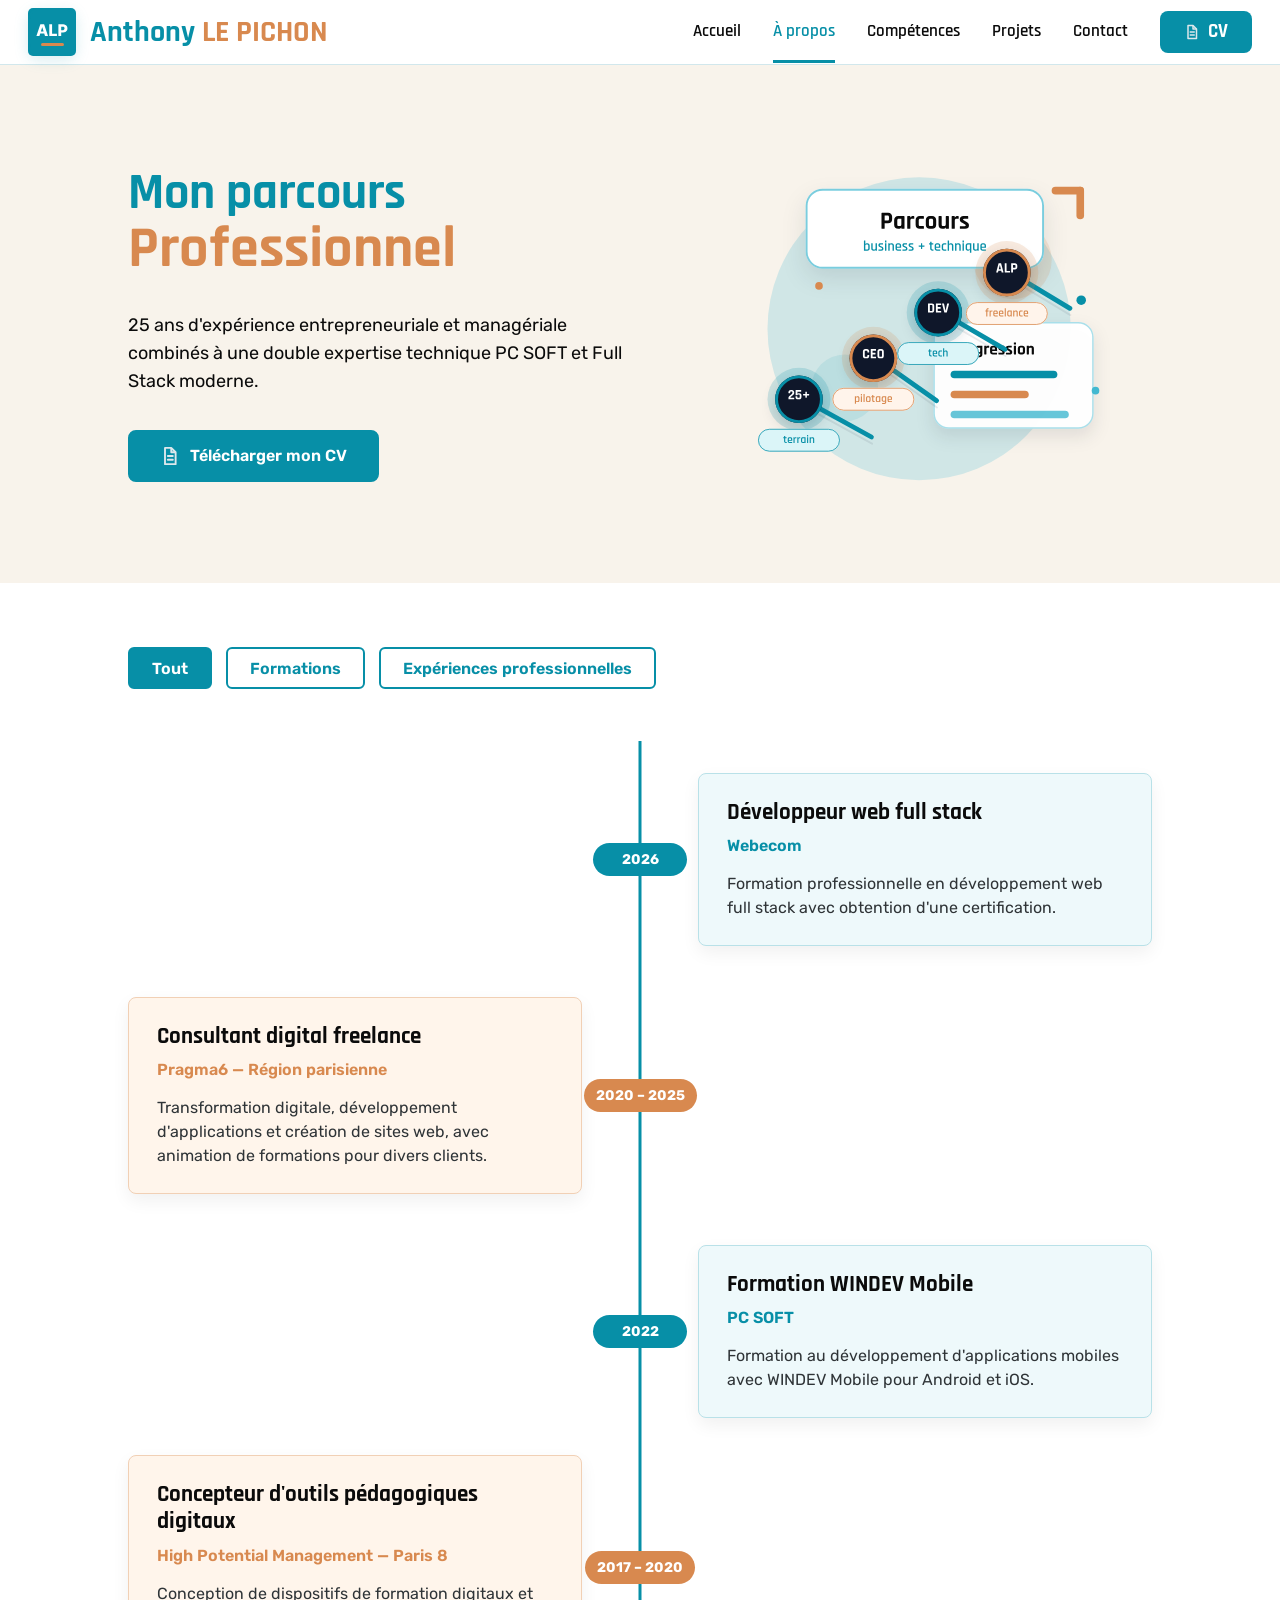
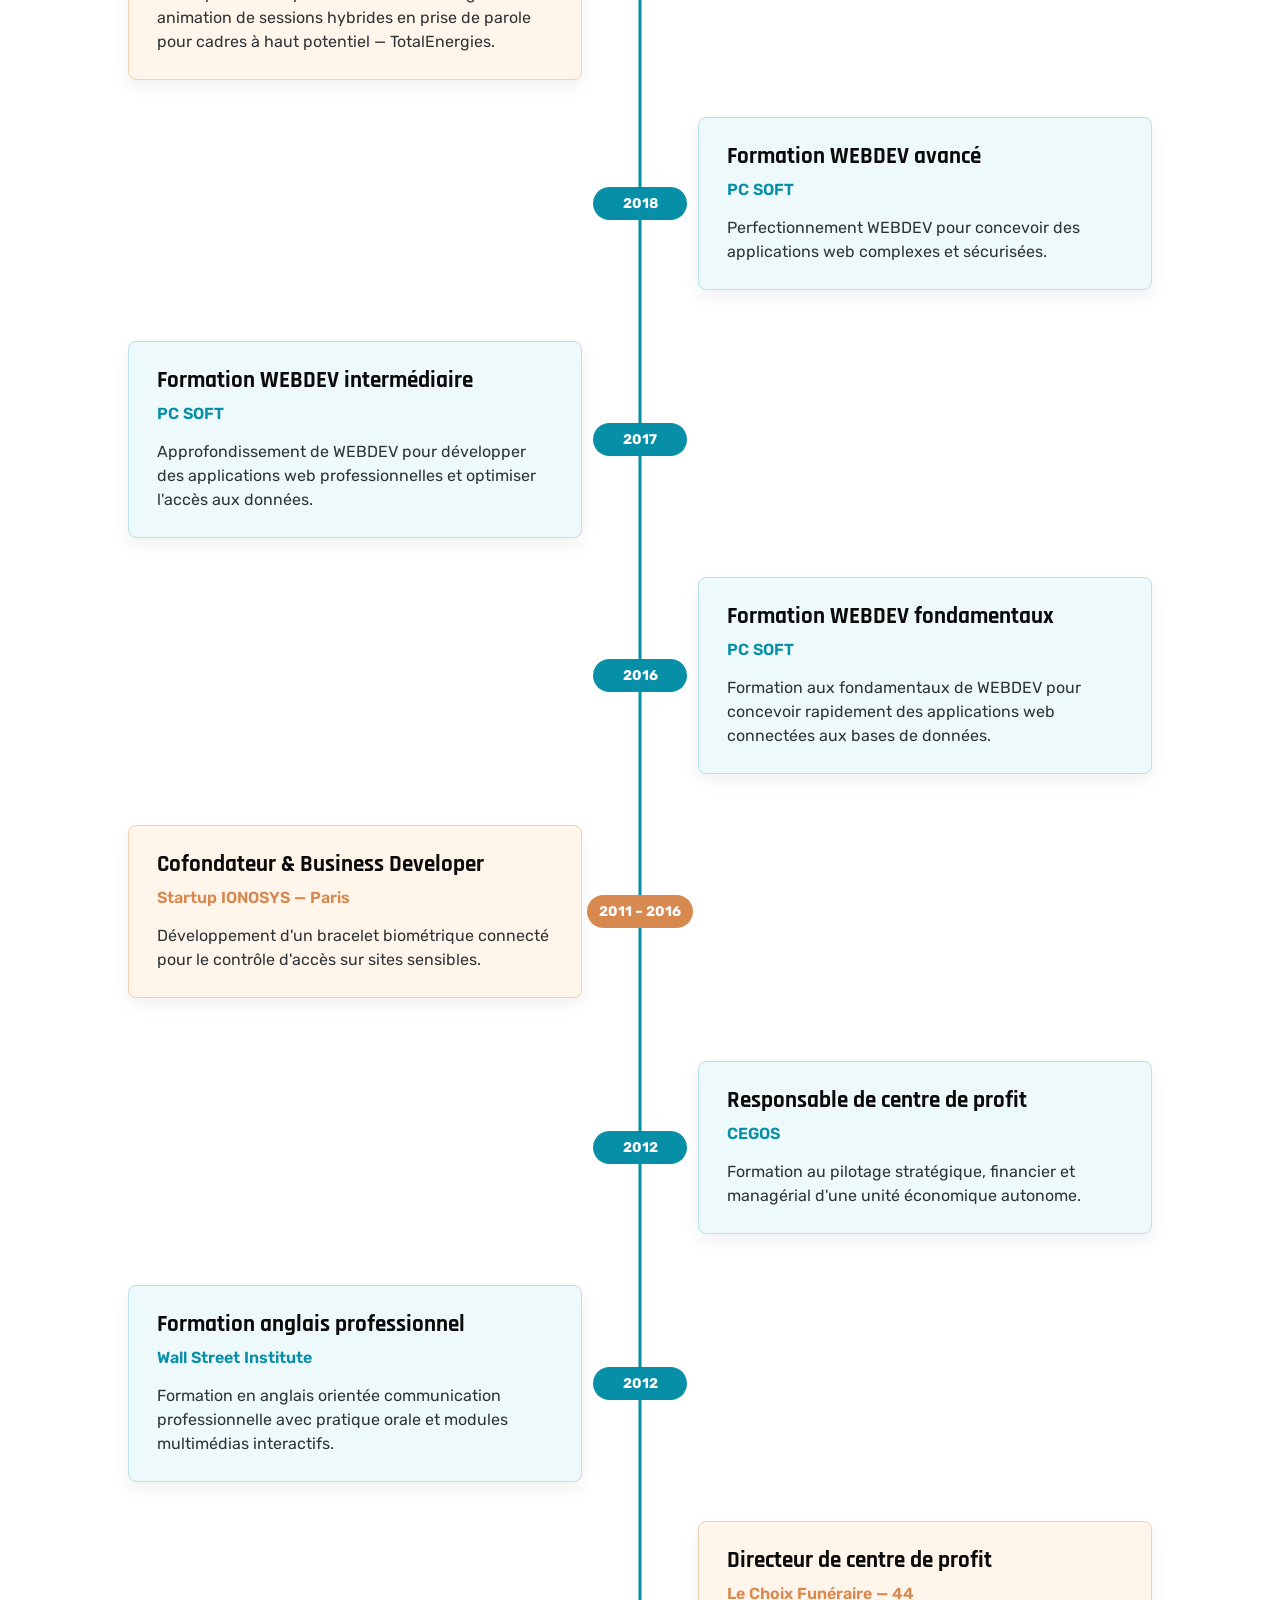
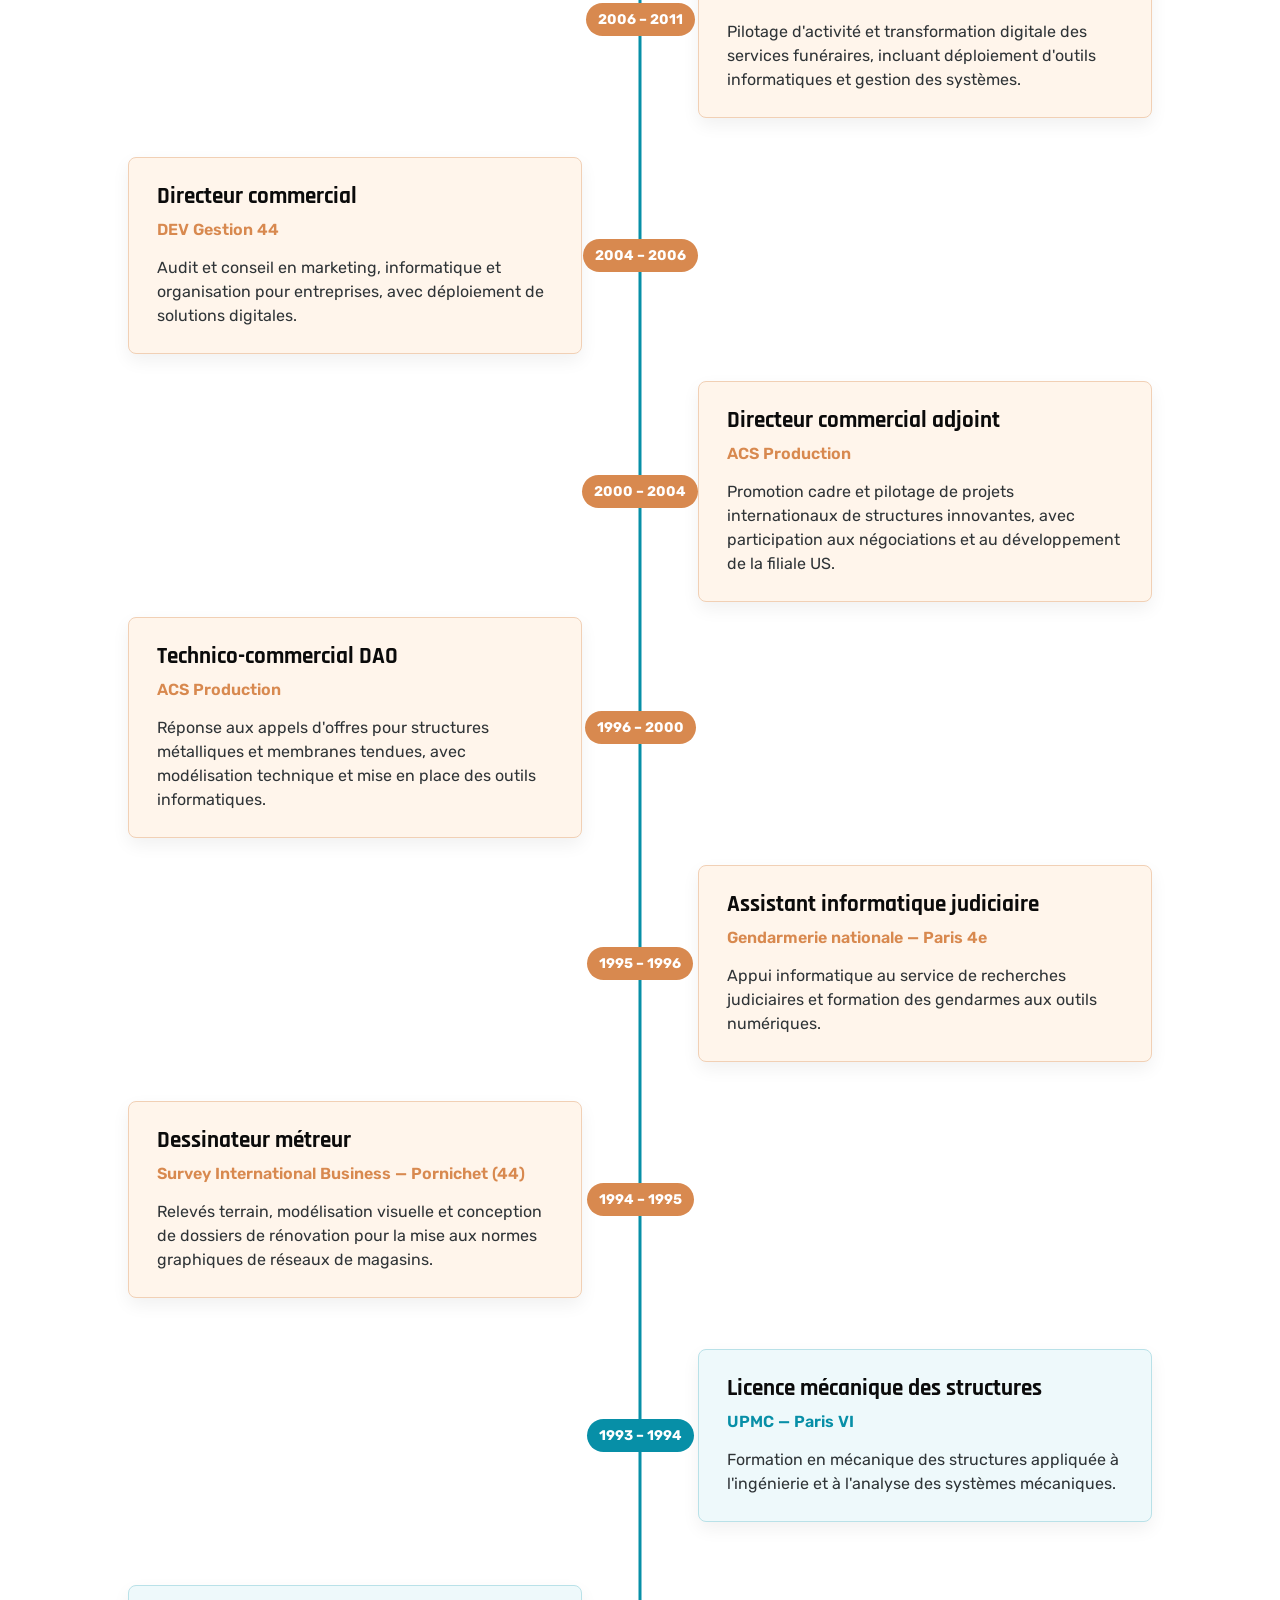
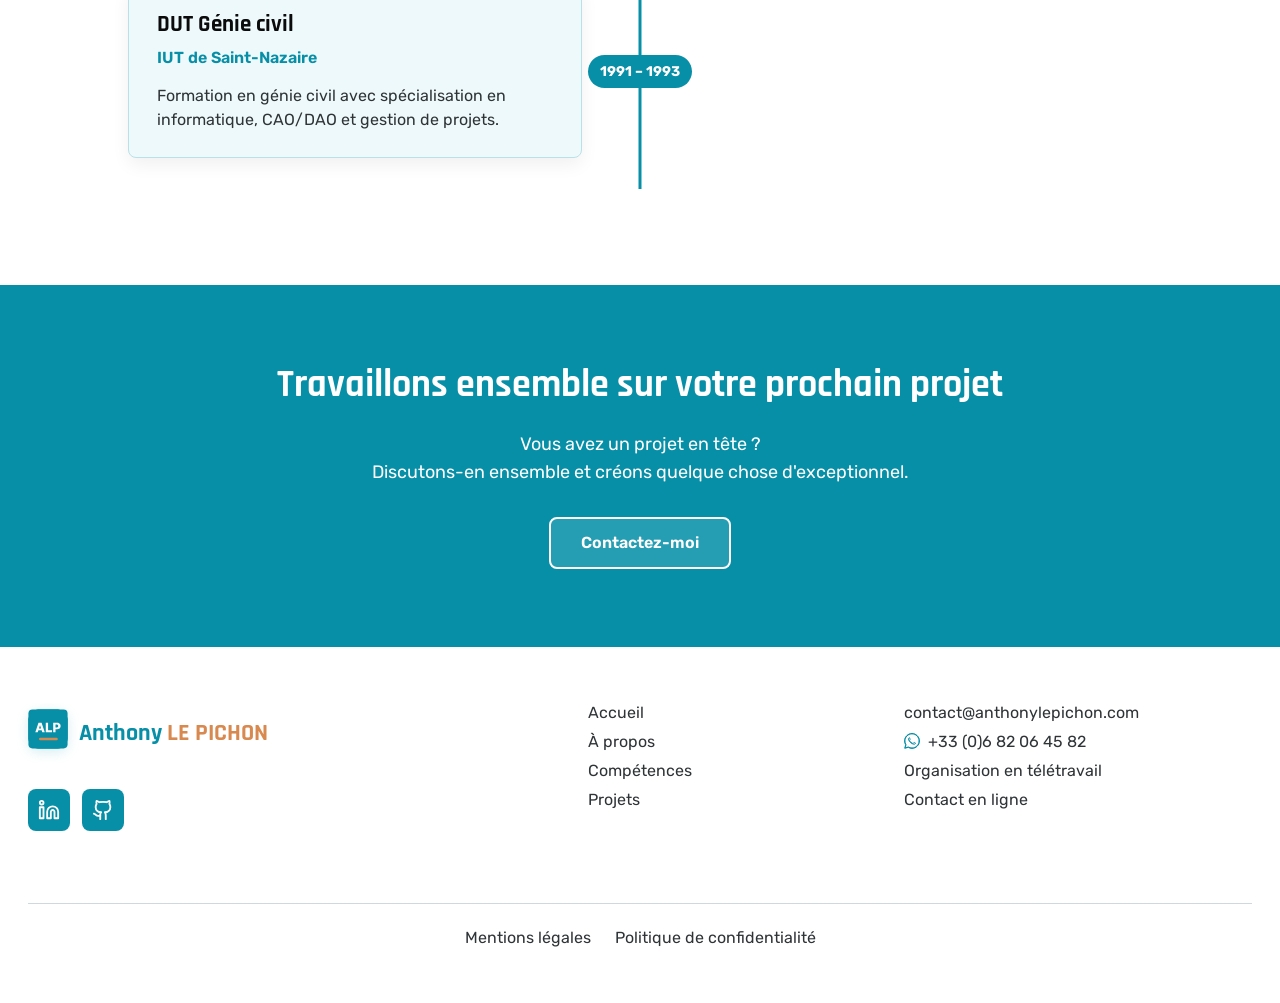
==== pages/a-propos.html @ 4d0a665c "Optimiser les performances et l’accessibilité du portfolio" ====
<!DOCTYPE html>
<html lang="fr">
<head>
    <meta charset="UTF-8">
    <meta name="viewport" content="width=device-width, initial-scale=1.0">
    <link rel="icon" href="../assets/images/favicon/favicon.ico" sizes="any">
    <link rel="icon" type="image/png" sizes="32x32" href="../assets/images/favicon/favicon-32x32.png">
    <link rel="icon" type="image/png" sizes="16x16" href="../assets/images/favicon/favicon-16x16.png">
    <link rel="apple-touch-icon" sizes="180x180" href="../assets/images/favicon/apple-touch-icon.png">
    <link rel="canonical" href="https://anthonylepichon.com/pages/a-propos.html">
    <link rel="stylesheet" href="../css/style.css">
    <meta name="description" content="Découvrez le parcours professionnel d'Anthony Le Pichon, développeur web full stack, entrepreneur et spécialiste des technologies PC SOFT.">
    <!-- Ces métadonnées créent un aperçu clair lorsque le lien est partagé. -->
    <meta property="og:type" content="website">
    <meta property="og:locale" content="fr_FR">
    <meta property="og:site_name" content="Anthony Le Pichon">
    <meta property="og:title" content="À propos | Anthony Le Pichon">
    <meta property="og:description" content="Découvrez le parcours professionnel d'Anthony Le Pichon, développeur web full stack et spécialiste des technologies PC SOFT.">
    <meta property="og:url" content="https://anthonylepichon.com/pages/a-propos.html">
    <meta property="og:image" content="https://anthonylepichon.com/assets/images/profile/portrait-anthony-le-pichon.png">
    <title>À propos | Anthony Le Pichon, développeur web full stack</title>
</head>

<body>
    <!-- Ce lien apparaît au clavier et permet d'éviter toute la navigation principale. -->
    <a class="skip-link" href="#main-content">Aller au contenu principal</a>

    <header class="site-header">
        <div class="site-header__inner">
            <a
                class="site-header__brand"
                href="../index.html"
                aria-label="Accueil du portfolio d'Anthony Le Pichon"
            >
                <img
                    class="site-header__logo"
                    src="../assets/images/logos/logo.svg"
                    alt=""
                >
                <span>Anthony <span class="site-header__surname">LE PICHON</span></span>
            </a>

            <!-- Ce bouton est visible uniquement sur tablette et mobile. -->
            <button
                class="site-header__menu-button"
                type="button"
                aria-label="Ouvrir le menu"
                aria-controls="site-navigation"
                aria-expanded="false"
            >
                <span class="site-header__menu-line"></span>
                <span class="site-header__menu-line"></span>
                <span class="site-header__menu-line"></span>
            </button>

            <nav id="site-navigation" class="site-navigation" aria-label="Navigation principale">
                <ul class="site-navigation__list">
                    <li><a class="site-navigation__link" href="../index.html">Accueil</a></li>
                    <li><a class="site-navigation__link" href="a-propos.html" aria-current="page">À propos</a></li>
                    <li><a class="site-navigation__link" href="competences.html">Compétences</a></li>
                    <li><a class="site-navigation__link" href="projets.html">Projets</a></li>
                    <li><a class="site-navigation__link" href="contact.html">Contact</a></li>
                    <li>
                        <a
                            class="site-navigation__cv"
                            href="../assets/documents/CV/CV-anthony-le-pichon.pdf"
                            target="_blank"
                            rel="noopener noreferrer"
                            aria-label="Consulter le CV d'Anthony Le Pichon au format PDF, nouvel onglet"
                        >
                            <img src="../assets/images/icons/document.svg" alt="">
                            <span>CV</span>
                        </a>
                    </li>
                </ul>
            </nav>
        </div>
    </header>
    <!-- Fin du header. -->

    <!-- Début du contenu principal : parcours professionnel, frise chronologique et contact. -->
    <main id="main-content" tabindex="-1">
        <!-- Section Hero : présente le parcours et propose le téléchargement du CV. -->
        <section class="about-hero" aria-labelledby="about-title">
            <div class="about-container about-hero__inner">
                <div class="about-hero__content">
                    <h1 id="about-title" class="about-hero__title">
                        <span>Mon parcours</span>
                        <span class="about-hero__title-accent">Professionnel</span>
                    </h1>
                    <p class="about-hero__description">
                        25 ans d'expérience entrepreneuriale et managériale combinés à une double
                        expertise technique PC SOFT et Full Stack moderne.
                    </p>
                    <a
                        class="button button--primary about-hero__cv"
                        href="../assets/documents/CV/CV-anthony-le-pichon.pdf"
                        download="cv-anthony-le-pichon.pdf"
                    >
                        <img src="../assets/images/icons/document.svg" alt="">
                        <span>Télécharger mon CV</span>
                    </a>
                </div>

                <!-- L'illustration complète le titre, mais n'ajoute aucune information au texte. -->
                <div class="about-hero__illustration" aria-hidden="true">
                    <img
                        class="about-hero__image"
                        src="../assets/images/illustrations/parcours.svg"
                        alt=""
                    >
                </div>
            </div>
        </section>
        <!-- Fin de la section Hero. -->

        <!-- Section Parcours : affiche la frise et les filtres par type d'expérience. -->
        <section class="about-timeline" aria-labelledby="timeline-title">
            <div class="about-container">
                <h2 id="timeline-title" class="visually-hidden">Parcours professionnel et formations</h2>

                <!-- Les filtres et les cartes de la frise sont créés depuis data/experiences.json. -->
                <div
                    id="timeline-filters"
                    class="timeline-filters"
                    role="group"
                    aria-label="Filtrer le parcours"
                ></div>

                <p id="timeline-status" class="visually-hidden" role="status" aria-live="polite">
                    Chargement du parcours…
                </p>

                <!-- JavaScript crée les entrées en conservant l'ordre chronologique défini dans le JSON. -->
                <ol id="timeline-list" class="timeline-list"></ol>

                <noscript>
                    <p class="timeline-status">
                        JavaScript doit être activé pour afficher le parcours professionnel et les formations.
                    </p>
                </noscript>
            </div>
        </section>
        <!-- Fin de la section Parcours. -->

        <!-- Section Contact : invite le visiteur à échanger sur un projet. -->
        <section class="home-contact" aria-labelledby="about-contact-title">
            <div class="home-container home-contact__inner">
                <h2 id="about-contact-title">Travaillons ensemble sur votre prochain projet</h2>
                <p>
                    Vous avez un projet en tête ?<br>
                    Discutons-en ensemble et créons quelque chose d'exceptionnel.
                </p>
                <a class="button button--light" href="contact.html">Contactez-moi</a>
            </div>
        </section>
        <!-- Fin de la section Contact. -->
    </main>
    <!-- Fin du contenu principal. -->

    <!-- Début du footer : liens utiles, réseaux professionnels et coordonnées. -->
    <footer class="site-footer">
        <div class="home-container site-footer__inner">
            <div class="site-footer__identity">
                <a
                    class="site-footer__brand"
                    href="../index.html"
                    aria-label="Accueil du portfolio d'Anthony Le Pichon"
                >
                    <img class="site-footer__logo" src="../assets/images/logos/logo.svg" alt="">
                    <span>Anthony <span class="site-footer__surname">LE PICHON</span></span>
                </a>

                <ul class="site-footer__socials" aria-label="Réseaux professionnels">
                    <li>
                        <a
                            href="https://www.linkedin.com/in/anthonylepichon/"
                            target="_blank"
                            rel="noopener noreferrer"
                            aria-label="Profil LinkedIn d'Anthony Le Pichon, nouvel onglet"
                        >
                            <img src="../assets/images/icons/linkedin.svg" alt="">
                        </a>
                    </li>
                    <li>
                        <a
                            href="https://github.com/anthonylepichon"
                            target="_blank"
                            rel="noopener noreferrer"
                            aria-label="Profil GitHub d'Anthony Le Pichon, nouvel onglet"
                        >
                            <img src="../assets/images/icons/github.svg" alt="">
                        </a>
                    </li>
                </ul>
            </div>

            <nav class="site-footer__navigation" aria-label="Navigation secondaire">
                <ul>
                    <li><a href="../index.html">Accueil</a></li>
                    <li><a href="a-propos.html" aria-current="page">À propos</a></li>
                    <li><a href="competences.html">Compétences</a></li>
                    <li><a href="projets.html">Projets</a></li>
                </ul>
            </nav>

            <nav class="site-footer__legal" aria-label="Informations légales">
                <ul>
                    <li><a href="mentions-legales.html">Mentions légales</a></li>
                    <li><a href="politique-confidentialite.html">Politique de confidentialité</a></li>
                </ul>
            </nav>

            <address class="site-footer__contact">
                <a href="mailto:contact@anthonylepichon.com">contact@anthonylepichon.com</a>
                <a
                    class="site-footer__contact-link"
                    href="https://wa.me/33682064582"
                    aria-label="+33 (0)6 82 06 45 82 : contacter Anthony Le Pichon sur WhatsApp"
                >
                    <img src="../assets/images/icons/whatsapp.svg" alt="">
                    <span>+33 (0)6 82 06 45 82</span>
                </a>
                <p>Organisation en télétravail</p>
                <a href="contact.html">Contact en ligne</a>
            </address>
        </div>
    </footer>
    <!-- Fin du footer. -->

    <!-- Le script est placé à la fin pour que le HTML soit chargé avant son exécution. -->
    <script src="../js/header.js"></script>
    <script src="../js/timeline.js"></script>
</body>
</html>
---- css/style.css ----
@font-face{font-family:"Inter";font-style:normal;font-weight:400;font-display:swap;src:url("../assets/fonts/inter/inter-latin.woff2") format("woff2")}@font-face{font-family:"Inter";font-style:normal;font-weight:500;font-display:swap;src:url("../assets/fonts/inter/inter-latin.woff2") format("woff2")}@font-face{font-family:"Inter";font-style:normal;font-weight:600;font-display:swap;src:url("../assets/fonts/inter/inter-latin.woff2") format("woff2")}@font-face{font-family:"Inter";font-style:normal;font-weight:700;font-display:swap;src:url("../assets/fonts/inter/inter-latin.woff2") format("woff2")}@font-face{font-family:"Rajdhani";font-style:normal;font-weight:400;font-display:swap;src:url("../assets/fonts/rajdhani/rajdhani-regular-400.woff2") format("woff2")}@font-face{font-family:"Rajdhani";font-style:normal;font-weight:500;font-display:swap;src:url("../assets/fonts/rajdhani/rajdhani-medium-500.woff2") format("woff2")}@font-face{font-family:"Rajdhani";font-style:normal;font-weight:600;font-display:swap;src:url("../assets/fonts/rajdhani/rajdhani-semibold-600.woff2") format("woff2")}@font-face{font-family:"Rajdhani";font-style:normal;font-weight:700;font-display:swap;src:url("../assets/fonts/rajdhani/rajdhani-bold-700.woff2") format("woff2")}@font-face{font-family:"Rubik";font-style:normal;font-weight:400;font-display:swap;src:url("../assets/fonts/rubik/rubik-latin.woff2") format("woff2")}@font-face{font-family:"Rubik";font-style:normal;font-weight:500;font-display:swap;src:url("../assets/fonts/rubik/rubik-latin.woff2") format("woff2")}@font-face{font-family:"Rubik";font-style:normal;font-weight:600;font-display:swap;src:url("../assets/fonts/rubik/rubik-latin.woff2") format("woff2")}@font-face{font-family:"Rubik";font-style:normal;font-weight:700;font-display:swap;src:url("../assets/fonts/rubik/rubik-latin.woff2") format("woff2")}*,*::before,*::after{box-sizing:border-box}html{scroll-behavior:smooth}@media(prefers-reduced-motion: reduce){html{scroll-behavior:auto}}body{margin:0;color:#2f3437;font-family:"Rubik",Arial,sans-serif}.visually-hidden{position:absolute;width:1px;height:1px;padding:0;margin:-1px;overflow:hidden;clip:rect(0, 0, 0, 0);white-space:nowrap;border:0}.skip-link{position:absolute;top:8px;left:24px;z-index:100;padding:12px 16px;color:#fff;font-weight:600;text-decoration:none;background-color:#0b0b0b;border-radius:4px;transform:translateY(-150%)}.skip-link:focus{transform:translateY(0);outline:3px solid #0b0b0b;outline-offset:3px}.site-header{position:sticky;top:0;z-index:20;background-color:#fff;border-bottom:1px solid #d1e7ec}.site-header__inner{display:flex;align-items:center;width:calc(100% - 48px);max-width:1224px;min-height:64px;margin:0 auto}.site-header__brand{display:flex;align-items:center;height:64px;color:#078fa7;font-family:"Rajdhani",Arial,sans-serif;font-size:30px;font-weight:700;line-height:45px;letter-spacing:0;text-decoration:none;white-space:nowrap}.site-header__logo{display:block;width:76px;height:74px;margin-left:-14px;transform:translateY(5px)}.site-header__surname{color:#d8894f}.site-header__menu-button{display:none;width:40px;height:40px;padding:10px;margin-left:auto;background-color:rgba(0,0,0,0);border:0;cursor:pointer}.site-header__menu-line{display:block;width:20px;height:3px;margin:3px 0;background-color:#078fa7;border-radius:2px;transition:transform .2s ease,opacity .2s ease}.site-header__menu-button.is-open .site-header__menu-line:first-of-type{transform:translateY(6px) rotate(45deg)}.site-header__menu-button.is-open .site-header__menu-line:nth-of-type(2){opacity:0}.site-header__menu-button.is-open .site-header__menu-line:last-of-type{transform:translateY(-6px) rotate(-45deg)}.site-navigation{margin-left:auto}.site-navigation__list{display:flex;align-items:center;gap:32px;padding:0;margin:0;list-style:none}.site-navigation__link{display:block;padding:19px 0 17px;color:#0b0b0b;font-family:"Rajdhani",Arial,sans-serif;font-size:17px;font-weight:600;line-height:1.4;text-decoration:none;border-bottom:3px solid rgba(0,0,0,0)}.site-navigation__link:hover,.site-navigation__link:focus-visible,.site-navigation__link[aria-current=page]{color:#078fa7;border-bottom-color:#078fa7}.site-navigation__cv{display:inline-flex;align-items:center;justify-content:center;gap:8px;min-width:92px;min-height:42px;padding:8px 18px;color:#fff;font-family:"Rajdhani",Arial,sans-serif;font-size:19px;font-weight:700;line-height:1.2;text-decoration:none;background-color:#078fa7;border-radius:8px}.site-navigation__cv img{display:block;width:16px;height:16px}.site-navigation__cv:hover,.site-navigation__cv:focus-visible{background-color:#0b0b0b}.site-header__brand:focus-visible,.site-header__menu-button:focus-visible,.site-navigation__link:focus-visible,.site-navigation__cv:focus-visible{outline:3px solid #078fa7;outline-offset:3px}@media screen and (max-width: 1023px){.site-header__inner{width:100%;min-height:72px;padding:0 40px}.site-header__brand{font-size:20px;line-height:30px}.site-header__logo{width:54px;height:53px;margin-left:-10px;transform:translateY(4px)}.site-header__menu-button{display:block}.site-navigation{position:absolute;top:100%;right:0;left:0;display:none;margin-left:0;background-color:#fff;border-top:1px solid #d1e7ec;border-bottom:1px solid #d1e7ec;box-shadow:0 8px 18px rgba(11,11,11,.08)}.site-navigation.is-open{display:block}.site-navigation__list{display:block;padding:12px 40px 20px}.site-navigation__link{padding:12px 0;font-size:18px;border-bottom:0}.site-navigation__link:hover,.site-navigation__link:focus-visible,.site-navigation__link[aria-current=page]{border-bottom-color:rgba(0,0,0,0)}.site-navigation__cv{width:100%;margin-top:12px}}@media screen and (max-width: 480px){.site-header__inner{min-height:64px;padding:0 24px}.site-header__brand{font-size:18px;line-height:27px}.site-navigation__list{padding-right:24px;padding-left:24px}}@media(prefers-reduced-motion: reduce){.site-header__menu-line{transition:none}}.home-container{width:calc(100% - 48px);max-width:1224px;margin:0 auto}.text-accent{color:#a95016}.section-title{margin:0 0 32px;color:#078fa7;font-family:"Rajdhani",Arial,sans-serif;font-size:40px;font-weight:700;line-height:1.12}.section-title span{display:block}.section-title--inline span{display:inline}.home-section{padding:80px 0}.button{display:inline-flex;align-items:center;justify-content:center;min-height:52px;padding:12px 30px;color:#078fa7;font-weight:600;text-align:center;text-decoration:none;border:2px solid #078fa7;border-radius:8px}.button--primary{color:#fff;background-color:#078fa7}.button--secondary{background-color:#fff}.button--light{color:#fff;background-color:rgba(255,255,255,.12);border-color:#fff}.button:hover,.button:focus-visible{color:#fff;background-color:#0b0b0b;border-color:#0b0b0b}.button:focus-visible{outline:3px solid #0b0b0b;outline-offset:3px}.home-hero{padding:82px 0;background-color:#f8f3eb}.home-hero__inner{display:grid;grid-template-columns:minmax(0, 1fr) 480px;gap:96px;align-items:center;max-width:1024px}.home-hero__title{margin:0 0 42px;color:#078fa7;font-family:"Rajdhani",Arial,sans-serif;font-size:58px;font-weight:700;line-height:1}.home-hero__title span{display:block}.home-hero__description{max-width:590px;margin:0 0 42px;color:#0b0b0b;font-size:19px;line-height:1.55}.home-hero__actions{display:flex;flex-wrap:wrap;gap:16px}.home-hero__portrait{display:flex;justify-content:center}.home-hero__portrait-image{display:block;width:430px;max-width:100%;aspect-ratio:398/441}.home-vision__inner{display:grid;grid-template-columns:430px minmax(0, 1fr);gap:92px;align-items:center;max-width:1024px}.home-vision__illustration{display:flex;justify-content:center}.home-vision__image{display:block;width:420px;max-width:100%}.benefit-list,.choice-list{padding:0;margin:0;list-style:none}.benefit-list{display:grid;gap:28px}.benefit-list__item{display:grid;grid-template-columns:22px minmax(0, 1fr);gap:14px;align-items:start}.benefit-list__check{display:block;width:20px;height:20px;padding:3px;margin-top:4px;border:2px solid #078fa7;border-radius:50%}.benefit-list h3,.choice-list h3,.project-card h3{margin:0;color:#0b0b0b;font-family:"Rajdhani",Arial,sans-serif;font-weight:700}.benefit-list h3{font-size:23px}.benefit-list p,.choice-list p{margin:6px 0 0;line-height:1.5}.home-projects{background-color:#f8f3eb}.project-grid{display:grid;grid-template-columns:repeat(3, minmax(0, 1fr));gap:32px}.project-grid__status{grid-column:1/-1;margin:0;text-align:center}.project-card{overflow:hidden;background-color:#fff;border:1px solid #cbe5ea;border-radius:8px;box-shadow:0 8px 20px rgba(11,11,11,.05)}.project-card__image{display:block;width:100%;height:220px;padding:18px;object-fit:contain;background-color:#eef9fb;border-bottom:1px solid #cbe5ea}.project-card__content{padding:24px}.project-card h3{min-height:58px;font-size:24px;line-height:1.2}.project-card__category{display:inline-block;padding:5px 12px;margin:18px 0;color:#078fa7;font-size:13px;font-weight:700;text-transform:uppercase;border:1px solid #078fa7;border-radius:20px}.project-card__description{margin:0;line-height:1.5}.home-projects__action{margin-top:48px;text-align:center}.home-choice__inner{display:grid;grid-template-columns:minmax(0, 1fr) 360px;gap:80px;align-items:center;max-width:1024px}.home-choice__introduction{max-width:700px;margin:0 0 36px;font-size:18px;line-height:1.55}.choice-list{display:grid;gap:26px}.choice-list__item{display:grid;grid-template-columns:50px minmax(0, 1fr);gap:18px;align-items:start}.choice-list__icon{display:block;width:48px;height:48px;padding:12px;background-color:#078fa7;border-radius:10px}.choice-list h3{font-size:23px}.home-choice__illustration{display:flex;justify-content:center}.home-choice__image{display:block;width:330px;max-width:100%}.home-contact{padding:78px 0;color:#fff;text-align:center;background-color:#078fa7}.home-contact__inner{max-width:850px}.home-contact h2{margin:0 0 22px;font-family:"Rajdhani",Arial,sans-serif;font-size:38px;line-height:1.2}.home-contact p{margin:0 0 30px;font-size:18px;line-height:1.55}.site-footer{padding:56px 0;background-color:#fff}.site-footer__inner{display:grid;grid-template-columns:1.4fr .7fr 1fr;gap:72px;align-items:start}.site-footer__brand{display:inline-flex;align-items:center;color:#078fa7;font-family:"Rajdhani",Arial,sans-serif;font-size:24px;font-weight:700;line-height:32px;letter-spacing:0;text-decoration:none}.site-footer__logo{display:block;width:62px;margin-left:-11px}.site-footer__surname{color:#d8894f}.site-footer__socials,.site-footer__navigation ul,.site-footer__legal ul{padding:0;margin:0;list-style:none}.site-footer__socials{display:flex;gap:12px;margin-top:22px}.site-footer__socials a{display:flex;align-items:center;justify-content:center;width:42px;height:42px;background-color:#078fa7;border-radius:8px}.site-footer__socials img{display:block;width:22px;height:22px}.site-footer__navigation li+li{margin-top:10px}.site-footer__legal{grid-column:1/-1}.site-footer__legal ul{display:flex;flex-wrap:wrap;justify-content:center;gap:10px 24px;padding-top:24px;border-top:1px solid #cfd8dc}.site-footer__navigation a,.site-footer__contact a,.site-footer__legal a{color:#2f3437;text-decoration:none}.site-footer__navigation a:hover,.site-footer__navigation a:focus-visible,.site-footer__contact a:hover,.site-footer__contact a:focus-visible,.site-footer__legal a:hover,.site-footer__legal a:focus-visible{color:#078fa7;text-decoration:underline}.site-footer__contact{display:grid;grid-column:3;grid-row:1;gap:10px;font-style:normal}.site-footer__contact-link{display:flex;align-items:center;gap:8px}.site-footer__contact-link img{display:block;width:16px;height:16px;flex-shrink:0}.site-footer__contact p{margin:0}.site-footer a:focus-visible{outline:3px solid #078fa7;outline-offset:3px}@media screen and (max-width: 1023px){.home-container{width:calc(100% - 80px)}.home-section{padding:68px 0}.home-hero{padding:72px 0}.home-hero__inner{grid-template-columns:minmax(0, 1fr) 288px;gap:48px}.home-hero__title{margin-bottom:24px;font-size:42px}.home-hero__description{margin-bottom:24px;font-size:16px}.home-hero__portrait-image{width:288px}.section-title{font-size:30px}.home-vision__inner{grid-template-columns:250px minmax(0, 1fr);gap:54px}.home-vision__image{width:250px}.benefit-list h3,.choice-list h3{font-size:20px}.project-grid{grid-template-columns:repeat(2, minmax(0, 1fr));gap:28px}.home-choice__inner{grid-template-columns:minmax(0, 1fr) 260px;gap:50px}.choice-list__item{display:block}.choice-list__icon{display:none}.site-footer__inner{grid-template-columns:1.2fr .7fr 1.2fr;gap:40px}.site-footer__brand{font-size:20px;line-height:27px}}@media screen and (max-width: 600px){.home-container{width:calc(100% - 48px)}.home-section{padding:58px 0}.home-hero{padding:46px 0 40px}.home-hero__inner,.home-vision__inner,.home-choice__inner{grid-template-columns:1fr}.home-hero__inner{gap:46px}.home-hero__title{margin-bottom:24px;font-size:36px}.home-hero__description{font-size:16px}.home-hero__actions{flex-wrap:nowrap}.button{min-height:48px;padding:10px 22px}.home-hero__portrait-image{width:260px}.section-title{margin-bottom:28px;font-size:31px}.home-vision__inner{gap:44px}.home-vision__image{width:250px}.benefit-list{gap:26px}.benefit-list h3,.choice-list h3{font-size:20px}.project-grid{grid-template-columns:1fr;gap:28px}.project-card__image{height:210px}.project-card h3{min-height:0;font-size:22px}.home-choice__inner{gap:48px}.home-choice__introduction{font-size:16px}.home-choice__image{width:270px}.home-contact{padding:58px 0}.home-contact h2{font-size:29px}.home-contact p{font-size:16px}.site-footer{padding:42px 0}.site-footer__inner{grid-template-columns:minmax(0, 1fr) minmax(0, 1.4fr);gap:36px 24px}.site-footer__identity{grid-column:1/-1}.site-footer__contact{grid-column:2;grid-row:2}.site-footer__legal ul{display:grid;gap:10px;justify-items:center}.site-footer__brand{font-size:18px;line-height:24px}.site-footer__contact a{overflow-wrap:anywhere}}.about-container{width:calc(100% - 48px);max-width:1024px;margin:0 auto}.about-hero{padding:78px 0;background-color:#f8f3eb}.about-hero__inner{display:grid;grid-template-columns:minmax(0, 1fr) 420px;gap:92px;align-items:center}.about-hero__title{margin:0 0 32px;color:#078fa7;font-family:"Rajdhani",Arial,sans-serif;font-size:50px;font-weight:700;line-height:1.05}.about-hero__title span{display:block}.about-hero__title-accent{color:#d8894f;font-size:58px}.about-hero__description{max-width:530px;margin:0 0 34px;color:#0b0b0b;font-size:18px;line-height:1.55}.about-hero__cv{gap:10px}.about-hero__cv img{display:block;width:20px;height:20px}.about-hero__illustration{display:flex;justify-content:center}.about-hero__image{display:block;width:410px;max-width:100%}.about-timeline{padding:64px 0 96px}.timeline-filters{display:flex;flex-wrap:wrap;gap:14px;margin-bottom:52px}.timeline-filters__button{min-height:42px;padding:9px 22px;color:#078fa7;font:inherit;font-weight:600;cursor:pointer;background-color:#fff;border:2px solid #078fa7;border-radius:6px}.timeline-filters__button:hover,.timeline-filters__button.is-active{color:#fff;background-color:#078fa7}.timeline-filters__button:focus-visible{outline:3px solid #0b0b0b;outline-offset:3px}.timeline-status{margin:0 0 28px;color:#0b0b0b;text-align:center}.timeline-list{position:relative;padding:0;margin:0;list-style:none}.timeline-list::before{position:absolute;top:0;bottom:0;left:50%;width:3px;content:"";background-color:#078fa7;transform:translateX(-50%)}.timeline-entry{position:relative;display:grid;grid-template-columns:minmax(0, 1fr) 116px minmax(0, 1fr);align-items:center;min-height:236px}.timeline-entry[hidden]{display:none}.timeline-entry::before{position:absolute;z-index:2;top:50%;left:50%;width:16px;height:16px;content:"";background-color:#fff;border:4px solid #078fa7;border-radius:50%;transform:translate(-50%, -50%)}.timeline-entry__date{z-index:3;grid-column:2;justify-self:center;min-width:94px;padding:8px 12px;color:#fff;font-size:14px;font-weight:700;text-align:center;border-radius:20px}.timeline-entry--training .timeline-entry__date{background-color:#078fa7}.timeline-entry--experience .timeline-entry__date{background-color:#d8894f}.timeline-card{padding:25px 28px;border:1px solid;border-radius:8px;box-shadow:0 7px 18px rgba(11,11,11,.06)}.timeline-entry--left .timeline-card{grid-column:1;grid-row:1}.timeline-entry--right .timeline-card{grid-column:3;grid-row:1}.timeline-entry--training .timeline-card{background-color:#eef9fb;border-color:#b9e1e8}.timeline-entry--experience .timeline-card{background-color:#fff5eb;border-color:#f1d0b5}.timeline-card h3{margin:0 0 8px;color:#0b0b0b;font-family:"Rajdhani",Arial,sans-serif;font-size:23px;line-height:1.2}.timeline-card p{margin:0;line-height:1.5}.timeline-card__organization{margin-bottom:14px !important;color:#078fa7;font-weight:600}.timeline-entry--experience .timeline-card__organization{color:#d8894f}@media screen and (max-width: 1023px){.about-container{width:calc(100% - 80px)}.about-hero{padding:66px 0}.about-hero__inner{grid-template-columns:minmax(0, 1fr) 280px;gap:48px}.about-hero__title{margin-bottom:24px;font-size:40px}.about-hero__title-accent{font-size:46px}.about-hero__description{margin-bottom:26px;font-size:16px}.about-hero__image{width:280px}.about-timeline{padding:58px 0 80px}.timeline-filters{display:none}.timeline-entry{grid-template-columns:minmax(0, 1fr) 84px minmax(0, 1fr);min-height:250px}.timeline-entry__date{min-width:80px;padding:7px 8px;font-size:12px}.timeline-card{padding:20px}.timeline-card h3{font-size:20px}.timeline-card p{font-size:14px}}@media screen and (max-width: 600px){.about-container{width:calc(100% - 48px)}.about-hero{padding:44px 0 38px}.about-hero__inner{grid-template-columns:1fr;gap:40px}.about-hero__title{font-size:36px}.about-hero__title-accent{font-size:41px}.about-hero__description{font-size:16px}.about-hero__cv{width:100%}.about-hero__image{width:255px}.about-timeline{padding:50px 0 66px}.timeline-list{padding-left:24px}.timeline-list::before{left:6px;transform:none}.timeline-entry{display:block;min-height:0;margin-bottom:28px}.timeline-entry::before{top:18px;left:-18px;transform:translate(-50%, -50%)}.timeline-entry__date{position:relative;display:inline-block;min-width:94px;margin:0 0 -12px 16px;font-size:13px}.timeline-card{padding:28px 18px 20px}.timeline-card h3{font-size:20px}.timeline-card p{font-size:14px}}.skills-container{width:calc(100% - 48px);max-width:1224px;margin:0 auto}.skills-hero{padding:78px 0;background-color:#f8f3eb}.skills-hero__inner{display:grid;grid-template-columns:minmax(0, 1fr) 420px;gap:92px;align-items:center;max-width:1024px}.skills-hero__title{margin:0 0 32px;color:#078fa7;font-family:"Rajdhani",Arial,sans-serif;font-size:50px;font-weight:700;line-height:1.05}.skills-hero__title span{display:block}.skills-hero__title-accent{color:#a95016;font-size:58px}.skills-hero__description{max-width:560px;margin:0;color:#0b0b0b;font-size:18px;line-height:1.55}.skills-hero__illustration{display:flex;justify-content:center}.skills-hero__image{display:block;width:400px;max-width:100%}.skills-status{width:calc(100% - 48px);max-width:900px;padding:56px 0;margin:0 auto;text-align:center}.skills-status:empty{display:none}.skills-category{padding:54px 0 58px;background-color:#fff}.skills-category:nth-child(even){background-color:#f8f3eb}.skills-category__title{margin:0 0 42px;color:#078fa7;font-family:"Rajdhani",Arial,sans-serif;font-size:34px;font-weight:700;line-height:1.2;text-align:center}.skills-category__title-accent{color:#a95016}.skills-grid{display:grid;grid-template-columns:repeat(4, minmax(0, 1fr));gap:26px 28px;padding:0;margin:0;list-style:none}.skill-card{position:relative;display:grid;grid-template-columns:58px minmax(0, 1fr) 54px;gap:14px;align-items:center;min-height:88px;padding:12px 14px;background-color:#fff;border:1px solid #d5e7eb;border-radius:8px;box-shadow:0 7px 16px rgba(11,11,11,.07)}.skill-card__highlight{position:absolute;top:-10px;left:-10px;display:flex;align-items:center;justify-content:center;width:24px;height:24px;color:#0b0b0b;font-size:17px;line-height:1;background-color:#f6c900;border:1px solid #d6aa00;border-radius:50%}.skill-card__icon-background{display:flex;align-items:center;justify-content:center;width:58px;height:58px;background-color:#eef5f7;border-radius:8px}.skill-card__icon{display:block;width:40px;height:40px;object-fit:contain}.skill-card__name{margin:0;color:#0b0b0b;font-family:"Rajdhani",Arial,sans-serif;font-size:17px;font-weight:700;line-height:1.2;text-transform:uppercase}.skill-card__level{position:relative;display:flex;align-items:center;justify-content:center;width:52px;height:52px;color:#075f70;font-size:12px;font-weight:700;background:conic-gradient(#16b995 0deg, #e8f4f7 0deg);border-radius:50%}.skill-card__level::before{position:absolute;width:42px;height:42px;content:"";background-color:#fff;border-radius:50%}.skill-card__level-value{position:relative;z-index:1}.skill-card__level--0{background:conic-gradient(#e8f4f7 0deg 360deg)}.skill-card__level--50{background:conic-gradient(#16b995 0deg 180deg, #e8f4f7 180deg 360deg)}.skill-card__level--55{background:conic-gradient(#16b995 0deg 198deg, #e8f4f7 198deg 360deg)}.skill-card__level--65{background:conic-gradient(#16b995 0deg 234deg, #e8f4f7 234deg 360deg)}.skill-card__level--70{background:conic-gradient(#9b51e0 0deg 252deg, #e8f4f7 252deg 360deg)}.skill-card__level--75{background:conic-gradient(#9b51e0 0deg 270deg, #e8f4f7 270deg 360deg)}.skill-card__level--80{background:conic-gradient(#9b51e0 0deg 288deg, #e8f4f7 288deg 360deg)}.skill-card__level--unknown{color:#2f3437;background:conic-gradient(#e8f4f7 0deg 360deg)}@media screen and (max-width: 1023px){.skills-container{width:calc(100% - 80px)}.skills-hero{padding:66px 0}.skills-hero__inner{grid-template-columns:minmax(0, 1fr) 280px;gap:48px}.skills-hero__title{margin-bottom:24px;font-size:40px}.skills-hero__title-accent{font-size:46px}.skills-hero__description{font-size:16px}.skills-hero__image{width:280px}.skills-category{padding:46px 0 50px}.skills-category__title{margin-bottom:34px;font-size:29px}.skills-grid{grid-template-columns:repeat(2, minmax(0, 1fr));gap:24px}}@media screen and (max-width: 600px){.skills-container{width:calc(100% - 48px)}.skills-hero{padding:44px 0 38px}.skills-hero__inner{grid-template-columns:1fr;gap:36px}.skills-hero__title{font-size:36px}.skills-hero__title-accent{font-size:41px}.skills-hero__description{font-size:16px}.skills-hero__image{width:245px}.skills-category{padding:38px 0 42px}.skills-category__title{margin-bottom:30px;font-size:24px}.skills-grid{grid-template-columns:1fr;gap:20px}.skill-card{grid-template-columns:54px minmax(0, 1fr) 50px;min-height:80px;padding:11px 12px}.skill-card__icon-background{width:54px;height:54px}.skill-card__icon{width:38px;height:38px}.skill-card__level{width:48px;height:48px;font-size:11px}.skill-card__level::before{width:38px;height:38px}}.contact-container{width:calc(100% - 48px);max-width:1224px;margin:0 auto}.contact-hero{padding:78px 0;background-color:#f8f3eb}.contact-hero__inner{display:grid;grid-template-columns:minmax(0, 1fr) 400px;gap:92px;align-items:center;max-width:1024px}.contact-hero__title{margin:0 0 32px;color:#078fa7;font-family:"Rajdhani",Arial,sans-serif;font-size:50px;font-weight:700;line-height:1.05}.contact-hero__title span{display:block}.contact-hero__title-accent{color:#d8894f;font-size:58px}.contact-hero__description{max-width:590px;margin:0;color:#0b0b0b;font-size:18px;line-height:1.55}.contact-hero__illustration{display:flex;justify-content:center}.contact-hero__image{display:block;width:370px;max-width:100%}.contact-content{padding:86px 0 96px}.contact-content__layout{display:grid;grid-template-columns:minmax(0, 2.15fr) minmax(280px, 1fr);gap:54px;align-items:start}.contact-form,.contact-card{background-color:#fff;border:1px solid #cbe5ea;border-radius:8px;box-shadow:0 8px 18px rgba(11,11,11,.06)}.contact-form{padding:34px 32px 38px}.contact-form__title{margin:0 0 8px;color:#078fa7;font-family:"Rajdhani",Arial,sans-serif;font-size:38px;font-weight:700;line-height:1.15}.contact-form__title span{color:#d8894f}.contact-form__required{margin:0 0 26px;color:#2f3437;font-size:13px}.contact-form__fields{display:grid;grid-template-columns:repeat(2, minmax(0, 1fr));gap:22px 24px}.contact-field{display:flex;flex-direction:column;gap:8px}.contact-field--full{grid-column:1/-1}.contact-field label{color:#0b0b0b;font-weight:600}.contact-field__optional{display:block;margin-top:5px;color:#2f3437;font-size:13px;font-weight:400}.contact-field input,.contact-field select,.contact-field textarea{width:100%;color:#0b0b0b;font:inherit;background-color:#fff;border:1px solid #cbe5ea;border-radius:7px}.contact-field input,.contact-field select{min-height:52px;padding:11px 14px}.contact-field select{cursor:pointer}.contact-field textarea{min-height:178px;padding:15px 14px;resize:vertical}.contact-field input::placeholder,.contact-field textarea::placeholder{color:#777f83;opacity:1}.contact-field input:focus-visible,.contact-field select:focus-visible,.contact-field textarea:focus-visible{outline:3px solid #078fa7;outline-offset:2px;border-color:#078fa7}.contact-form__privacy{margin:-6px 0 0;color:#2f3437;font-size:13px;line-height:1.45}.contact-form__privacy a{color:#078fa7}.contact-form__privacy a:focus-visible{outline:3px solid #078fa7;outline-offset:3px}.contact-form__submit{min-height:54px;padding:12px 24px;color:#fff;font:inherit;font-weight:700;cursor:pointer;background-color:#078fa7;border:2px solid #078fa7;border-radius:7px;box-shadow:0 6px 12px rgba(7,143,167,.18)}.contact-form__submit:hover,.contact-form__submit:focus-visible{color:#fff;background-color:#0b0b0b;border-color:#0b0b0b}.contact-form__submit:focus-visible{outline:3px solid #0b0b0b;outline-offset:3px}.contact-sidebar{display:grid;gap:24px}.contact-card{padding:30px 28px}.contact-card h2{margin:0 0 25px;color:#0b0b0b;font-family:"Rajdhani",Arial,sans-serif;font-size:25px;font-weight:700;line-height:1.15}.contact-information,.contact-benefits{padding:0;margin:0;list-style:none}.contact-information{display:grid;gap:20px}.contact-information li{display:grid;grid-template-columns:48px minmax(0, 1fr);gap:14px;align-items:center}.contact-information li>span:last-child{display:grid;gap:4px}.contact-information__icon{display:flex;align-items:center;justify-content:center;width:48px;height:48px;background-color:#078fa7;border-radius:8px}.contact-information__icon img{display:block;width:22px;height:22px}.contact-information strong{font-size:14px}.contact-information a{color:#2f3437;overflow-wrap:anywhere;text-decoration:none}.contact-information a:hover,.contact-information a:focus-visible{color:#078fa7;text-decoration:underline}.contact-card__link{display:flex;align-items:center;justify-content:center;min-height:48px;margin-top:26px;color:#078fa7;font-weight:700;text-decoration:none;border:2px solid #078fa7;border-radius:7px}.contact-card__link--primary{gap:8px;color:#fff;background-color:#078fa7}.contact-card__whatsapp-icon{display:block;width:18px;height:18px;filter:brightness(0) invert(1)}.contact-card__link:hover,.contact-card__link:focus-visible{color:#fff;background-color:#0b0b0b;border-color:#0b0b0b}.contact-card__link:focus-visible,.contact-information a:focus-visible{outline:3px solid #0b0b0b;outline-offset:3px}.contact-benefits{display:grid;gap:13px}.contact-benefits li{display:grid;grid-template-columns:18px minmax(0, 1fr);gap:8px;line-height:1.35}.contact-benefits li span{color:#078fa7;font-weight:700}.contact-location{padding:80px 0 96px;background-color:#f8f3eb}.contact-location__inner{text-align:center}.contact-location h2{margin:0 0 14px;color:#078fa7;font-family:"Rajdhani",Arial,sans-serif;font-size:38px;font-weight:700;line-height:1.1}.contact-location h2 span{color:#d8894f}.contact-location__profession{margin:0 0 48px;color:#0b0b0b;font-family:"Rajdhani",Arial,sans-serif;font-size:24px;font-weight:700}.contact-map{display:block;width:100%;height:480px;object-fit:cover;border:1px solid #cbe5ea;border-radius:8px;box-shadow:0 8px 20px rgba(11,11,11,.05)}@media screen and (max-width: 1023px){.contact-container{width:calc(100% - 80px)}.contact-hero{padding:62px 0}.contact-hero__inner{grid-template-columns:minmax(0, 1fr) 260px;gap:44px}.contact-hero__title{margin-bottom:24px;font-size:40px}.contact-hero__title-accent{font-size:46px}.contact-hero__description{font-size:16px}.contact-hero__image{width:260px}.contact-content{padding:50px 0 60px}.contact-content__layout{grid-template-columns:1fr;gap:32px}.contact-form{padding:28px 24px 34px}.contact-form__title{font-size:32px;text-align:center}.contact-form__submit{justify-self:center;min-width:190px}.contact-sidebar{grid-template-columns:repeat(2, minmax(0, 1fr));align-items:start}.contact-card{padding:24px 22px}.contact-information li{display:block}.contact-information__icon,.contact-card__link{display:none}.contact-card__link--primary{display:flex}.contact-location{padding:58px 0 68px}.contact-location h2{font-size:32px}.contact-location__profession{margin-bottom:34px;font-size:20px}.contact-map{height:265px}}@media screen and (max-width: 600px){.contact-container{width:calc(100% - 48px)}.contact-hero{padding:44px 0 40px}.contact-hero__inner{grid-template-columns:1fr;gap:34px}.contact-hero__title{margin-bottom:24px;font-size:35px}.contact-hero__title-accent{font-size:41px}.contact-hero__description{font-size:15px}.contact-hero__image{width:245px}.contact-content{padding:48px 0 58px}.contact-form{padding:24px 18px 28px}.contact-form__title{font-size:27px}.contact-form__fields{grid-template-columns:1fr;gap:20px}.contact-field--full{grid-column:auto}.contact-field input,.contact-field select{min-height:50px}.contact-field textarea{min-height:150px}.contact-form__submit{width:100%}.contact-sidebar{grid-template-columns:1fr;gap:28px}.contact-card{padding:24px 20px}.contact-card h2{font-size:23px}.contact-location{padding:50px 0 58px}.contact-location h2{font-size:28px}.contact-location__profession{margin-bottom:30px;font-size:17px}.contact-map{height:225px}}.projects-container{width:calc(100% - 48px);max-width:1224px;margin:0 auto}.projects-hero{padding:78px 0;background-color:#f8f3eb}.projects-hero__inner{display:grid;grid-template-columns:minmax(0, 1fr) 400px;gap:92px;align-items:center;max-width:1024px}.projects-hero__title{margin:0 0 32px;color:#078fa7;font-family:"Rajdhani",Arial,sans-serif;font-size:50px;font-weight:700;line-height:1.05}.projects-hero__title span{display:block}.projects-hero__title-accent{color:#d8894f;font-size:58px}.projects-hero__description{max-width:570px;margin:0;color:#0b0b0b;font-size:18px;line-height:1.55}.projects-hero__github{display:inline-flex;align-items:center;justify-content:center;gap:9px;min-height:46px;padding:10px 22px;margin-top:28px;color:#fff;font-size:16px;font-weight:600;text-decoration:none;background-color:#078fa7;border:2px solid #078fa7;border-radius:8px}.projects-hero__github-icon{display:block;width:20px;height:20px}.projects-hero__github:hover,.projects-hero__github:focus-visible{background-color:#0b0b0b;border-color:#0b0b0b}.projects-hero__github:focus-visible{outline:3px solid #078fa7;outline-offset:3px}.projects-hero__illustration{display:flex;justify-content:center}.projects-hero__image{display:block;width:370px;max-width:100%}.projects-listing{padding:58px 0 96px}.projects-filters{display:flex;flex-wrap:wrap;gap:12px;margin-bottom:50px}.projects-filters:empty{display:none}.projects-filters__button{min-height:44px;padding:9px 22px;color:#078fa7;font:inherit;font-weight:600;cursor:pointer;background-color:#fff;border:2px solid #078fa7;border-radius:8px}.projects-filters__button:hover,.projects-filters__button:focus-visible,.projects-filters__button.is-active{color:#fff;background-color:#078fa7}.projects-filters__button:focus-visible{outline:3px solid #0b0b0b;outline-offset:3px}.projects-status,.projects-noscript{margin:0 0 30px;text-align:center}.projects-grid{display:grid;grid-template-columns:repeat(3, minmax(0, 1fr));gap:34px 32px}.projects-card{overflow:hidden;background-color:#fff;border:1px solid #cbe5ea;border-radius:8px;box-shadow:0 8px 20px rgba(11,11,11,.06)}.projects-card[hidden]{display:none}.projects-card__visual{position:relative}.projects-card__image{display:block;width:100%;height:220px;padding:18px;object-fit:contain;background-color:#eef9fb;border-bottom:1px solid #cbe5ea}.projects-card__featured{position:absolute;top:14px;left:14px;z-index:1;margin:0}.projects-card__featured img{display:block;width:32px;height:32px}.projects-card__content{padding:24px}.projects-card__category{display:inline-block;padding:5px 12px;margin:0 0 16px;color:#075f70;font-size:12px;font-weight:700;border:1px solid #a9dce5;border-radius:20px}.projects-card h3{min-height:52px;margin:0 0 14px;color:#0b0b0b;font-family:"Rajdhani",Arial,sans-serif;font-size:23px;font-weight:700;line-height:1.15}.projects-card__description{margin:0;line-height:1.5}.projects-contact{padding:72px 0;color:#fff;text-align:center;background-color:#078fa7}.projects-contact__inner{max-width:900px}.projects-contact h2{margin:0 0 24px;font-family:"Rajdhani",Arial,sans-serif;font-size:38px;font-weight:700}.projects-contact p{margin:0 0 28px;font-size:17px;line-height:1.55}.projects-contact__link{display:inline-flex;align-items:center;justify-content:center;min-height:50px;padding:11px 28px;color:#fff;font-weight:600;text-decoration:none;background-color:rgba(255,255,255,.12);border:2px solid #fff;border-radius:8px}.projects-contact__link:hover,.projects-contact__link:focus-visible{color:#fff;background-color:#0b0b0b;border-color:#0b0b0b}.projects-contact__link:focus-visible{outline:3px solid #0b0b0b;outline-offset:3px}@media screen and (max-width: 1023px){.projects-container{width:calc(100% - 80px)}.projects-hero{padding:62px 0}.projects-hero__inner{grid-template-columns:minmax(0, 1fr) 260px;gap:44px}.projects-hero__title{margin-bottom:24px;font-size:40px}.projects-hero__title-accent{font-size:46px}.projects-hero__description{font-size:16px}.projects-hero__image{width:260px}.projects-listing{padding:50px 0 64px}.projects-filters{display:none}.projects-card[hidden]{display:block}.projects-grid{grid-template-columns:repeat(2, minmax(0, 1fr));gap:32px 24px}.projects-card__image{height:180px}.projects-card__content{padding:20px 18px 24px}.projects-card h3{min-height:48px;font-size:21px}.projects-contact{padding:56px 0}.projects-contact h2{font-size:31px}}@media screen and (max-width: 600px){.projects-container{width:calc(100% - 48px)}.projects-hero{padding:44px 0 40px}.projects-hero__inner{grid-template-columns:1fr;gap:34px}.projects-hero__title{margin-bottom:24px;font-size:35px}.projects-hero__title-accent{font-size:41px}.projects-hero__description{font-size:15px}.projects-hero__image{width:245px}.projects-listing{padding:48px 0 56px}.projects-grid{grid-template-columns:1fr;gap:28px}.projects-card__image{height:190px}.projects-card h3{min-height:0;font-size:21px}.projects-contact{padding:48px 0}.projects-contact h2{font-size:28px}.projects-contact p{font-size:15px}}.legal-page{padding:72px 0;background-color:#f7fbfc}.legal-container{width:min(100% - 48px,920px);margin:0 auto}.legal-page h1{margin:0 0 16px;color:#078fa7;font-family:"Rajdhani",Arial,sans-serif;font-size:44px;line-height:1.1}.legal-page__introduction{max-width:720px;margin:0 0 36px;font-size:18px;line-height:1.6}.legal-page__section{padding:28px;margin-top:20px;background-color:#fff;border:1px solid #c8e4e9;border-radius:10px}.legal-page h2{margin:0 0 16px;color:#2f3437;font-size:24px}.legal-page p,.legal-page li{line-height:1.65}.legal-page p:last-child,.legal-page ul:last-child{margin-bottom:0}.legal-page a{color:#057d92}.legal-page a:hover,.legal-page a:focus-visible{color:#045d6c}.legal-page a:focus-visible{outline:3px solid #078fa7;outline-offset:3px}@media screen and (max-width: 600px){.legal-page{padding:48px 0}.legal-page h1{font-size:36px}.legal-page__introduction{font-size:16px}.legal-page__section{padding:22px}}
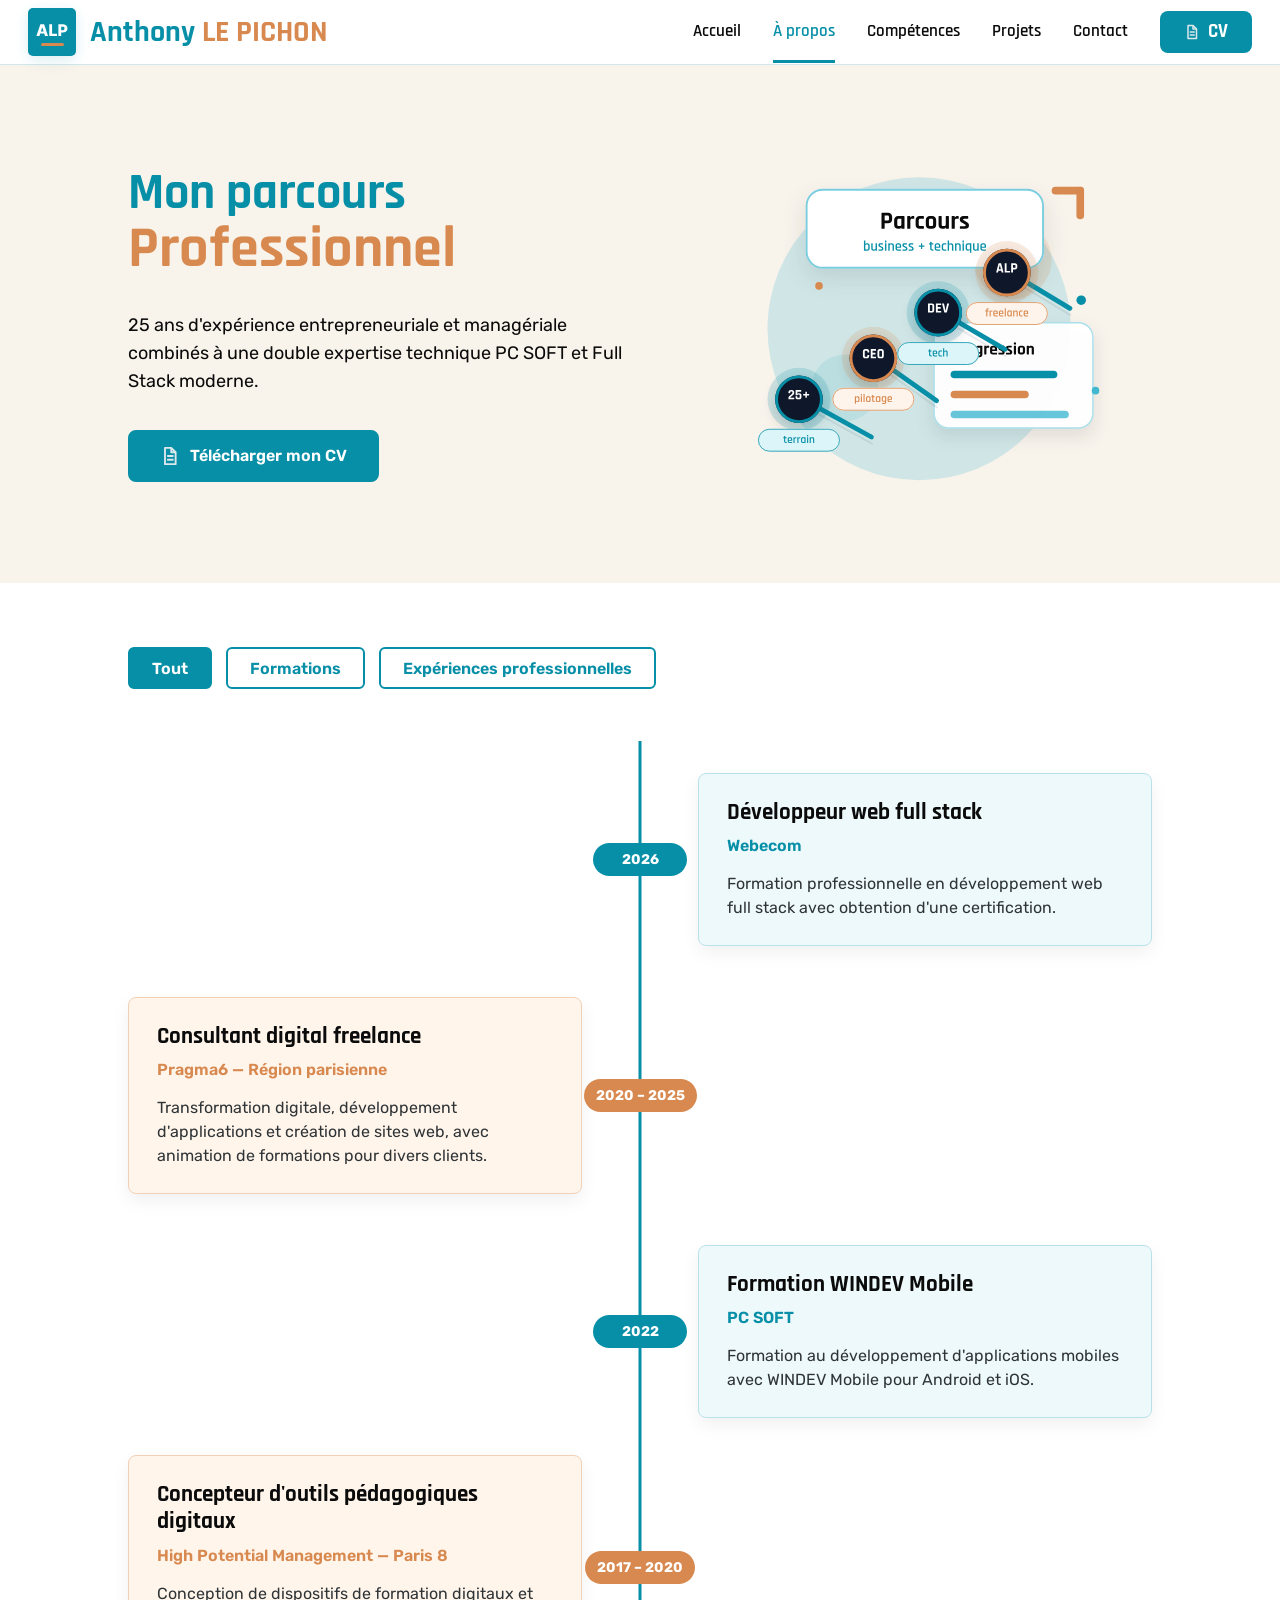
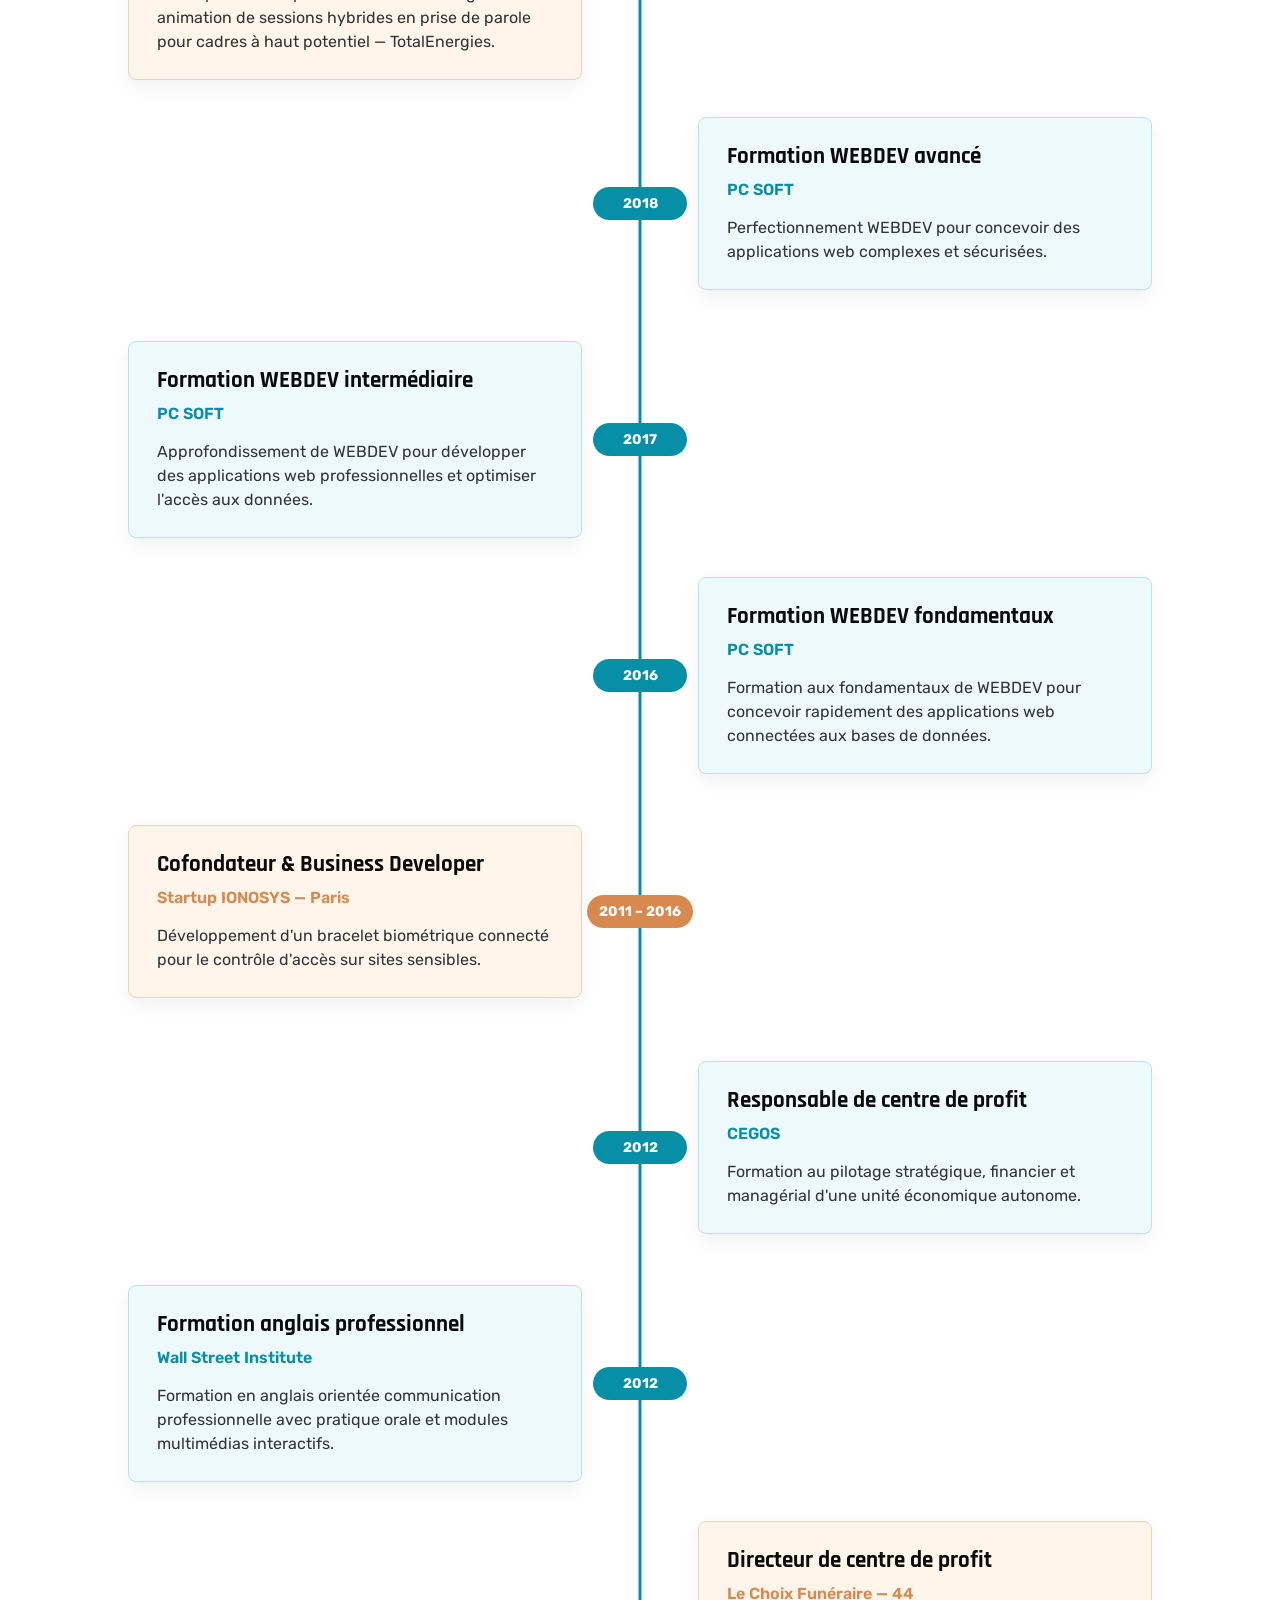
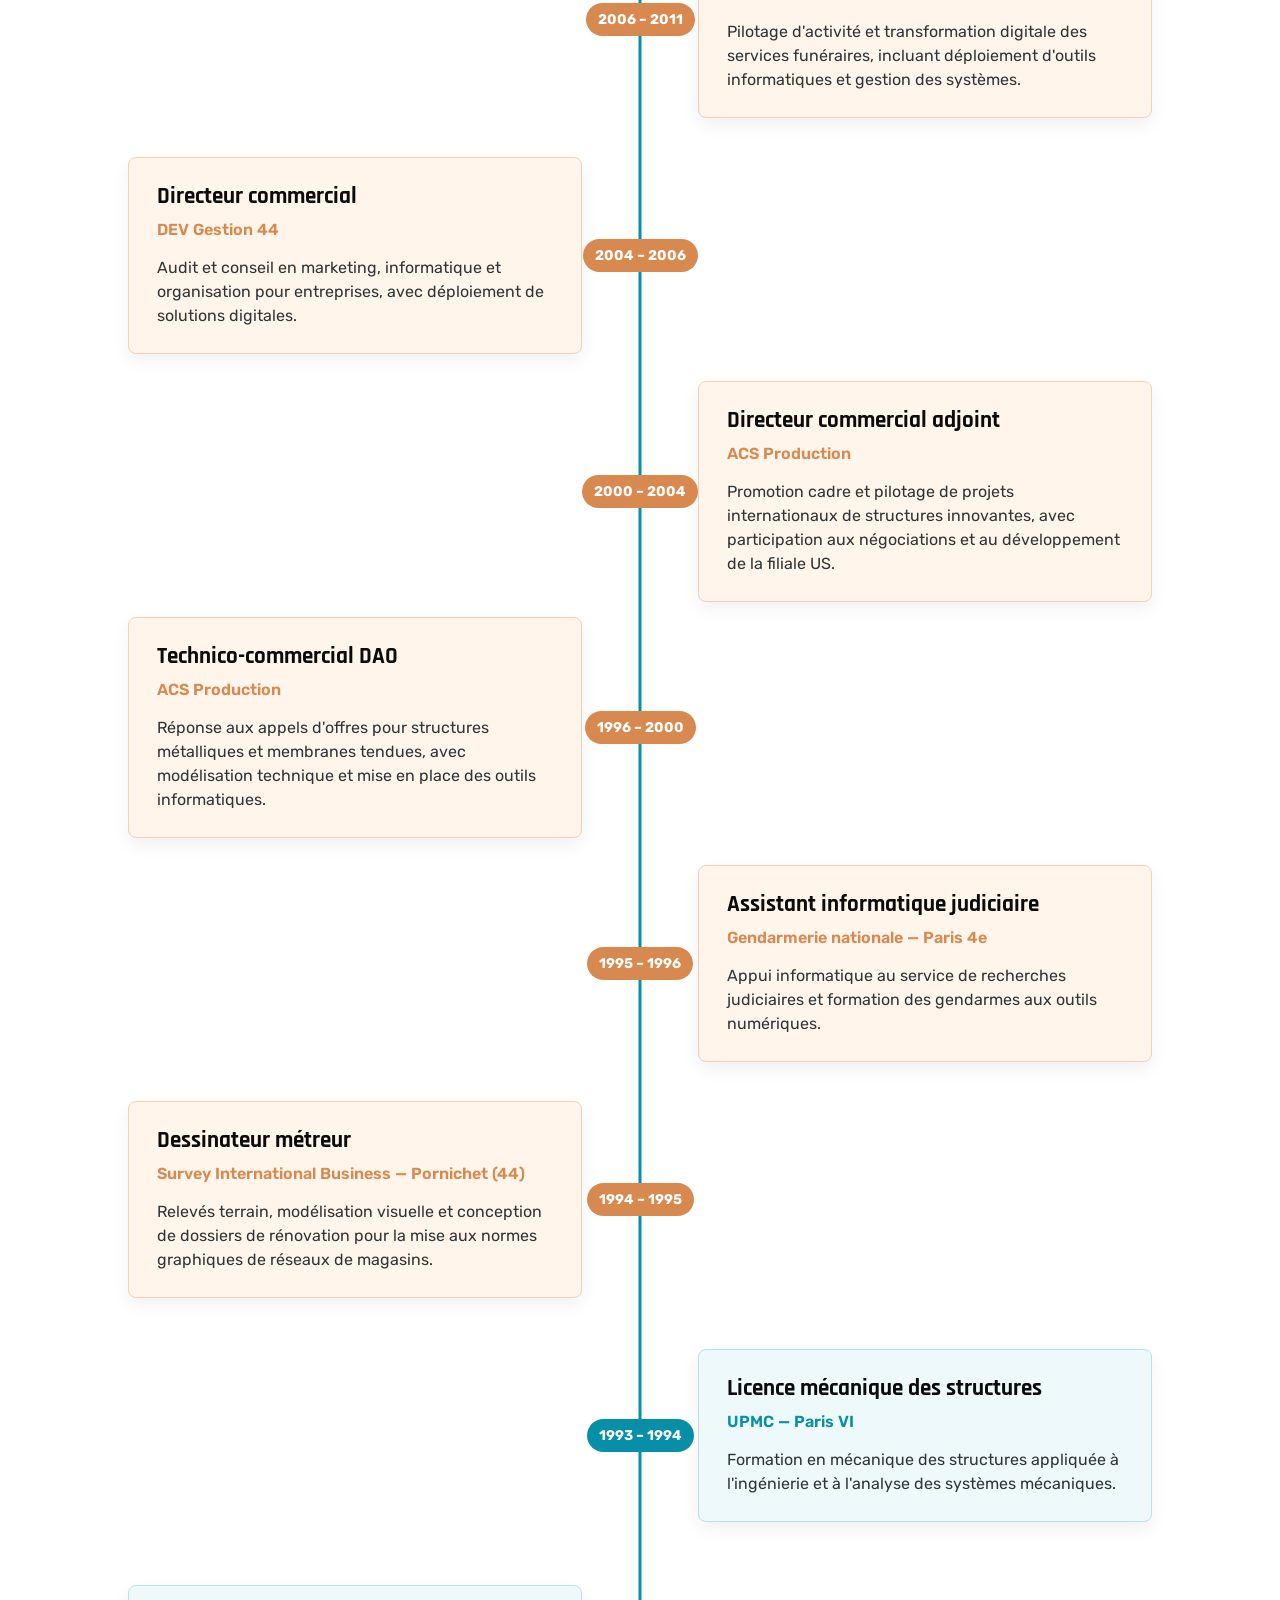
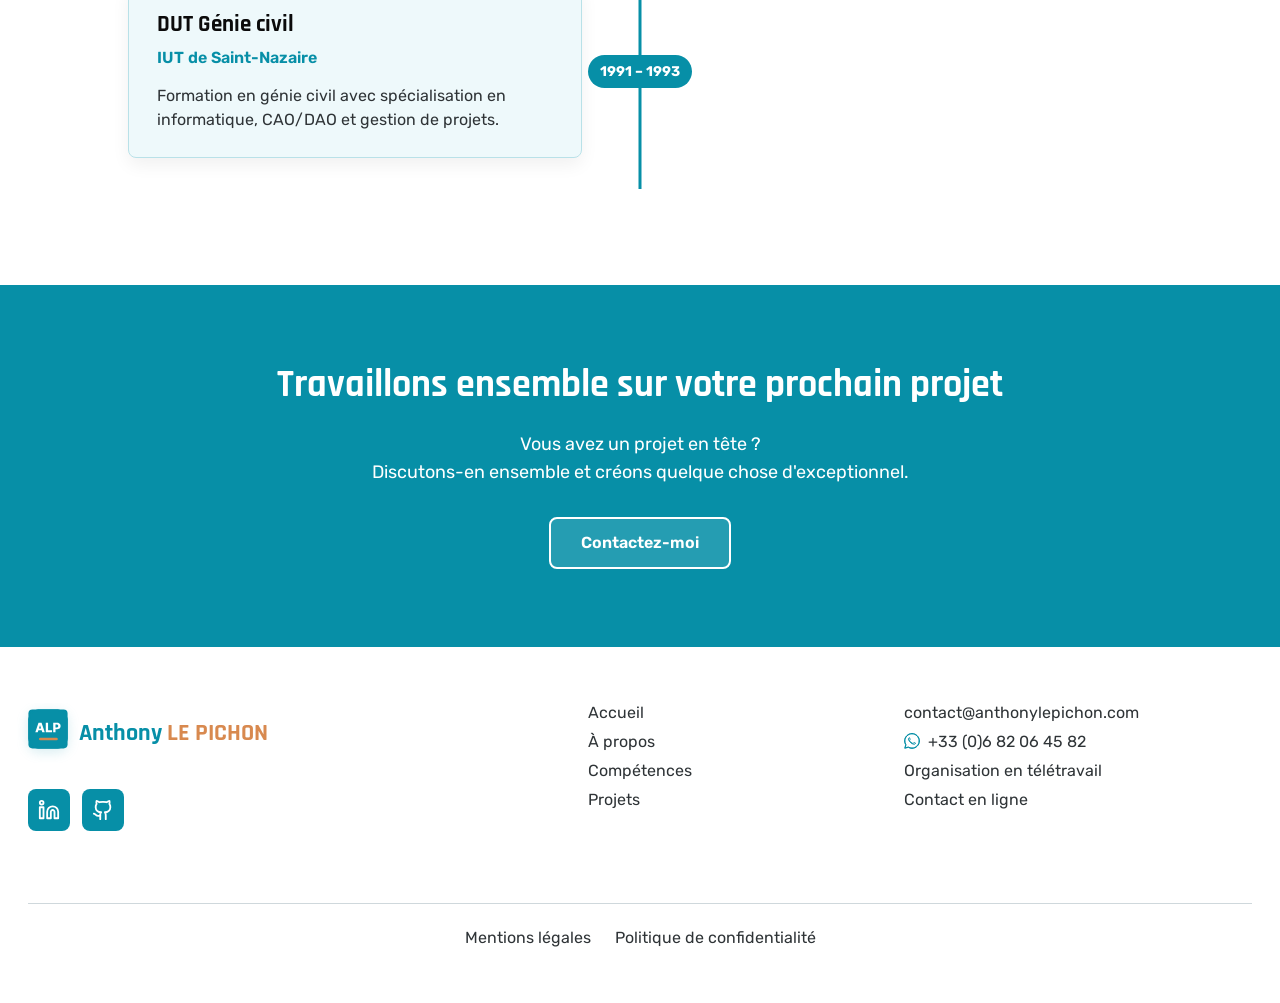
==== commit a77a40b6: "Ajouter des animations d’interface accessibles" ====
--- a/pages/a-propos.html
+++ b/pages/a-propos.html
@@ -231,5 +231,6 @@
     <!-- Le script est placé à la fin pour que le HTML soit chargé avant son exécution. -->
     <script src="../js/header.js"></script>
     <script src="../js/timeline.js"></script>
+    <script src="../js/animations.js"></script>
 </body>
 </html>
--- a/css/style.css
+++ b/css/style.css
@@ -1 +1 @@
-@font-face{font-family:"Inter";font-style:normal;font-weight:400;font-display:swap;src:url("../assets/fonts/inter/inter-latin.woff2") format("woff2")}@font-face{font-family:"Inter";font-style:normal;font-weight:500;font-display:swap;src:url("../assets/fonts/inter/inter-latin.woff2") format("woff2")}@font-face{font-family:"Inter";font-style:normal;font-weight:600;font-display:swap;src:url("../assets/fonts/inter/inter-latin.woff2") format("woff2")}@font-face{font-family:"Inter";font-style:normal;font-weight:700;font-display:swap;src:url("../assets/fonts/inter/inter-latin.woff2") format("woff2")}@font-face{font-family:"Rajdhani";font-style:normal;font-weight:400;font-display:swap;src:url("../assets/fonts/rajdhani/rajdhani-regular-400.woff2") format("woff2")}@font-face{font-family:"Rajdhani";font-style:normal;font-weight:500;font-display:swap;src:url("../assets/fonts/rajdhani/rajdhani-medium-500.woff2") format("woff2")}@font-face{font-family:"Rajdhani";font-style:normal;font-weight:600;font-display:swap;src:url("../assets/fonts/rajdhani/rajdhani-semibold-600.woff2") format("woff2")}@font-face{font-family:"Rajdhani";font-style:normal;font-weight:700;font-display:swap;src:url("../assets/fonts/rajdhani/rajdhani-bold-700.woff2") format("woff2")}@font-face{font-family:"Rubik";font-style:normal;font-weight:400;font-display:swap;src:url("../assets/fonts/rubik/rubik-latin.woff2") format("woff2")}@font-face{font-family:"Rubik";font-style:normal;font-weight:500;font-display:swap;src:url("../assets/fonts/rubik/rubik-latin.woff2") format("woff2")}@font-face{font-family:"Rubik";font-style:normal;font-weight:600;font-display:swap;src:url("../assets/fonts/rubik/rubik-latin.woff2") format("woff2")}@font-face{font-family:"Rubik";font-style:normal;font-weight:700;font-display:swap;src:url("../assets/fonts/rubik/rubik-latin.woff2") format("woff2")}*,*::before,*::after{box-sizing:border-box}html{scroll-behavior:smooth}@media(prefers-reduced-motion: reduce){html{scroll-behavior:auto}}body{margin:0;color:#2f3437;font-family:"Rubik",Arial,sans-serif}.visually-hidden{position:absolute;width:1px;height:1px;padding:0;margin:-1px;overflow:hidden;clip:rect(0, 0, 0, 0);white-space:nowrap;border:0}.skip-link{position:absolute;top:8px;left:24px;z-index:100;padding:12px 16px;color:#fff;font-weight:600;text-decoration:none;background-color:#0b0b0b;border-radius:4px;transform:translateY(-150%)}.skip-link:focus{transform:translateY(0);outline:3px solid #0b0b0b;outline-offset:3px}.site-header{position:sticky;top:0;z-index:20;background-color:#fff;border-bottom:1px solid #d1e7ec}.site-header__inner{display:flex;align-items:center;width:calc(100% - 48px);max-width:1224px;min-height:64px;margin:0 auto}.site-header__brand{display:flex;align-items:center;height:64px;color:#078fa7;font-family:"Rajdhani",Arial,sans-serif;font-size:30px;font-weight:700;line-height:45px;letter-spacing:0;text-decoration:none;white-space:nowrap}.site-header__logo{display:block;width:76px;height:74px;margin-left:-14px;transform:translateY(5px)}.site-header__surname{color:#d8894f}.site-header__menu-button{display:none;width:40px;height:40px;padding:10px;margin-left:auto;background-color:rgba(0,0,0,0);border:0;cursor:pointer}.site-header__menu-line{display:block;width:20px;height:3px;margin:3px 0;background-color:#078fa7;border-radius:2px;transition:transform .2s ease,opacity .2s ease}.site-header__menu-button.is-open .site-header__menu-line:first-of-type{transform:translateY(6px) rotate(45deg)}.site-header__menu-button.is-open .site-header__menu-line:nth-of-type(2){opacity:0}.site-header__menu-button.is-open .site-header__menu-line:last-of-type{transform:translateY(-6px) rotate(-45deg)}.site-navigation{margin-left:auto}.site-navigation__list{display:flex;align-items:center;gap:32px;padding:0;margin:0;list-style:none}.site-navigation__link{display:block;padding:19px 0 17px;color:#0b0b0b;font-family:"Rajdhani",Arial,sans-serif;font-size:17px;font-weight:600;line-height:1.4;text-decoration:none;border-bottom:3px solid rgba(0,0,0,0)}.site-navigation__link:hover,.site-navigation__link:focus-visible,.site-navigation__link[aria-current=page]{color:#078fa7;border-bottom-color:#078fa7}.site-navigation__cv{display:inline-flex;align-items:center;justify-content:center;gap:8px;min-width:92px;min-height:42px;padding:8px 18px;color:#fff;font-family:"Rajdhani",Arial,sans-serif;font-size:19px;font-weight:700;line-height:1.2;text-decoration:none;background-color:#078fa7;border-radius:8px}.site-navigation__cv img{display:block;width:16px;height:16px}.site-navigation__cv:hover,.site-navigation__cv:focus-visible{background-color:#0b0b0b}.site-header__brand:focus-visible,.site-header__menu-button:focus-visible,.site-navigation__link:focus-visible,.site-navigation__cv:focus-visible{outline:3px solid #078fa7;outline-offset:3px}@media screen and (max-width: 1023px){.site-header__inner{width:100%;min-height:72px;padding:0 40px}.site-header__brand{font-size:20px;line-height:30px}.site-header__logo{width:54px;height:53px;margin-left:-10px;transform:translateY(4px)}.site-header__menu-button{display:block}.site-navigation{position:absolute;top:100%;right:0;left:0;display:none;margin-left:0;background-color:#fff;border-top:1px solid #d1e7ec;border-bottom:1px solid #d1e7ec;box-shadow:0 8px 18px rgba(11,11,11,.08)}.site-navigation.is-open{display:block}.site-navigation__list{display:block;padding:12px 40px 20px}.site-navigation__link{padding:12px 0;font-size:18px;border-bottom:0}.site-navigation__link:hover,.site-navigation__link:focus-visible,.site-navigation__link[aria-current=page]{border-bottom-color:rgba(0,0,0,0)}.site-navigation__cv{width:100%;margin-top:12px}}@media screen and (max-width: 480px){.site-header__inner{min-height:64px;padding:0 24px}.site-header__brand{font-size:18px;line-height:27px}.site-navigation__list{padding-right:24px;padding-left:24px}}@media(prefers-reduced-motion: reduce){.site-header__menu-line{transition:none}}.home-container{width:calc(100% - 48px);max-width:1224px;margin:0 auto}.text-accent{color:#a95016}.section-title{margin:0 0 32px;color:#078fa7;font-family:"Rajdhani",Arial,sans-serif;font-size:40px;font-weight:700;line-height:1.12}.section-title span{display:block}.section-title--inline span{display:inline}.home-section{padding:80px 0}.button{display:inline-flex;align-items:center;justify-content:center;min-height:52px;padding:12px 30px;color:#078fa7;font-weight:600;text-align:center;text-decoration:none;border:2px solid #078fa7;border-radius:8px}.button--primary{color:#fff;background-color:#078fa7}.button--secondary{background-color:#fff}.button--light{color:#fff;background-color:rgba(255,255,255,.12);border-color:#fff}.button:hover,.button:focus-visible{color:#fff;background-color:#0b0b0b;border-color:#0b0b0b}.button:focus-visible{outline:3px solid #0b0b0b;outline-offset:3px}.home-hero{padding:82px 0;background-color:#f8f3eb}.home-hero__inner{display:grid;grid-template-columns:minmax(0, 1fr) 480px;gap:96px;align-items:center;max-width:1024px}.home-hero__title{margin:0 0 42px;color:#078fa7;font-family:"Rajdhani",Arial,sans-serif;font-size:58px;font-weight:700;line-height:1}.home-hero__title span{display:block}.home-hero__description{max-width:590px;margin:0 0 42px;color:#0b0b0b;font-size:19px;line-height:1.55}.home-hero__actions{display:flex;flex-wrap:wrap;gap:16px}.home-hero__portrait{display:flex;justify-content:center}.home-hero__portrait-image{display:block;width:430px;max-width:100%;aspect-ratio:398/441}.home-vision__inner{display:grid;grid-template-columns:430px minmax(0, 1fr);gap:92px;align-items:center;max-width:1024px}.home-vision__illustration{display:flex;justify-content:center}.home-vision__image{display:block;width:420px;max-width:100%}.benefit-list,.choice-list{padding:0;margin:0;list-style:none}.benefit-list{display:grid;gap:28px}.benefit-list__item{display:grid;grid-template-columns:22px minmax(0, 1fr);gap:14px;align-items:start}.benefit-list__check{display:block;width:20px;height:20px;padding:3px;margin-top:4px;border:2px solid #078fa7;border-radius:50%}.benefit-list h3,.choice-list h3,.project-card h3{margin:0;color:#0b0b0b;font-family:"Rajdhani",Arial,sans-serif;font-weight:700}.benefit-list h3{font-size:23px}.benefit-list p,.choice-list p{margin:6px 0 0;line-height:1.5}.home-projects{background-color:#f8f3eb}.project-grid{display:grid;grid-template-columns:repeat(3, minmax(0, 1fr));gap:32px}.project-grid__status{grid-column:1/-1;margin:0;text-align:center}.project-card{overflow:hidden;background-color:#fff;border:1px solid #cbe5ea;border-radius:8px;box-shadow:0 8px 20px rgba(11,11,11,.05)}.project-card__image{display:block;width:100%;height:220px;padding:18px;object-fit:contain;background-color:#eef9fb;border-bottom:1px solid #cbe5ea}.project-card__content{padding:24px}.project-card h3{min-height:58px;font-size:24px;line-height:1.2}.project-card__category{display:inline-block;padding:5px 12px;margin:18px 0;color:#078fa7;font-size:13px;font-weight:700;text-transform:uppercase;border:1px solid #078fa7;border-radius:20px}.project-card__description{margin:0;line-height:1.5}.home-projects__action{margin-top:48px;text-align:center}.home-choice__inner{display:grid;grid-template-columns:minmax(0, 1fr) 360px;gap:80px;align-items:center;max-width:1024px}.home-choice__introduction{max-width:700px;margin:0 0 36px;font-size:18px;line-height:1.55}.choice-list{display:grid;gap:26px}.choice-list__item{display:grid;grid-template-columns:50px minmax(0, 1fr);gap:18px;align-items:start}.choice-list__icon{display:block;width:48px;height:48px;padding:12px;background-color:#078fa7;border-radius:10px}.choice-list h3{font-size:23px}.home-choice__illustration{display:flex;justify-content:center}.home-choice__image{display:block;width:330px;max-width:100%}.home-contact{padding:78px 0;color:#fff;text-align:center;background-color:#078fa7}.home-contact__inner{max-width:850px}.home-contact h2{margin:0 0 22px;font-family:"Rajdhani",Arial,sans-serif;font-size:38px;line-height:1.2}.home-contact p{margin:0 0 30px;font-size:18px;line-height:1.55}.site-footer{padding:56px 0;background-color:#fff}.site-footer__inner{display:grid;grid-template-columns:1.4fr .7fr 1fr;gap:72px;align-items:start}.site-footer__brand{display:inline-flex;align-items:center;color:#078fa7;font-family:"Rajdhani",Arial,sans-serif;font-size:24px;font-weight:700;line-height:32px;letter-spacing:0;text-decoration:none}.site-footer__logo{display:block;width:62px;margin-left:-11px}.site-footer__surname{color:#d8894f}.site-footer__socials,.site-footer__navigation ul,.site-footer__legal ul{padding:0;margin:0;list-style:none}.site-footer__socials{display:flex;gap:12px;margin-top:22px}.site-footer__socials a{display:flex;align-items:center;justify-content:center;width:42px;height:42px;background-color:#078fa7;border-radius:8px}.site-footer__socials img{display:block;width:22px;height:22px}.site-footer__navigation li+li{margin-top:10px}.site-footer__legal{grid-column:1/-1}.site-footer__legal ul{display:flex;flex-wrap:wrap;justify-content:center;gap:10px 24px;padding-top:24px;border-top:1px solid #cfd8dc}.site-footer__navigation a,.site-footer__contact a,.site-footer__legal a{color:#2f3437;text-decoration:none}.site-footer__navigation a:hover,.site-footer__navigation a:focus-visible,.site-footer__contact a:hover,.site-footer__contact a:focus-visible,.site-footer__legal a:hover,.site-footer__legal a:focus-visible{color:#078fa7;text-decoration:underline}.site-footer__contact{display:grid;grid-column:3;grid-row:1;gap:10px;font-style:normal}.site-footer__contact-link{display:flex;align-items:center;gap:8px}.site-footer__contact-link img{display:block;width:16px;height:16px;flex-shrink:0}.site-footer__contact p{margin:0}.site-footer a:focus-visible{outline:3px solid #078fa7;outline-offset:3px}@media screen and (max-width: 1023px){.home-container{width:calc(100% - 80px)}.home-section{padding:68px 0}.home-hero{padding:72px 0}.home-hero__inner{grid-template-columns:minmax(0, 1fr) 288px;gap:48px}.home-hero__title{margin-bottom:24px;font-size:42px}.home-hero__description{margin-bottom:24px;font-size:16px}.home-hero__portrait-image{width:288px}.section-title{font-size:30px}.home-vision__inner{grid-template-columns:250px minmax(0, 1fr);gap:54px}.home-vision__image{width:250px}.benefit-list h3,.choice-list h3{font-size:20px}.project-grid{grid-template-columns:repeat(2, minmax(0, 1fr));gap:28px}.home-choice__inner{grid-template-columns:minmax(0, 1fr) 260px;gap:50px}.choice-list__item{display:block}.choice-list__icon{display:none}.site-footer__inner{grid-template-columns:1.2fr .7fr 1.2fr;gap:40px}.site-footer__brand{font-size:20px;line-height:27px}}@media screen and (max-width: 600px){.home-container{width:calc(100% - 48px)}.home-section{padding:58px 0}.home-hero{padding:46px 0 40px}.home-hero__inner,.home-vision__inner,.home-choice__inner{grid-template-columns:1fr}.home-hero__inner{gap:46px}.home-hero__title{margin-bottom:24px;font-size:36px}.home-hero__description{font-size:16px}.home-hero__actions{flex-wrap:nowrap}.button{min-height:48px;padding:10px 22px}.home-hero__portrait-image{width:260px}.section-title{margin-bottom:28px;font-size:31px}.home-vision__inner{gap:44px}.home-vision__image{width:250px}.benefit-list{gap:26px}.benefit-list h3,.choice-list h3{font-size:20px}.project-grid{grid-template-columns:1fr;gap:28px}.project-card__image{height:210px}.project-card h3{min-height:0;font-size:22px}.home-choice__inner{gap:48px}.home-choice__introduction{font-size:16px}.home-choice__image{width:270px}.home-contact{padding:58px 0}.home-contact h2{font-size:29px}.home-contact p{font-size:16px}.site-footer{padding:42px 0}.site-footer__inner{grid-template-columns:minmax(0, 1fr) minmax(0, 1.4fr);gap:36px 24px}.site-footer__identity{grid-column:1/-1}.site-footer__contact{grid-column:2;grid-row:2}.site-footer__legal ul{display:grid;gap:10px;justify-items:center}.site-footer__brand{font-size:18px;line-height:24px}.site-footer__contact a{overflow-wrap:anywhere}}.about-container{width:calc(100% - 48px);max-width:1024px;margin:0 auto}.about-hero{padding:78px 0;background-color:#f8f3eb}.about-hero__inner{display:grid;grid-template-columns:minmax(0, 1fr) 420px;gap:92px;align-items:center}.about-hero__title{margin:0 0 32px;color:#078fa7;font-family:"Rajdhani",Arial,sans-serif;font-size:50px;font-weight:700;line-height:1.05}.about-hero__title span{display:block}.about-hero__title-accent{color:#d8894f;font-size:58px}.about-hero__description{max-width:530px;margin:0 0 34px;color:#0b0b0b;font-size:18px;line-height:1.55}.about-hero__cv{gap:10px}.about-hero__cv img{display:block;width:20px;height:20px}.about-hero__illustration{display:flex;justify-content:center}.about-hero__image{display:block;width:410px;max-width:100%}.about-timeline{padding:64px 0 96px}.timeline-filters{display:flex;flex-wrap:wrap;gap:14px;margin-bottom:52px}.timeline-filters__button{min-height:42px;padding:9px 22px;color:#078fa7;font:inherit;font-weight:600;cursor:pointer;background-color:#fff;border:2px solid #078fa7;border-radius:6px}.timeline-filters__button:hover,.timeline-filters__button.is-active{color:#fff;background-color:#078fa7}.timeline-filters__button:focus-visible{outline:3px solid #0b0b0b;outline-offset:3px}.timeline-status{margin:0 0 28px;color:#0b0b0b;text-align:center}.timeline-list{position:relative;padding:0;margin:0;list-style:none}.timeline-list::before{position:absolute;top:0;bottom:0;left:50%;width:3px;content:"";background-color:#078fa7;transform:translateX(-50%)}.timeline-entry{position:relative;display:grid;grid-template-columns:minmax(0, 1fr) 116px minmax(0, 1fr);align-items:center;min-height:236px}.timeline-entry[hidden]{display:none}.timeline-entry::before{position:absolute;z-index:2;top:50%;left:50%;width:16px;height:16px;content:"";background-color:#fff;border:4px solid #078fa7;border-radius:50%;transform:translate(-50%, -50%)}.timeline-entry__date{z-index:3;grid-column:2;justify-self:center;min-width:94px;padding:8px 12px;color:#fff;font-size:14px;font-weight:700;text-align:center;border-radius:20px}.timeline-entry--training .timeline-entry__date{background-color:#078fa7}.timeline-entry--experience .timeline-entry__date{background-color:#d8894f}.timeline-card{padding:25px 28px;border:1px solid;border-radius:8px;box-shadow:0 7px 18px rgba(11,11,11,.06)}.timeline-entry--left .timeline-card{grid-column:1;grid-row:1}.timeline-entry--right .timeline-card{grid-column:3;grid-row:1}.timeline-entry--training .timeline-card{background-color:#eef9fb;border-color:#b9e1e8}.timeline-entry--experience .timeline-card{background-color:#fff5eb;border-color:#f1d0b5}.timeline-card h3{margin:0 0 8px;color:#0b0b0b;font-family:"Rajdhani",Arial,sans-serif;font-size:23px;line-height:1.2}.timeline-card p{margin:0;line-height:1.5}.timeline-card__organization{margin-bottom:14px !important;color:#078fa7;font-weight:600}.timeline-entry--experience .timeline-card__organization{color:#d8894f}@media screen and (max-width: 1023px){.about-container{width:calc(100% - 80px)}.about-hero{padding:66px 0}.about-hero__inner{grid-template-columns:minmax(0, 1fr) 280px;gap:48px}.about-hero__title{margin-bottom:24px;font-size:40px}.about-hero__title-accent{font-size:46px}.about-hero__description{margin-bottom:26px;font-size:16px}.about-hero__image{width:280px}.about-timeline{padding:58px 0 80px}.timeline-filters{display:none}.timeline-entry{grid-template-columns:minmax(0, 1fr) 84px minmax(0, 1fr);min-height:250px}.timeline-entry__date{min-width:80px;padding:7px 8px;font-size:12px}.timeline-card{padding:20px}.timeline-card h3{font-size:20px}.timeline-card p{font-size:14px}}@media screen and (max-width: 600px){.about-container{width:calc(100% - 48px)}.about-hero{padding:44px 0 38px}.about-hero__inner{grid-template-columns:1fr;gap:40px}.about-hero__title{font-size:36px}.about-hero__title-accent{font-size:41px}.about-hero__description{font-size:16px}.about-hero__cv{width:100%}.about-hero__image{width:255px}.about-timeline{padding:50px 0 66px}.timeline-list{padding-left:24px}.timeline-list::before{left:6px;transform:none}.timeline-entry{display:block;min-height:0;margin-bottom:28px}.timeline-entry::before{top:18px;left:-18px;transform:translate(-50%, -50%)}.timeline-entry__date{position:relative;display:inline-block;min-width:94px;margin:0 0 -12px 16px;font-size:13px}.timeline-card{padding:28px 18px 20px}.timeline-card h3{font-size:20px}.timeline-card p{font-size:14px}}.skills-container{width:calc(100% - 48px);max-width:1224px;margin:0 auto}.skills-hero{padding:78px 0;background-color:#f8f3eb}.skills-hero__inner{display:grid;grid-template-columns:minmax(0, 1fr) 420px;gap:92px;align-items:center;max-width:1024px}.skills-hero__title{margin:0 0 32px;color:#078fa7;font-family:"Rajdhani",Arial,sans-serif;font-size:50px;font-weight:700;line-height:1.05}.skills-hero__title span{display:block}.skills-hero__title-accent{color:#a95016;font-size:58px}.skills-hero__description{max-width:560px;margin:0;color:#0b0b0b;font-size:18px;line-height:1.55}.skills-hero__illustration{display:flex;justify-content:center}.skills-hero__image{display:block;width:400px;max-width:100%}.skills-status{width:calc(100% - 48px);max-width:900px;padding:56px 0;margin:0 auto;text-align:center}.skills-status:empty{display:none}.skills-category{padding:54px 0 58px;background-color:#fff}.skills-category:nth-child(even){background-color:#f8f3eb}.skills-category__title{margin:0 0 42px;color:#078fa7;font-family:"Rajdhani",Arial,sans-serif;font-size:34px;font-weight:700;line-height:1.2;text-align:center}.skills-category__title-accent{color:#a95016}.skills-grid{display:grid;grid-template-columns:repeat(4, minmax(0, 1fr));gap:26px 28px;padding:0;margin:0;list-style:none}.skill-card{position:relative;display:grid;grid-template-columns:58px minmax(0, 1fr) 54px;gap:14px;align-items:center;min-height:88px;padding:12px 14px;background-color:#fff;border:1px solid #d5e7eb;border-radius:8px;box-shadow:0 7px 16px rgba(11,11,11,.07)}.skill-card__highlight{position:absolute;top:-10px;left:-10px;display:flex;align-items:center;justify-content:center;width:24px;height:24px;color:#0b0b0b;font-size:17px;line-height:1;background-color:#f6c900;border:1px solid #d6aa00;border-radius:50%}.skill-card__icon-background{display:flex;align-items:center;justify-content:center;width:58px;height:58px;background-color:#eef5f7;border-radius:8px}.skill-card__icon{display:block;width:40px;height:40px;object-fit:contain}.skill-card__name{margin:0;color:#0b0b0b;font-family:"Rajdhani",Arial,sans-serif;font-size:17px;font-weight:700;line-height:1.2;text-transform:uppercase}.skill-card__level{position:relative;display:flex;align-items:center;justify-content:center;width:52px;height:52px;color:#075f70;font-size:12px;font-weight:700;background:conic-gradient(#16b995 0deg, #e8f4f7 0deg);border-radius:50%}.skill-card__level::before{position:absolute;width:42px;height:42px;content:"";background-color:#fff;border-radius:50%}.skill-card__level-value{position:relative;z-index:1}.skill-card__level--0{background:conic-gradient(#e8f4f7 0deg 360deg)}.skill-card__level--50{background:conic-gradient(#16b995 0deg 180deg, #e8f4f7 180deg 360deg)}.skill-card__level--55{background:conic-gradient(#16b995 0deg 198deg, #e8f4f7 198deg 360deg)}.skill-card__level--65{background:conic-gradient(#16b995 0deg 234deg, #e8f4f7 234deg 360deg)}.skill-card__level--70{background:conic-gradient(#9b51e0 0deg 252deg, #e8f4f7 252deg 360deg)}.skill-card__level--75{background:conic-gradient(#9b51e0 0deg 270deg, #e8f4f7 270deg 360deg)}.skill-card__level--80{background:conic-gradient(#9b51e0 0deg 288deg, #e8f4f7 288deg 360deg)}.skill-card__level--unknown{color:#2f3437;background:conic-gradient(#e8f4f7 0deg 360deg)}@media screen and (max-width: 1023px){.skills-container{width:calc(100% - 80px)}.skills-hero{padding:66px 0}.skills-hero__inner{grid-template-columns:minmax(0, 1fr) 280px;gap:48px}.skills-hero__title{margin-bottom:24px;font-size:40px}.skills-hero__title-accent{font-size:46px}.skills-hero__description{font-size:16px}.skills-hero__image{width:280px}.skills-category{padding:46px 0 50px}.skills-category__title{margin-bottom:34px;font-size:29px}.skills-grid{grid-template-columns:repeat(2, minmax(0, 1fr));gap:24px}}@media screen and (max-width: 600px){.skills-container{width:calc(100% - 48px)}.skills-hero{padding:44px 0 38px}.skills-hero__inner{grid-template-columns:1fr;gap:36px}.skills-hero__title{font-size:36px}.skills-hero__title-accent{font-size:41px}.skills-hero__description{font-size:16px}.skills-hero__image{width:245px}.skills-category{padding:38px 0 42px}.skills-category__title{margin-bottom:30px;font-size:24px}.skills-grid{grid-template-columns:1fr;gap:20px}.skill-card{grid-template-columns:54px minmax(0, 1fr) 50px;min-height:80px;padding:11px 12px}.skill-card__icon-background{width:54px;height:54px}.skill-card__icon{width:38px;height:38px}.skill-card__level{width:48px;height:48px;font-size:11px}.skill-card__level::before{width:38px;height:38px}}.contact-container{width:calc(100% - 48px);max-width:1224px;margin:0 auto}.contact-hero{padding:78px 0;background-color:#f8f3eb}.contact-hero__inner{display:grid;grid-template-columns:minmax(0, 1fr) 400px;gap:92px;align-items:center;max-width:1024px}.contact-hero__title{margin:0 0 32px;color:#078fa7;font-family:"Rajdhani",Arial,sans-serif;font-size:50px;font-weight:700;line-height:1.05}.contact-hero__title span{display:block}.contact-hero__title-accent{color:#d8894f;font-size:58px}.contact-hero__description{max-width:590px;margin:0;color:#0b0b0b;font-size:18px;line-height:1.55}.contact-hero__illustration{display:flex;justify-content:center}.contact-hero__image{display:block;width:370px;max-width:100%}.contact-content{padding:86px 0 96px}.contact-content__layout{display:grid;grid-template-columns:minmax(0, 2.15fr) minmax(280px, 1fr);gap:54px;align-items:start}.contact-form,.contact-card{background-color:#fff;border:1px solid #cbe5ea;border-radius:8px;box-shadow:0 8px 18px rgba(11,11,11,.06)}.contact-form{padding:34px 32px 38px}.contact-form__title{margin:0 0 8px;color:#078fa7;font-family:"Rajdhani",Arial,sans-serif;font-size:38px;font-weight:700;line-height:1.15}.contact-form__title span{color:#d8894f}.contact-form__required{margin:0 0 26px;color:#2f3437;font-size:13px}.contact-form__fields{display:grid;grid-template-columns:repeat(2, minmax(0, 1fr));gap:22px 24px}.contact-field{display:flex;flex-direction:column;gap:8px}.contact-field--full{grid-column:1/-1}.contact-field label{color:#0b0b0b;font-weight:600}.contact-field__optional{display:block;margin-top:5px;color:#2f3437;font-size:13px;font-weight:400}.contact-field input,.contact-field select,.contact-field textarea{width:100%;color:#0b0b0b;font:inherit;background-color:#fff;border:1px solid #cbe5ea;border-radius:7px}.contact-field input,.contact-field select{min-height:52px;padding:11px 14px}.contact-field select{cursor:pointer}.contact-field textarea{min-height:178px;padding:15px 14px;resize:vertical}.contact-field input::placeholder,.contact-field textarea::placeholder{color:#777f83;opacity:1}.contact-field input:focus-visible,.contact-field select:focus-visible,.contact-field textarea:focus-visible{outline:3px solid #078fa7;outline-offset:2px;border-color:#078fa7}.contact-form__privacy{margin:-6px 0 0;color:#2f3437;font-size:13px;line-height:1.45}.contact-form__privacy a{color:#078fa7}.contact-form__privacy a:focus-visible{outline:3px solid #078fa7;outline-offset:3px}.contact-form__submit{min-height:54px;padding:12px 24px;color:#fff;font:inherit;font-weight:700;cursor:pointer;background-color:#078fa7;border:2px solid #078fa7;border-radius:7px;box-shadow:0 6px 12px rgba(7,143,167,.18)}.contact-form__submit:hover,.contact-form__submit:focus-visible{color:#fff;background-color:#0b0b0b;border-color:#0b0b0b}.contact-form__submit:focus-visible{outline:3px solid #0b0b0b;outline-offset:3px}.contact-sidebar{display:grid;gap:24px}.contact-card{padding:30px 28px}.contact-card h2{margin:0 0 25px;color:#0b0b0b;font-family:"Rajdhani",Arial,sans-serif;font-size:25px;font-weight:700;line-height:1.15}.contact-information,.contact-benefits{padding:0;margin:0;list-style:none}.contact-information{display:grid;gap:20px}.contact-information li{display:grid;grid-template-columns:48px minmax(0, 1fr);gap:14px;align-items:center}.contact-information li>span:last-child{display:grid;gap:4px}.contact-information__icon{display:flex;align-items:center;justify-content:center;width:48px;height:48px;background-color:#078fa7;border-radius:8px}.contact-information__icon img{display:block;width:22px;height:22px}.contact-information strong{font-size:14px}.contact-information a{color:#2f3437;overflow-wrap:anywhere;text-decoration:none}.contact-information a:hover,.contact-information a:focus-visible{color:#078fa7;text-decoration:underline}.contact-card__link{display:flex;align-items:center;justify-content:center;min-height:48px;margin-top:26px;color:#078fa7;font-weight:700;text-decoration:none;border:2px solid #078fa7;border-radius:7px}.contact-card__link--primary{gap:8px;color:#fff;background-color:#078fa7}.contact-card__whatsapp-icon{display:block;width:18px;height:18px;filter:brightness(0) invert(1)}.contact-card__link:hover,.contact-card__link:focus-visible{color:#fff;background-color:#0b0b0b;border-color:#0b0b0b}.contact-card__link:focus-visible,.contact-information a:focus-visible{outline:3px solid #0b0b0b;outline-offset:3px}.contact-benefits{display:grid;gap:13px}.contact-benefits li{display:grid;grid-template-columns:18px minmax(0, 1fr);gap:8px;line-height:1.35}.contact-benefits li span{color:#078fa7;font-weight:700}.contact-location{padding:80px 0 96px;background-color:#f8f3eb}.contact-location__inner{text-align:center}.contact-location h2{margin:0 0 14px;color:#078fa7;font-family:"Rajdhani",Arial,sans-serif;font-size:38px;font-weight:700;line-height:1.1}.contact-location h2 span{color:#d8894f}.contact-location__profession{margin:0 0 48px;color:#0b0b0b;font-family:"Rajdhani",Arial,sans-serif;font-size:24px;font-weight:700}.contact-map{display:block;width:100%;height:480px;object-fit:cover;border:1px solid #cbe5ea;border-radius:8px;box-shadow:0 8px 20px rgba(11,11,11,.05)}@media screen and (max-width: 1023px){.contact-container{width:calc(100% - 80px)}.contact-hero{padding:62px 0}.contact-hero__inner{grid-template-columns:minmax(0, 1fr) 260px;gap:44px}.contact-hero__title{margin-bottom:24px;font-size:40px}.contact-hero__title-accent{font-size:46px}.contact-hero__description{font-size:16px}.contact-hero__image{width:260px}.contact-content{padding:50px 0 60px}.contact-content__layout{grid-template-columns:1fr;gap:32px}.contact-form{padding:28px 24px 34px}.contact-form__title{font-size:32px;text-align:center}.contact-form__submit{justify-self:center;min-width:190px}.contact-sidebar{grid-template-columns:repeat(2, minmax(0, 1fr));align-items:start}.contact-card{padding:24px 22px}.contact-information li{display:block}.contact-information__icon,.contact-card__link{display:none}.contact-card__link--primary{display:flex}.contact-location{padding:58px 0 68px}.contact-location h2{font-size:32px}.contact-location__profession{margin-bottom:34px;font-size:20px}.contact-map{height:265px}}@media screen and (max-width: 600px){.contact-container{width:calc(100% - 48px)}.contact-hero{padding:44px 0 40px}.contact-hero__inner{grid-template-columns:1fr;gap:34px}.contact-hero__title{margin-bottom:24px;font-size:35px}.contact-hero__title-accent{font-size:41px}.contact-hero__description{font-size:15px}.contact-hero__image{width:245px}.contact-content{padding:48px 0 58px}.contact-form{padding:24px 18px 28px}.contact-form__title{font-size:27px}.contact-form__fields{grid-template-columns:1fr;gap:20px}.contact-field--full{grid-column:auto}.contact-field input,.contact-field select{min-height:50px}.contact-field textarea{min-height:150px}.contact-form__submit{width:100%}.contact-sidebar{grid-template-columns:1fr;gap:28px}.contact-card{padding:24px 20px}.contact-card h2{font-size:23px}.contact-location{padding:50px 0 58px}.contact-location h2{font-size:28px}.contact-location__profession{margin-bottom:30px;font-size:17px}.contact-map{height:225px}}.projects-container{width:calc(100% - 48px);max-width:1224px;margin:0 auto}.projects-hero{padding:78px 0;background-color:#f8f3eb}.projects-hero__inner{display:grid;grid-template-columns:minmax(0, 1fr) 400px;gap:92px;align-items:center;max-width:1024px}.projects-hero__title{margin:0 0 32px;color:#078fa7;font-family:"Rajdhani",Arial,sans-serif;font-size:50px;font-weight:700;line-height:1.05}.projects-hero__title span{display:block}.projects-hero__title-accent{color:#d8894f;font-size:58px}.projects-hero__description{max-width:570px;margin:0;color:#0b0b0b;font-size:18px;line-height:1.55}.projects-hero__github{display:inline-flex;align-items:center;justify-content:center;gap:9px;min-height:46px;padding:10px 22px;margin-top:28px;color:#fff;font-size:16px;font-weight:600;text-decoration:none;background-color:#078fa7;border:2px solid #078fa7;border-radius:8px}.projects-hero__github-icon{display:block;width:20px;height:20px}.projects-hero__github:hover,.projects-hero__github:focus-visible{background-color:#0b0b0b;border-color:#0b0b0b}.projects-hero__github:focus-visible{outline:3px solid #078fa7;outline-offset:3px}.projects-hero__illustration{display:flex;justify-content:center}.projects-hero__image{display:block;width:370px;max-width:100%}.projects-listing{padding:58px 0 96px}.projects-filters{display:flex;flex-wrap:wrap;gap:12px;margin-bottom:50px}.projects-filters:empty{display:none}.projects-filters__button{min-height:44px;padding:9px 22px;color:#078fa7;font:inherit;font-weight:600;cursor:pointer;background-color:#fff;border:2px solid #078fa7;border-radius:8px}.projects-filters__button:hover,.projects-filters__button:focus-visible,.projects-filters__button.is-active{color:#fff;background-color:#078fa7}.projects-filters__button:focus-visible{outline:3px solid #0b0b0b;outline-offset:3px}.projects-status,.projects-noscript{margin:0 0 30px;text-align:center}.projects-grid{display:grid;grid-template-columns:repeat(3, minmax(0, 1fr));gap:34px 32px}.projects-card{overflow:hidden;background-color:#fff;border:1px solid #cbe5ea;border-radius:8px;box-shadow:0 8px 20px rgba(11,11,11,.06)}.projects-card[hidden]{display:none}.projects-card__visual{position:relative}.projects-card__image{display:block;width:100%;height:220px;padding:18px;object-fit:contain;background-color:#eef9fb;border-bottom:1px solid #cbe5ea}.projects-card__featured{position:absolute;top:14px;left:14px;z-index:1;margin:0}.projects-card__featured img{display:block;width:32px;height:32px}.projects-card__content{padding:24px}.projects-card__category{display:inline-block;padding:5px 12px;margin:0 0 16px;color:#075f70;font-size:12px;font-weight:700;border:1px solid #a9dce5;border-radius:20px}.projects-card h3{min-height:52px;margin:0 0 14px;color:#0b0b0b;font-family:"Rajdhani",Arial,sans-serif;font-size:23px;font-weight:700;line-height:1.15}.projects-card__description{margin:0;line-height:1.5}.projects-contact{padding:72px 0;color:#fff;text-align:center;background-color:#078fa7}.projects-contact__inner{max-width:900px}.projects-contact h2{margin:0 0 24px;font-family:"Rajdhani",Arial,sans-serif;font-size:38px;font-weight:700}.projects-contact p{margin:0 0 28px;font-size:17px;line-height:1.55}.projects-contact__link{display:inline-flex;align-items:center;justify-content:center;min-height:50px;padding:11px 28px;color:#fff;font-weight:600;text-decoration:none;background-color:rgba(255,255,255,.12);border:2px solid #fff;border-radius:8px}.projects-contact__link:hover,.projects-contact__link:focus-visible{color:#fff;background-color:#0b0b0b;border-color:#0b0b0b}.projects-contact__link:focus-visible{outline:3px solid #0b0b0b;outline-offset:3px}@media screen and (max-width: 1023px){.projects-container{width:calc(100% - 80px)}.projects-hero{padding:62px 0}.projects-hero__inner{grid-template-columns:minmax(0, 1fr) 260px;gap:44px}.projects-hero__title{margin-bottom:24px;font-size:40px}.projects-hero__title-accent{font-size:46px}.projects-hero__description{font-size:16px}.projects-hero__image{width:260px}.projects-listing{padding:50px 0 64px}.projects-filters{display:none}.projects-card[hidden]{display:block}.projects-grid{grid-template-columns:repeat(2, minmax(0, 1fr));gap:32px 24px}.projects-card__image{height:180px}.projects-card__content{padding:20px 18px 24px}.projects-card h3{min-height:48px;font-size:21px}.projects-contact{padding:56px 0}.projects-contact h2{font-size:31px}}@media screen and (max-width: 600px){.projects-container{width:calc(100% - 48px)}.projects-hero{padding:44px 0 40px}.projects-hero__inner{grid-template-columns:1fr;gap:34px}.projects-hero__title{margin-bottom:24px;font-size:35px}.projects-hero__title-accent{font-size:41px}.projects-hero__description{font-size:15px}.projects-hero__image{width:245px}.projects-listing{padding:48px 0 56px}.projects-grid{grid-template-columns:1fr;gap:28px}.projects-card__image{height:190px}.projects-card h3{min-height:0;font-size:21px}.projects-contact{padding:48px 0}.projects-contact h2{font-size:28px}.projects-contact p{font-size:15px}}.legal-page{padding:72px 0;background-color:#f7fbfc}.legal-container{width:min(100% - 48px,920px);margin:0 auto}.legal-page h1{margin:0 0 16px;color:#078fa7;font-family:"Rajdhani",Arial,sans-serif;font-size:44px;line-height:1.1}.legal-page__introduction{max-width:720px;margin:0 0 36px;font-size:18px;line-height:1.6}.legal-page__section{padding:28px;margin-top:20px;background-color:#fff;border:1px solid #c8e4e9;border-radius:10px}.legal-page h2{margin:0 0 16px;color:#2f3437;font-size:24px}.legal-page p,.legal-page li{line-height:1.65}.legal-page p:last-child,.legal-page ul:last-child{margin-bottom:0}.legal-page a{color:#057d92}.legal-page a:hover,.legal-page a:focus-visible{color:#045d6c}.legal-page a:focus-visible{outline:3px solid #078fa7;outline-offset:3px}@media screen and (max-width: 600px){.legal-page{padding:48px 0}.legal-page h1{font-size:36px}.legal-page__introduction{font-size:16px}.legal-page__section{padding:22px}}
+@font-face{font-family:"Inter";font-style:normal;font-weight:400;font-display:swap;src:url("../assets/fonts/inter/inter-latin.woff2") format("woff2")}@font-face{font-family:"Inter";font-style:normal;font-weight:500;font-display:swap;src:url("../assets/fonts/inter/inter-latin.woff2") format("woff2")}@font-face{font-family:"Inter";font-style:normal;font-weight:600;font-display:swap;src:url("../assets/fonts/inter/inter-latin.woff2") format("woff2")}@font-face{font-family:"Inter";font-style:normal;font-weight:700;font-display:swap;src:url("../assets/fonts/inter/inter-latin.woff2") format("woff2")}@font-face{font-family:"Rajdhani";font-style:normal;font-weight:400;font-display:swap;src:url("../assets/fonts/rajdhani/rajdhani-regular-400.woff2") format("woff2")}@font-face{font-family:"Rajdhani";font-style:normal;font-weight:500;font-display:swap;src:url("../assets/fonts/rajdhani/rajdhani-medium-500.woff2") format("woff2")}@font-face{font-family:"Rajdhani";font-style:normal;font-weight:600;font-display:swap;src:url("../assets/fonts/rajdhani/rajdhani-semibold-600.woff2") format("woff2")}@font-face{font-family:"Rajdhani";font-style:normal;font-weight:700;font-display:swap;src:url("../assets/fonts/rajdhani/rajdhani-bold-700.woff2") format("woff2")}@font-face{font-family:"Rubik";font-style:normal;font-weight:400;font-display:swap;src:url("../assets/fonts/rubik/rubik-latin.woff2") format("woff2")}@font-face{font-family:"Rubik";font-style:normal;font-weight:500;font-display:swap;src:url("../assets/fonts/rubik/rubik-latin.woff2") format("woff2")}@font-face{font-family:"Rubik";font-style:normal;font-weight:600;font-display:swap;src:url("../assets/fonts/rubik/rubik-latin.woff2") format("woff2")}@font-face{font-family:"Rubik";font-style:normal;font-weight:700;font-display:swap;src:url("../assets/fonts/rubik/rubik-latin.woff2") format("woff2")}*,*::before,*::after{box-sizing:border-box}html{scroll-behavior:smooth}@media(prefers-reduced-motion: reduce){html{scroll-behavior:auto}}body{margin:0;color:#2f3437;font-family:"Rubik",Arial,sans-serif}.visually-hidden{position:absolute;width:1px;height:1px;padding:0;margin:-1px;overflow:hidden;clip:rect(0, 0, 0, 0);white-space:nowrap;border:0}@media(prefers-reduced-motion: no-preference){.motion-reveal--visible{animation:section-reveal .55s ease-out both}.button,.project-card,.projects-card,.skill-card,.timeline-card,.contact-card{transition:transform .2s ease,box-shadow .2s ease}.button:hover,.project-card:hover,.projects-card:hover,.skill-card:hover,.timeline-card:hover,.contact-card:hover{transform:translateY(-4px);box-shadow:0 10px 22px rgba(11,11,11,.12)}}@keyframes section-reveal{from{opacity:0;transform:translateY(18px)}to{opacity:1;transform:translateY(0)}}.skip-link{position:absolute;top:8px;left:24px;z-index:100;padding:12px 16px;color:#fff;font-weight:600;text-decoration:none;background-color:#0b0b0b;border-radius:4px;transform:translateY(-150%)}.skip-link:focus{transform:translateY(0);outline:3px solid #0b0b0b;outline-offset:3px}.site-header{position:sticky;top:0;z-index:20;background-color:#fff;border-bottom:1px solid #d1e7ec}.site-header__inner{display:flex;align-items:center;width:calc(100% - 48px);max-width:1224px;min-height:64px;margin:0 auto}.site-header__brand{display:flex;align-items:center;height:64px;color:#078fa7;font-family:"Rajdhani",Arial,sans-serif;font-size:30px;font-weight:700;line-height:45px;letter-spacing:0;text-decoration:none;white-space:nowrap}.site-header__logo{display:block;width:76px;height:74px;margin-left:-14px;transform:translateY(5px)}.site-header__surname{color:#d8894f}.site-header__menu-button{display:none;width:40px;height:40px;padding:10px;margin-left:auto;background-color:rgba(0,0,0,0);border:0;cursor:pointer}.site-header__menu-line{display:block;width:20px;height:3px;margin:3px 0;background-color:#078fa7;border-radius:2px;transition:transform .2s ease,opacity .2s ease}.site-header__menu-button.is-open .site-header__menu-line:first-of-type{transform:translateY(6px) rotate(45deg)}.site-header__menu-button.is-open .site-header__menu-line:nth-of-type(2){opacity:0}.site-header__menu-button.is-open .site-header__menu-line:last-of-type{transform:translateY(-6px) rotate(-45deg)}.site-navigation{margin-left:auto}.site-navigation__list{display:flex;align-items:center;gap:32px;padding:0;margin:0;list-style:none}.site-navigation__link{display:block;padding:19px 0 17px;color:#0b0b0b;font-family:"Rajdhani",Arial,sans-serif;font-size:17px;font-weight:600;line-height:1.4;text-decoration:none;border-bottom:3px solid rgba(0,0,0,0)}.site-navigation__link:hover,.site-navigation__link:focus-visible,.site-navigation__link[aria-current=page]{color:#078fa7;border-bottom-color:#078fa7}.site-navigation__cv{display:inline-flex;align-items:center;justify-content:center;gap:8px;min-width:92px;min-height:42px;padding:8px 18px;color:#fff;font-family:"Rajdhani",Arial,sans-serif;font-size:19px;font-weight:700;line-height:1.2;text-decoration:none;background-color:#078fa7;border-radius:8px}.site-navigation__cv img{display:block;width:16px;height:16px}.site-navigation__cv:hover,.site-navigation__cv:focus-visible{background-color:#0b0b0b}.site-header__brand:focus-visible,.site-header__menu-button:focus-visible,.site-navigation__link:focus-visible,.site-navigation__cv:focus-visible{outline:3px solid #078fa7;outline-offset:3px}@media screen and (max-width: 1023px){.site-header__inner{width:100%;min-height:72px;padding:0 40px}.site-header__brand{font-size:20px;line-height:30px}.site-header__logo{width:54px;height:53px;margin-left:-10px;transform:translateY(4px)}.site-header__menu-button{display:block}.site-navigation{position:absolute;top:100%;right:0;left:0;display:none;margin-left:0;background-color:#fff;border-top:1px solid #d1e7ec;border-bottom:1px solid #d1e7ec;box-shadow:0 8px 18px rgba(11,11,11,.08)}.site-navigation.is-open{display:block}.site-navigation__list{display:block;padding:12px 40px 20px}.site-navigation__link{padding:12px 0;font-size:18px;border-bottom:0}.site-navigation__link:hover,.site-navigation__link:focus-visible,.site-navigation__link[aria-current=page]{border-bottom-color:rgba(0,0,0,0)}.site-navigation__cv{width:100%;margin-top:12px}}@media screen and (max-width: 480px){.site-header__inner{min-height:64px;padding:0 24px}.site-header__brand{font-size:18px;line-height:27px}.site-navigation__list{padding-right:24px;padding-left:24px}}@media(prefers-reduced-motion: reduce){.site-header__menu-line{transition:none}}.home-container{width:calc(100% - 48px);max-width:1224px;margin:0 auto}.text-accent{color:#a95016}.section-title{margin:0 0 32px;color:#078fa7;font-family:"Rajdhani",Arial,sans-serif;font-size:40px;font-weight:700;line-height:1.12}.section-title span{display:block}.section-title--inline span{display:inline}.home-section{padding:80px 0}.button{display:inline-flex;align-items:center;justify-content:center;min-height:52px;padding:12px 30px;color:#078fa7;font-weight:600;text-align:center;text-decoration:none;border:2px solid #078fa7;border-radius:8px}.button--primary{color:#fff;background-color:#078fa7}.button--secondary{background-color:#fff}.button--light{color:#fff;background-color:rgba(255,255,255,.12);border-color:#fff}.button:hover,.button:focus-visible{color:#fff;background-color:#0b0b0b;border-color:#0b0b0b}.button:focus-visible{outline:3px solid #0b0b0b;outline-offset:3px}.home-hero{padding:82px 0;background-color:#f8f3eb}.home-hero__inner{display:grid;grid-template-columns:minmax(0, 1fr) 480px;gap:96px;align-items:center;max-width:1024px}.home-hero__title{margin:0 0 42px;color:#078fa7;font-family:"Rajdhani",Arial,sans-serif;font-size:58px;font-weight:700;line-height:1}.home-hero__title span{display:block}.home-hero__description{max-width:590px;margin:0 0 42px;color:#0b0b0b;font-size:19px;line-height:1.55}.home-hero__actions{display:flex;flex-wrap:wrap;gap:16px}.home-hero__portrait{display:flex;justify-content:center}.home-hero__portrait-image{display:block;width:430px;max-width:100%;aspect-ratio:398/441}.home-vision__inner{display:grid;grid-template-columns:430px minmax(0, 1fr);gap:92px;align-items:center;max-width:1024px}.home-vision__illustration{display:flex;justify-content:center}.home-vision__image{display:block;width:420px;max-width:100%}.benefit-list,.choice-list{padding:0;margin:0;list-style:none}.benefit-list{display:grid;gap:28px}.benefit-list__item{display:grid;grid-template-columns:22px minmax(0, 1fr);gap:14px;align-items:start}.benefit-list__check{display:block;width:20px;height:20px;padding:3px;margin-top:4px;border:2px solid #078fa7;border-radius:50%}.benefit-list h3,.choice-list h3,.project-card h3{margin:0;color:#0b0b0b;font-family:"Rajdhani",Arial,sans-serif;font-weight:700}.benefit-list h3{font-size:23px}.benefit-list p,.choice-list p{margin:6px 0 0;line-height:1.5}.home-projects{background-color:#f8f3eb}.project-grid{display:grid;grid-template-columns:repeat(3, minmax(0, 1fr));gap:32px}.project-grid__status{grid-column:1/-1;margin:0;text-align:center}.project-card{overflow:hidden;background-color:#fff;border:1px solid #cbe5ea;border-radius:8px;box-shadow:0 8px 20px rgba(11,11,11,.05)}.project-card__image{display:block;width:100%;height:220px;padding:18px;object-fit:contain;background-color:#eef9fb;border-bottom:1px solid #cbe5ea}.project-card__content{padding:24px}.project-card h3{min-height:58px;font-size:24px;line-height:1.2}.project-card__category{display:inline-block;padding:5px 12px;margin:18px 0;color:#078fa7;font-size:13px;font-weight:700;text-transform:uppercase;border:1px solid #078fa7;border-radius:20px}.project-card__description{margin:0;line-height:1.5}.home-projects__action{margin-top:48px;text-align:center}.home-choice__inner{display:grid;grid-template-columns:minmax(0, 1fr) 360px;gap:80px;align-items:center;max-width:1024px}.home-choice__introduction{max-width:700px;margin:0 0 36px;font-size:18px;line-height:1.55}.choice-list{display:grid;gap:26px}.choice-list__item{display:grid;grid-template-columns:50px minmax(0, 1fr);gap:18px;align-items:start}.choice-list__icon{display:block;width:48px;height:48px;padding:12px;background-color:#078fa7;border-radius:10px}.choice-list h3{font-size:23px}.home-choice__illustration{display:flex;justify-content:center}.home-choice__image{display:block;width:330px;max-width:100%}.home-contact{padding:78px 0;color:#fff;text-align:center;background-color:#078fa7}.home-contact__inner{max-width:850px}.home-contact h2{margin:0 0 22px;font-family:"Rajdhani",Arial,sans-serif;font-size:38px;line-height:1.2}.home-contact p{margin:0 0 30px;font-size:18px;line-height:1.55}.site-footer{padding:56px 0;background-color:#fff}.site-footer__inner{display:grid;grid-template-columns:1.4fr .7fr 1fr;gap:72px;align-items:start}.site-footer__brand{display:inline-flex;align-items:center;color:#078fa7;font-family:"Rajdhani",Arial,sans-serif;font-size:24px;font-weight:700;line-height:32px;letter-spacing:0;text-decoration:none}.site-footer__logo{display:block;width:62px;margin-left:-11px}.site-footer__surname{color:#d8894f}.site-footer__socials,.site-footer__navigation ul,.site-footer__legal ul{padding:0;margin:0;list-style:none}.site-footer__socials{display:flex;gap:12px;margin-top:22px}.site-footer__socials a{display:flex;align-items:center;justify-content:center;width:42px;height:42px;background-color:#078fa7;border-radius:8px}.site-footer__socials img{display:block;width:22px;height:22px}.site-footer__navigation li+li{margin-top:10px}.site-footer__legal{grid-column:1/-1}.site-footer__legal ul{display:flex;flex-wrap:wrap;justify-content:center;gap:10px 24px;padding-top:24px;border-top:1px solid #cfd8dc}.site-footer__navigation a,.site-footer__contact a,.site-footer__legal a{color:#2f3437;text-decoration:none}.site-footer__navigation a:hover,.site-footer__navigation a:focus-visible,.site-footer__contact a:hover,.site-footer__contact a:focus-visible,.site-footer__legal a:hover,.site-footer__legal a:focus-visible{color:#078fa7;text-decoration:underline}.site-footer__contact{display:grid;grid-column:3;grid-row:1;gap:10px;font-style:normal}.site-footer__contact-link{display:flex;align-items:center;gap:8px}.site-footer__contact-link img{display:block;width:16px;height:16px;flex-shrink:0}.site-footer__contact p{margin:0}.site-footer a:focus-visible{outline:3px solid #078fa7;outline-offset:3px}@media screen and (max-width: 1023px){.home-container{width:calc(100% - 80px)}.home-section{padding:68px 0}.home-hero{padding:72px 0}.home-hero__inner{grid-template-columns:minmax(0, 1fr) 288px;gap:48px}.home-hero__title{margin-bottom:24px;font-size:42px}.home-hero__description{margin-bottom:24px;font-size:16px}.home-hero__portrait-image{width:288px}.section-title{font-size:30px}.home-vision__inner{grid-template-columns:250px minmax(0, 1fr);gap:54px}.home-vision__image{width:250px}.benefit-list h3,.choice-list h3{font-size:20px}.project-grid{grid-template-columns:repeat(2, minmax(0, 1fr));gap:28px}.home-choice__inner{grid-template-columns:minmax(0, 1fr) 260px;gap:50px}.choice-list__item{display:block}.choice-list__icon{display:none}.site-footer__inner{grid-template-columns:1.2fr .7fr 1.2fr;gap:40px}.site-footer__brand{font-size:20px;line-height:27px}}@media screen and (max-width: 600px){.home-container{width:calc(100% - 48px)}.home-section{padding:58px 0}.home-hero{padding:46px 0 40px}.home-hero__inner,.home-vision__inner,.home-choice__inner{grid-template-columns:1fr}.home-hero__inner{gap:46px}.home-hero__title{margin-bottom:24px;font-size:36px}.home-hero__description{font-size:16px}.home-hero__actions{flex-wrap:nowrap}.button{min-height:48px;padding:10px 22px}.home-hero__portrait-image{width:260px}.section-title{margin-bottom:28px;font-size:31px}.home-vision__inner{gap:44px}.home-vision__image{width:250px}.benefit-list{gap:26px}.benefit-list h3,.choice-list h3{font-size:20px}.project-grid{grid-template-columns:1fr;gap:28px}.project-card__image{height:210px}.project-card h3{min-height:0;font-size:22px}.home-choice__inner{gap:48px}.home-choice__introduction{font-size:16px}.home-choice__image{width:270px}.home-contact{padding:58px 0}.home-contact h2{font-size:29px}.home-contact p{font-size:16px}.site-footer{padding:42px 0}.site-footer__inner{grid-template-columns:minmax(0, 1fr) minmax(0, 1.4fr);gap:36px 24px}.site-footer__identity{grid-column:1/-1}.site-footer__contact{grid-column:2;grid-row:2}.site-footer__legal ul{display:grid;gap:10px;justify-items:center}.site-footer__brand{font-size:18px;line-height:24px}.site-footer__contact a{overflow-wrap:anywhere}}.about-container{width:calc(100% - 48px);max-width:1024px;margin:0 auto}.about-hero{padding:78px 0;background-color:#f8f3eb}.about-hero__inner{display:grid;grid-template-columns:minmax(0, 1fr) 420px;gap:92px;align-items:center}.about-hero__title{margin:0 0 32px;color:#078fa7;font-family:"Rajdhani",Arial,sans-serif;font-size:50px;font-weight:700;line-height:1.05}.about-hero__title span{display:block}.about-hero__title-accent{color:#d8894f;font-size:58px}.about-hero__description{max-width:530px;margin:0 0 34px;color:#0b0b0b;font-size:18px;line-height:1.55}.about-hero__cv{gap:10px}.about-hero__cv img{display:block;width:20px;height:20px}.about-hero__illustration{display:flex;justify-content:center}.about-hero__image{display:block;width:410px;max-width:100%}.about-timeline{padding:64px 0 96px}.timeline-filters{display:flex;flex-wrap:wrap;gap:14px;margin-bottom:52px}.timeline-filters__button{min-height:42px;padding:9px 22px;color:#078fa7;font:inherit;font-weight:600;cursor:pointer;background-color:#fff;border:2px solid #078fa7;border-radius:6px}.timeline-filters__button:hover,.timeline-filters__button.is-active{color:#fff;background-color:#078fa7}.timeline-filters__button:focus-visible{outline:3px solid #0b0b0b;outline-offset:3px}.timeline-status{margin:0 0 28px;color:#0b0b0b;text-align:center}.timeline-list{position:relative;padding:0;margin:0;list-style:none}.timeline-list::before{position:absolute;top:0;bottom:0;left:50%;width:3px;content:"";background-color:#078fa7;transform:translateX(-50%)}.timeline-entry{position:relative;display:grid;grid-template-columns:minmax(0, 1fr) 116px minmax(0, 1fr);align-items:center;min-height:236px}.timeline-entry[hidden]{display:none}.timeline-entry::before{position:absolute;z-index:2;top:50%;left:50%;width:16px;height:16px;content:"";background-color:#fff;border:4px solid #078fa7;border-radius:50%;transform:translate(-50%, -50%)}.timeline-entry__date{z-index:3;grid-column:2;justify-self:center;min-width:94px;padding:8px 12px;color:#fff;font-size:14px;font-weight:700;text-align:center;border-radius:20px}.timeline-entry--training .timeline-entry__date{background-color:#078fa7}.timeline-entry--experience .timeline-entry__date{background-color:#d8894f}.timeline-card{padding:25px 28px;border:1px solid;border-radius:8px;box-shadow:0 7px 18px rgba(11,11,11,.06)}.timeline-entry--left .timeline-card{grid-column:1;grid-row:1}.timeline-entry--right .timeline-card{grid-column:3;grid-row:1}.timeline-entry--training .timeline-card{background-color:#eef9fb;border-color:#b9e1e8}.timeline-entry--experience .timeline-card{background-color:#fff5eb;border-color:#f1d0b5}.timeline-card h3{margin:0 0 8px;color:#0b0b0b;font-family:"Rajdhani",Arial,sans-serif;font-size:23px;line-height:1.2}.timeline-card p{margin:0;line-height:1.5}.timeline-card__organization{margin-bottom:14px !important;color:#078fa7;font-weight:600}.timeline-entry--experience .timeline-card__organization{color:#d8894f}@media screen and (max-width: 1023px){.about-container{width:calc(100% - 80px)}.about-hero{padding:66px 0}.about-hero__inner{grid-template-columns:minmax(0, 1fr) 280px;gap:48px}.about-hero__title{margin-bottom:24px;font-size:40px}.about-hero__title-accent{font-size:46px}.about-hero__description{margin-bottom:26px;font-size:16px}.about-hero__image{width:280px}.about-timeline{padding:58px 0 80px}.timeline-filters{display:none}.timeline-entry{grid-template-columns:minmax(0, 1fr) 84px minmax(0, 1fr);min-height:250px}.timeline-entry__date{min-width:80px;padding:7px 8px;font-size:12px}.timeline-card{padding:20px}.timeline-card h3{font-size:20px}.timeline-card p{font-size:14px}}@media screen and (max-width: 600px){.about-container{width:calc(100% - 48px)}.about-hero{padding:44px 0 38px}.about-hero__inner{grid-template-columns:1fr;gap:40px}.about-hero__title{font-size:36px}.about-hero__title-accent{font-size:41px}.about-hero__description{font-size:16px}.about-hero__cv{width:100%}.about-hero__image{width:255px}.about-timeline{padding:50px 0 66px}.timeline-list{padding-left:24px}.timeline-list::before{left:6px;transform:none}.timeline-entry{display:block;min-height:0;margin-bottom:28px}.timeline-entry::before{top:18px;left:-18px;transform:translate(-50%, -50%)}.timeline-entry__date{position:relative;display:inline-block;min-width:94px;margin:0 0 -12px 16px;font-size:13px}.timeline-card{padding:28px 18px 20px}.timeline-card h3{font-size:20px}.timeline-card p{font-size:14px}}.skills-container{width:calc(100% - 48px);max-width:1224px;margin:0 auto}.skills-hero{padding:78px 0;background-color:#f8f3eb}.skills-hero__inner{display:grid;grid-template-columns:minmax(0, 1fr) 420px;gap:92px;align-items:center;max-width:1024px}.skills-hero__title{margin:0 0 32px;color:#078fa7;font-family:"Rajdhani",Arial,sans-serif;font-size:50px;font-weight:700;line-height:1.05}.skills-hero__title span{display:block}.skills-hero__title-accent{color:#a95016;font-size:58px}.skills-hero__description{max-width:560px;margin:0;color:#0b0b0b;font-size:18px;line-height:1.55}.skills-hero__illustration{display:flex;justify-content:center}.skills-hero__image{display:block;width:400px;max-width:100%}.skills-status{width:calc(100% - 48px);max-width:900px;padding:56px 0;margin:0 auto;text-align:center}.skills-status:empty{display:none}.skills-category{padding:54px 0 58px;background-color:#fff}.skills-category:nth-child(even){background-color:#f8f3eb}.skills-category__title{margin:0 0 42px;color:#078fa7;font-family:"Rajdhani",Arial,sans-serif;font-size:34px;font-weight:700;line-height:1.2;text-align:center}.skills-category__title-accent{color:#a95016}.skills-grid{display:grid;grid-template-columns:repeat(4, minmax(0, 1fr));gap:26px 28px;padding:0;margin:0;list-style:none}.skill-card{position:relative;display:grid;grid-template-columns:58px minmax(0, 1fr) 54px;gap:14px;align-items:center;min-height:88px;padding:12px 14px;background-color:#fff;border:1px solid #d5e7eb;border-radius:8px;box-shadow:0 7px 16px rgba(11,11,11,.07)}.skill-card__highlight{position:absolute;top:-10px;left:-10px;display:flex;align-items:center;justify-content:center;width:24px;height:24px;color:#0b0b0b;font-size:17px;line-height:1;background-color:#f6c900;border:1px solid #d6aa00;border-radius:50%}.skill-card__icon-background{display:flex;align-items:center;justify-content:center;width:58px;height:58px;background-color:#eef5f7;border-radius:8px}.skill-card__icon{display:block;width:40px;height:40px;object-fit:contain}.skill-card__name{margin:0;color:#0b0b0b;font-family:"Rajdhani",Arial,sans-serif;font-size:17px;font-weight:700;line-height:1.2;text-transform:uppercase}.skill-card__level{position:relative;display:flex;align-items:center;justify-content:center;width:52px;height:52px;color:#075f70;font-size:12px;font-weight:700;background:conic-gradient(#16b995 0deg, #e8f4f7 0deg);border-radius:50%}.skill-card__level::before{position:absolute;width:42px;height:42px;content:"";background-color:#fff;border-radius:50%}.skill-card__level-value{position:relative;z-index:1}.skill-card__level--0{background:conic-gradient(#e8f4f7 0deg 360deg)}.skill-card__level--50{background:conic-gradient(#16b995 0deg 180deg, #e8f4f7 180deg 360deg)}.skill-card__level--55{background:conic-gradient(#16b995 0deg 198deg, #e8f4f7 198deg 360deg)}.skill-card__level--65{background:conic-gradient(#16b995 0deg 234deg, #e8f4f7 234deg 360deg)}.skill-card__level--70{background:conic-gradient(#9b51e0 0deg 252deg, #e8f4f7 252deg 360deg)}.skill-card__level--75{background:conic-gradient(#9b51e0 0deg 270deg, #e8f4f7 270deg 360deg)}.skill-card__level--80{background:conic-gradient(#9b51e0 0deg 288deg, #e8f4f7 288deg 360deg)}.skill-card__level--unknown{color:#2f3437;background:conic-gradient(#e8f4f7 0deg 360deg)}@media screen and (max-width: 1023px){.skills-container{width:calc(100% - 80px)}.skills-hero{padding:66px 0}.skills-hero__inner{grid-template-columns:minmax(0, 1fr) 280px;gap:48px}.skills-hero__title{margin-bottom:24px;font-size:40px}.skills-hero__title-accent{font-size:46px}.skills-hero__description{font-size:16px}.skills-hero__image{width:280px}.skills-category{padding:46px 0 50px}.skills-category__title{margin-bottom:34px;font-size:29px}.skills-grid{grid-template-columns:repeat(2, minmax(0, 1fr));gap:24px}}@media screen and (max-width: 600px){.skills-container{width:calc(100% - 48px)}.skills-hero{padding:44px 0 38px}.skills-hero__inner{grid-template-columns:1fr;gap:36px}.skills-hero__title{font-size:36px}.skills-hero__title-accent{font-size:41px}.skills-hero__description{font-size:16px}.skills-hero__image{width:245px}.skills-category{padding:38px 0 42px}.skills-category__title{margin-bottom:30px;font-size:24px}.skills-grid{grid-template-columns:1fr;gap:20px}.skill-card{grid-template-columns:54px minmax(0, 1fr) 50px;min-height:80px;padding:11px 12px}.skill-card__icon-background{width:54px;height:54px}.skill-card__icon{width:38px;height:38px}.skill-card__level{width:48px;height:48px;font-size:11px}.skill-card__level::before{width:38px;height:38px}}.contact-container{width:calc(100% - 48px);max-width:1224px;margin:0 auto}.contact-hero{padding:78px 0;background-color:#f8f3eb}.contact-hero__inner{display:grid;grid-template-columns:minmax(0, 1fr) 400px;gap:92px;align-items:center;max-width:1024px}.contact-hero__title{margin:0 0 32px;color:#078fa7;font-family:"Rajdhani",Arial,sans-serif;font-size:50px;font-weight:700;line-height:1.05}.contact-hero__title span{display:block}.contact-hero__title-accent{color:#d8894f;font-size:58px}.contact-hero__description{max-width:590px;margin:0;color:#0b0b0b;font-size:18px;line-height:1.55}.contact-hero__illustration{display:flex;justify-content:center}.contact-hero__image{display:block;width:370px;max-width:100%}.contact-content{padding:86px 0 96px}.contact-content__layout{display:grid;grid-template-columns:minmax(0, 2.15fr) minmax(280px, 1fr);gap:54px;align-items:start}.contact-form,.contact-card{background-color:#fff;border:1px solid #cbe5ea;border-radius:8px;box-shadow:0 8px 18px rgba(11,11,11,.06)}.contact-form{padding:34px 32px 38px}.contact-form__title{margin:0 0 8px;color:#078fa7;font-family:"Rajdhani",Arial,sans-serif;font-size:38px;font-weight:700;line-height:1.15}.contact-form__title span{color:#d8894f}.contact-form__required{margin:0 0 26px;color:#2f3437;font-size:13px}.contact-form__fields{display:grid;grid-template-columns:repeat(2, minmax(0, 1fr));gap:22px 24px}.contact-field{display:flex;flex-direction:column;gap:8px}.contact-field--full{grid-column:1/-1}.contact-field label{color:#0b0b0b;font-weight:600}.contact-field__optional{display:block;margin-top:5px;color:#2f3437;font-size:13px;font-weight:400}.contact-field input,.contact-field select,.contact-field textarea{width:100%;color:#0b0b0b;font:inherit;background-color:#fff;border:1px solid #cbe5ea;border-radius:7px}.contact-field input,.contact-field select{min-height:52px;padding:11px 14px}.contact-field select{cursor:pointer}.contact-field textarea{min-height:178px;padding:15px 14px;resize:vertical}.contact-field input::placeholder,.contact-field textarea::placeholder{color:#777f83;opacity:1}.contact-field input:focus-visible,.contact-field select:focus-visible,.contact-field textarea:focus-visible{outline:3px solid #078fa7;outline-offset:2px;border-color:#078fa7}.contact-form__privacy{margin:-6px 0 0;color:#2f3437;font-size:13px;line-height:1.45}.contact-form__privacy a{color:#078fa7}.contact-form__privacy a:focus-visible{outline:3px solid #078fa7;outline-offset:3px}.contact-form__submit{min-height:54px;padding:12px 24px;color:#fff;font:inherit;font-weight:700;cursor:pointer;background-color:#078fa7;border:2px solid #078fa7;border-radius:7px;box-shadow:0 6px 12px rgba(7,143,167,.18)}.contact-form__submit:hover,.contact-form__submit:focus-visible{color:#fff;background-color:#0b0b0b;border-color:#0b0b0b}.contact-form__submit:focus-visible{outline:3px solid #0b0b0b;outline-offset:3px}.contact-sidebar{display:grid;gap:24px}.contact-card{padding:30px 28px}.contact-card h2{margin:0 0 25px;color:#0b0b0b;font-family:"Rajdhani",Arial,sans-serif;font-size:25px;font-weight:700;line-height:1.15}.contact-information,.contact-benefits{padding:0;margin:0;list-style:none}.contact-information{display:grid;gap:20px}.contact-information li{display:grid;grid-template-columns:48px minmax(0, 1fr);gap:14px;align-items:center}.contact-information li>span:last-child{display:grid;gap:4px}.contact-information__icon{display:flex;align-items:center;justify-content:center;width:48px;height:48px;background-color:#078fa7;border-radius:8px}.contact-information__icon img{display:block;width:22px;height:22px}.contact-information strong{font-size:14px}.contact-information a{color:#2f3437;overflow-wrap:anywhere;text-decoration:none}.contact-information a:hover,.contact-information a:focus-visible{color:#078fa7;text-decoration:underline}.contact-card__link{display:flex;align-items:center;justify-content:center;min-height:48px;margin-top:26px;color:#078fa7;font-weight:700;text-decoration:none;border:2px solid #078fa7;border-radius:7px}.contact-card__link--primary{gap:8px;color:#fff;background-color:#078fa7}.contact-card__whatsapp-icon{display:block;width:18px;height:18px;filter:brightness(0) invert(1)}.contact-card__link:hover,.contact-card__link:focus-visible{color:#fff;background-color:#0b0b0b;border-color:#0b0b0b}.contact-card__link:focus-visible,.contact-information a:focus-visible{outline:3px solid #0b0b0b;outline-offset:3px}.contact-benefits{display:grid;gap:13px}.contact-benefits li{display:grid;grid-template-columns:18px minmax(0, 1fr);gap:8px;line-height:1.35}.contact-benefits li span{color:#078fa7;font-weight:700}.contact-location{padding:80px 0 96px;background-color:#f8f3eb}.contact-location__inner{text-align:center}.contact-location h2{margin:0 0 14px;color:#078fa7;font-family:"Rajdhani",Arial,sans-serif;font-size:38px;font-weight:700;line-height:1.1}.contact-location h2 span{color:#d8894f}.contact-location__profession{margin:0 0 48px;color:#0b0b0b;font-family:"Rajdhani",Arial,sans-serif;font-size:24px;font-weight:700}.contact-map{display:block;width:100%;height:480px;object-fit:cover;border:1px solid #cbe5ea;border-radius:8px;box-shadow:0 8px 20px rgba(11,11,11,.05)}@media screen and (max-width: 1023px){.contact-container{width:calc(100% - 80px)}.contact-hero{padding:62px 0}.contact-hero__inner{grid-template-columns:minmax(0, 1fr) 260px;gap:44px}.contact-hero__title{margin-bottom:24px;font-size:40px}.contact-hero__title-accent{font-size:46px}.contact-hero__description{font-size:16px}.contact-hero__image{width:260px}.contact-content{padding:50px 0 60px}.contact-content__layout{grid-template-columns:1fr;gap:32px}.contact-form{padding:28px 24px 34px}.contact-form__title{font-size:32px;text-align:center}.contact-form__submit{justify-self:center;min-width:190px}.contact-sidebar{grid-template-columns:repeat(2, minmax(0, 1fr));align-items:start}.contact-card{padding:24px 22px}.contact-information li{display:block}.contact-information__icon,.contact-card__link{display:none}.contact-card__link--primary{display:flex}.contact-location{padding:58px 0 68px}.contact-location h2{font-size:32px}.contact-location__profession{margin-bottom:34px;font-size:20px}.contact-map{height:265px}}@media screen and (max-width: 600px){.contact-container{width:calc(100% - 48px)}.contact-hero{padding:44px 0 40px}.contact-hero__inner{grid-template-columns:1fr;gap:34px}.contact-hero__title{margin-bottom:24px;font-size:35px}.contact-hero__title-accent{font-size:41px}.contact-hero__description{font-size:15px}.contact-hero__image{width:245px}.contact-content{padding:48px 0 58px}.contact-form{padding:24px 18px 28px}.contact-form__title{font-size:27px}.contact-form__fields{grid-template-columns:1fr;gap:20px}.contact-field--full{grid-column:auto}.contact-field input,.contact-field select{min-height:50px}.contact-field textarea{min-height:150px}.contact-form__submit{width:100%}.contact-sidebar{grid-template-columns:1fr;gap:28px}.contact-card{padding:24px 20px}.contact-card h2{font-size:23px}.contact-location{padding:50px 0 58px}.contact-location h2{font-size:28px}.contact-location__profession{margin-bottom:30px;font-size:17px}.contact-map{height:225px}}.projects-container{width:calc(100% - 48px);max-width:1224px;margin:0 auto}.projects-hero{padding:78px 0;background-color:#f8f3eb}.projects-hero__inner{display:grid;grid-template-columns:minmax(0, 1fr) 400px;gap:92px;align-items:center;max-width:1024px}.projects-hero__title{margin:0 0 32px;color:#078fa7;font-family:"Rajdhani",Arial,sans-serif;font-size:50px;font-weight:700;line-height:1.05}.projects-hero__title span{display:block}.projects-hero__title-accent{color:#d8894f;font-size:58px}.projects-hero__description{max-width:570px;margin:0;color:#0b0b0b;font-size:18px;line-height:1.55}.projects-hero__github{display:inline-flex;align-items:center;justify-content:center;gap:9px;min-height:46px;padding:10px 22px;margin-top:28px;color:#fff;font-size:16px;font-weight:600;text-decoration:none;background-color:#078fa7;border:2px solid #078fa7;border-radius:8px}.projects-hero__github-icon{display:block;width:20px;height:20px}.projects-hero__github:hover,.projects-hero__github:focus-visible{background-color:#0b0b0b;border-color:#0b0b0b}.projects-hero__github:focus-visible{outline:3px solid #078fa7;outline-offset:3px}.projects-hero__illustration{display:flex;justify-content:center}.projects-hero__image{display:block;width:370px;max-width:100%}.projects-listing{padding:58px 0 96px}.projects-filters{display:flex;flex-wrap:wrap;gap:12px;margin-bottom:50px}.projects-filters:empty{display:none}.projects-filters__button{min-height:44px;padding:9px 22px;color:#078fa7;font:inherit;font-weight:600;cursor:pointer;background-color:#fff;border:2px solid #078fa7;border-radius:8px}.projects-filters__button:hover,.projects-filters__button:focus-visible,.projects-filters__button.is-active{color:#fff;background-color:#078fa7}.projects-filters__button:focus-visible{outline:3px solid #0b0b0b;outline-offset:3px}.projects-status,.projects-noscript{margin:0 0 30px;text-align:center}.projects-grid{display:grid;grid-template-columns:repeat(3, minmax(0, 1fr));gap:34px 32px}.projects-card{overflow:hidden;background-color:#fff;border:1px solid #cbe5ea;border-radius:8px;box-shadow:0 8px 20px rgba(11,11,11,.06)}.projects-card[hidden]{display:none}.projects-card__visual{position:relative}.projects-card__image{display:block;width:100%;height:220px;padding:18px;object-fit:contain;background-color:#eef9fb;border-bottom:1px solid #cbe5ea}.projects-card__featured{position:absolute;top:14px;left:14px;z-index:1;margin:0}.projects-card__featured img{display:block;width:32px;height:32px}.projects-card__content{padding:24px}.projects-card__category{display:inline-block;padding:5px 12px;margin:0 0 16px;color:#075f70;font-size:12px;font-weight:700;border:1px solid #a9dce5;border-radius:20px}.projects-card h3{min-height:52px;margin:0 0 14px;color:#0b0b0b;font-family:"Rajdhani",Arial,sans-serif;font-size:23px;font-weight:700;line-height:1.15}.projects-card__description{margin:0;line-height:1.5}.projects-contact{padding:72px 0;color:#fff;text-align:center;background-color:#078fa7}.projects-contact__inner{max-width:900px}.projects-contact h2{margin:0 0 24px;font-family:"Rajdhani",Arial,sans-serif;font-size:38px;font-weight:700}.projects-contact p{margin:0 0 28px;font-size:17px;line-height:1.55}.projects-contact__link{display:inline-flex;align-items:center;justify-content:center;min-height:50px;padding:11px 28px;color:#fff;font-weight:600;text-decoration:none;background-color:rgba(255,255,255,.12);border:2px solid #fff;border-radius:8px}.projects-contact__link:hover,.projects-contact__link:focus-visible{color:#fff;background-color:#0b0b0b;border-color:#0b0b0b}.projects-contact__link:focus-visible{outline:3px solid #0b0b0b;outline-offset:3px}@media screen and (max-width: 1023px){.projects-container{width:calc(100% - 80px)}.projects-hero{padding:62px 0}.projects-hero__inner{grid-template-columns:minmax(0, 1fr) 260px;gap:44px}.projects-hero__title{margin-bottom:24px;font-size:40px}.projects-hero__title-accent{font-size:46px}.projects-hero__description{font-size:16px}.projects-hero__image{width:260px}.projects-listing{padding:50px 0 64px}.projects-filters{display:none}.projects-card[hidden]{display:block}.projects-grid{grid-template-columns:repeat(2, minmax(0, 1fr));gap:32px 24px}.projects-card__image{height:180px}.projects-card__content{padding:20px 18px 24px}.projects-card h3{min-height:48px;font-size:21px}.projects-contact{padding:56px 0}.projects-contact h2{font-size:31px}}@media screen and (max-width: 600px){.projects-container{width:calc(100% - 48px)}.projects-hero{padding:44px 0 40px}.projects-hero__inner{grid-template-columns:1fr;gap:34px}.projects-hero__title{margin-bottom:24px;font-size:35px}.projects-hero__title-accent{font-size:41px}.projects-hero__description{font-size:15px}.projects-hero__image{width:245px}.projects-listing{padding:48px 0 56px}.projects-grid{grid-template-columns:1fr;gap:28px}.projects-card__image{height:190px}.projects-card h3{min-height:0;font-size:21px}.projects-contact{padding:48px 0}.projects-contact h2{font-size:28px}.projects-contact p{font-size:15px}}.legal-page{padding:72px 0;background-color:#f7fbfc}.legal-container{width:min(100% - 48px,920px);margin:0 auto}.legal-page h1{margin:0 0 16px;color:#078fa7;font-family:"Rajdhani",Arial,sans-serif;font-size:44px;line-height:1.1}.legal-page__introduction{max-width:720px;margin:0 0 36px;font-size:18px;line-height:1.6}.legal-page__section{padding:28px;margin-top:20px;background-color:#fff;border:1px solid #c8e4e9;border-radius:10px}.legal-page h2{margin:0 0 16px;color:#2f3437;font-size:24px}.legal-page p,.legal-page li{line-height:1.65}.legal-page p:last-child,.legal-page ul:last-child{margin-bottom:0}.legal-page a{color:#057d92}.legal-page a:hover,.legal-page a:focus-visible{color:#045d6c}.legal-page a:focus-visible{outline:3px solid #078fa7;outline-offset:3px}@media screen and (max-width: 600px){.legal-page{padding:48px 0}.legal-page h1{font-size:36px}.legal-page__introduction{font-size:16px}.legal-page__section{padding:22px}}
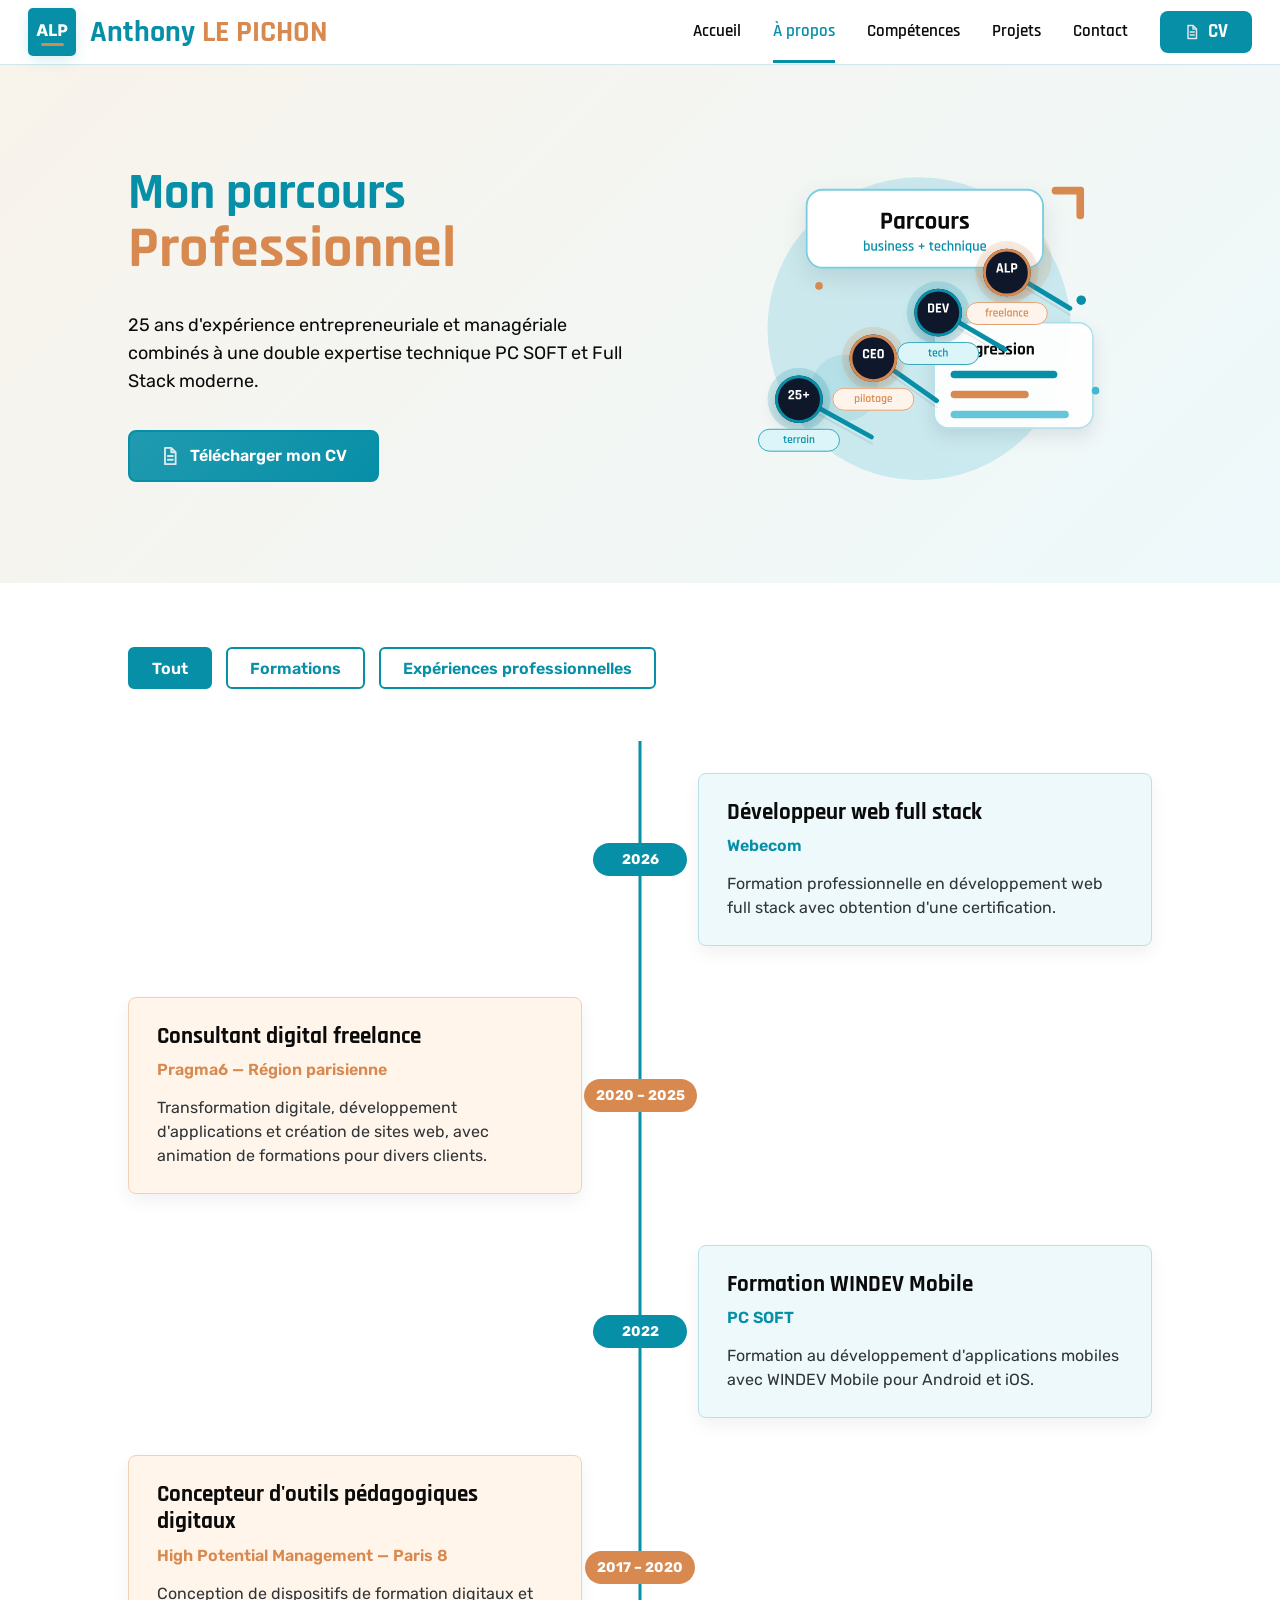
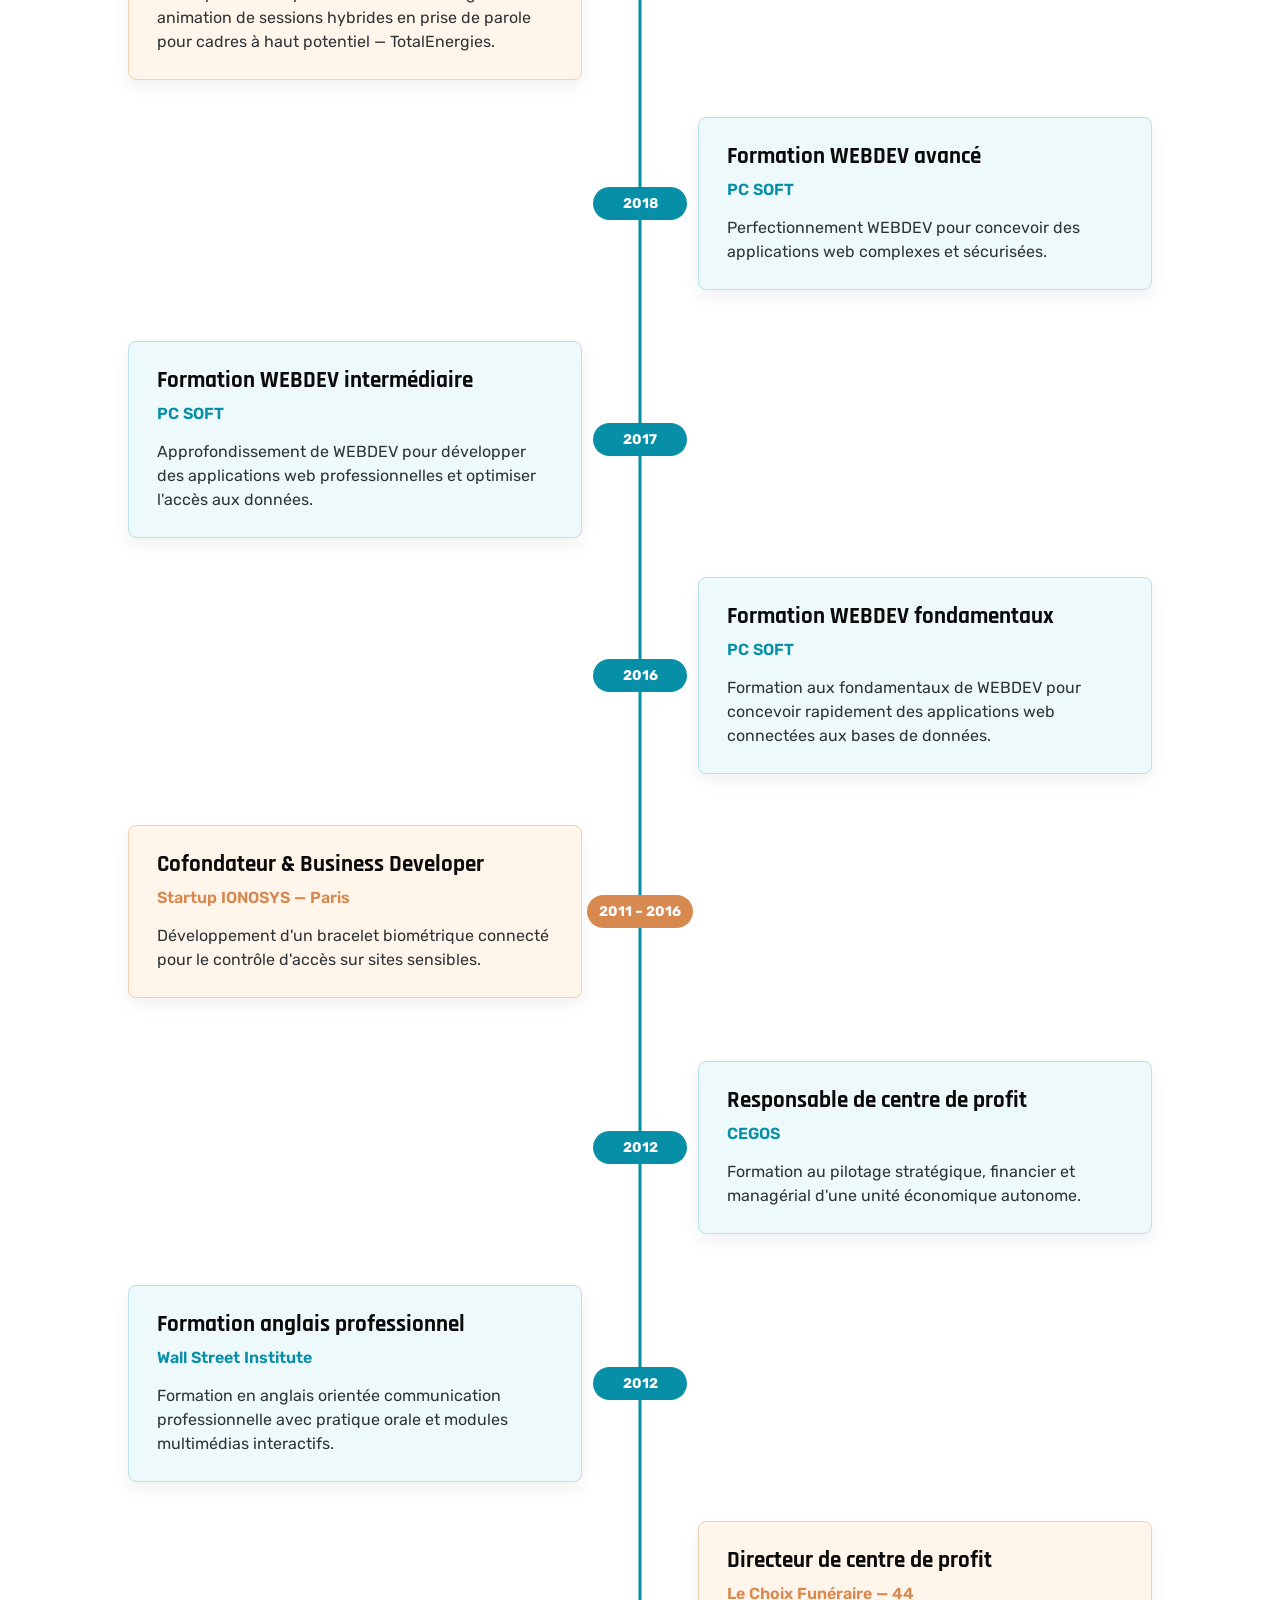
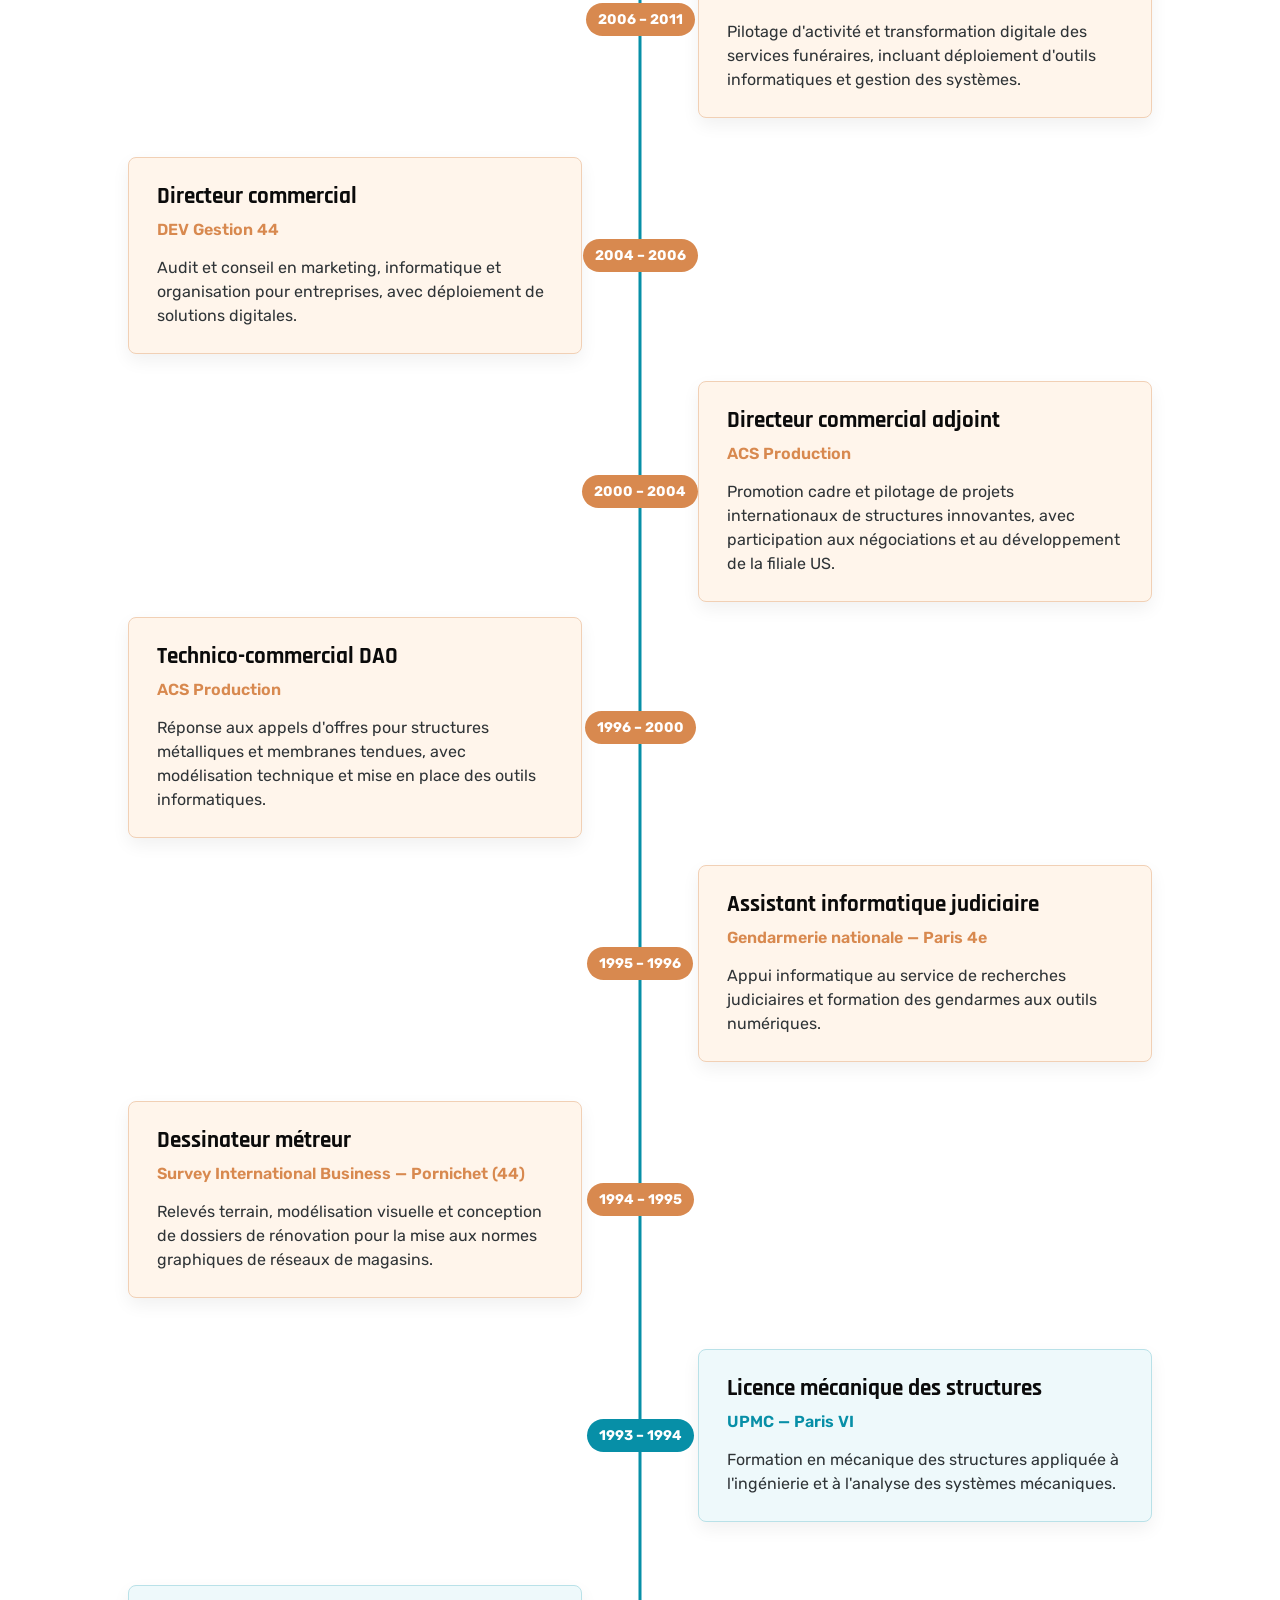
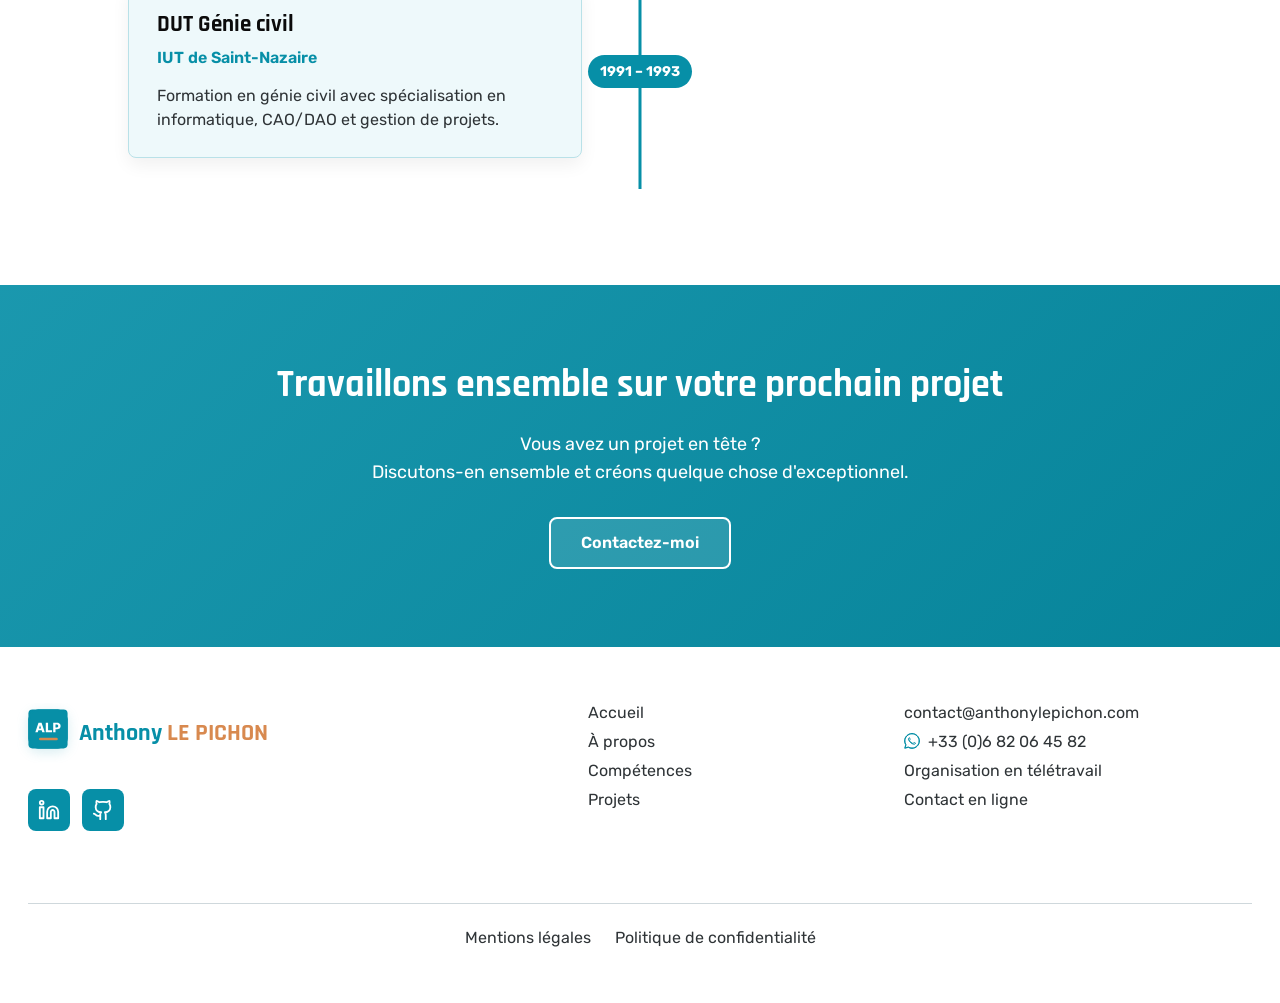
==== commit df188ac9: "Retirer les animations d’apparition des sections" ====
--- a/pages/a-propos.html
+++ b/pages/a-propos.html
@@ -231,6 +231,5 @@
     <!-- Le script est placé à la fin pour que le HTML soit chargé avant son exécution. -->
     <script src="../js/header.js"></script>
     <script src="../js/timeline.js"></script>
-    <script src="../js/animations.js"></script>
 </body>
 </html>
--- a/css/style.css
+++ b/css/style.css
@@ -1 +1,2789 @@
-@font-face{font-family:"Inter";font-style:normal;font-weight:400;font-display:swap;src:url("../assets/fonts/inter/inter-latin.woff2") format("woff2")}@font-face{font-family:"Inter";font-style:normal;font-weight:500;font-display:swap;src:url("../assets/fonts/inter/inter-latin.woff2") format("woff2")}@font-face{font-family:"Inter";font-style:normal;font-weight:600;font-display:swap;src:url("../assets/fonts/inter/inter-latin.woff2") format("woff2")}@font-face{font-family:"Inter";font-style:normal;font-weight:700;font-display:swap;src:url("../assets/fonts/inter/inter-latin.woff2") format("woff2")}@font-face{font-family:"Rajdhani";font-style:normal;font-weight:400;font-display:swap;src:url("../assets/fonts/rajdhani/rajdhani-regular-400.woff2") format("woff2")}@font-face{font-family:"Rajdhani";font-style:normal;font-weight:500;font-display:swap;src:url("../assets/fonts/rajdhani/rajdhani-medium-500.woff2") format("woff2")}@font-face{font-family:"Rajdhani";font-style:normal;font-weight:600;font-display:swap;src:url("../assets/fonts/rajdhani/rajdhani-semibold-600.woff2") format("woff2")}@font-face{font-family:"Rajdhani";font-style:normal;font-weight:700;font-display:swap;src:url("../assets/fonts/rajdhani/rajdhani-bold-700.woff2") format("woff2")}@font-face{font-family:"Rubik";font-style:normal;font-weight:400;font-display:swap;src:url("../assets/fonts/rubik/rubik-latin.woff2") format("woff2")}@font-face{font-family:"Rubik";font-style:normal;font-weight:500;font-display:swap;src:url("../assets/fonts/rubik/rubik-latin.woff2") format("woff2")}@font-face{font-family:"Rubik";font-style:normal;font-weight:600;font-display:swap;src:url("../assets/fonts/rubik/rubik-latin.woff2") format("woff2")}@font-face{font-family:"Rubik";font-style:normal;font-weight:700;font-display:swap;src:url("../assets/fonts/rubik/rubik-latin.woff2") format("woff2")}*,*::before,*::after{box-sizing:border-box}html{scroll-behavior:smooth}@media(prefers-reduced-motion: reduce){html{scroll-behavior:auto}}body{margin:0;color:#2f3437;font-family:"Rubik",Arial,sans-serif}.visually-hidden{position:absolute;width:1px;height:1px;padding:0;margin:-1px;overflow:hidden;clip:rect(0, 0, 0, 0);white-space:nowrap;border:0}@media(prefers-reduced-motion: no-preference){.motion-reveal--visible{animation:section-reveal .55s ease-out both}.button,.project-card,.projects-card,.skill-card,.timeline-card,.contact-card{transition:transform .2s ease,box-shadow .2s ease}.button:hover,.project-card:hover,.projects-card:hover,.skill-card:hover,.timeline-card:hover,.contact-card:hover{transform:translateY(-4px);box-shadow:0 10px 22px rgba(11,11,11,.12)}}@keyframes section-reveal{from{opacity:0;transform:translateY(18px)}to{opacity:1;transform:translateY(0)}}.skip-link{position:absolute;top:8px;left:24px;z-index:100;padding:12px 16px;color:#fff;font-weight:600;text-decoration:none;background-color:#0b0b0b;border-radius:4px;transform:translateY(-150%)}.skip-link:focus{transform:translateY(0);outline:3px solid #0b0b0b;outline-offset:3px}.site-header{position:sticky;top:0;z-index:20;background-color:#fff;border-bottom:1px solid #d1e7ec}.site-header__inner{display:flex;align-items:center;width:calc(100% - 48px);max-width:1224px;min-height:64px;margin:0 auto}.site-header__brand{display:flex;align-items:center;height:64px;color:#078fa7;font-family:"Rajdhani",Arial,sans-serif;font-size:30px;font-weight:700;line-height:45px;letter-spacing:0;text-decoration:none;white-space:nowrap}.site-header__logo{display:block;width:76px;height:74px;margin-left:-14px;transform:translateY(5px)}.site-header__surname{color:#d8894f}.site-header__menu-button{display:none;width:40px;height:40px;padding:10px;margin-left:auto;background-color:rgba(0,0,0,0);border:0;cursor:pointer}.site-header__menu-line{display:block;width:20px;height:3px;margin:3px 0;background-color:#078fa7;border-radius:2px;transition:transform .2s ease,opacity .2s ease}.site-header__menu-button.is-open .site-header__menu-line:first-of-type{transform:translateY(6px) rotate(45deg)}.site-header__menu-button.is-open .site-header__menu-line:nth-of-type(2){opacity:0}.site-header__menu-button.is-open .site-header__menu-line:last-of-type{transform:translateY(-6px) rotate(-45deg)}.site-navigation{margin-left:auto}.site-navigation__list{display:flex;align-items:center;gap:32px;padding:0;margin:0;list-style:none}.site-navigation__link{display:block;padding:19px 0 17px;color:#0b0b0b;font-family:"Rajdhani",Arial,sans-serif;font-size:17px;font-weight:600;line-height:1.4;text-decoration:none;border-bottom:3px solid rgba(0,0,0,0)}.site-navigation__link:hover,.site-navigation__link:focus-visible,.site-navigation__link[aria-current=page]{color:#078fa7;border-bottom-color:#078fa7}.site-navigation__cv{display:inline-flex;align-items:center;justify-content:center;gap:8px;min-width:92px;min-height:42px;padding:8px 18px;color:#fff;font-family:"Rajdhani",Arial,sans-serif;font-size:19px;font-weight:700;line-height:1.2;text-decoration:none;background-color:#078fa7;border-radius:8px}.site-navigation__cv img{display:block;width:16px;height:16px}.site-navigation__cv:hover,.site-navigation__cv:focus-visible{background-color:#0b0b0b}.site-header__brand:focus-visible,.site-header__menu-button:focus-visible,.site-navigation__link:focus-visible,.site-navigation__cv:focus-visible{outline:3px solid #078fa7;outline-offset:3px}@media screen and (max-width: 1023px){.site-header__inner{width:100%;min-height:72px;padding:0 40px}.site-header__brand{font-size:20px;line-height:30px}.site-header__logo{width:54px;height:53px;margin-left:-10px;transform:translateY(4px)}.site-header__menu-button{display:block}.site-navigation{position:absolute;top:100%;right:0;left:0;display:none;margin-left:0;background-color:#fff;border-top:1px solid #d1e7ec;border-bottom:1px solid #d1e7ec;box-shadow:0 8px 18px rgba(11,11,11,.08)}.site-navigation.is-open{display:block}.site-navigation__list{display:block;padding:12px 40px 20px}.site-navigation__link{padding:12px 0;font-size:18px;border-bottom:0}.site-navigation__link:hover,.site-navigation__link:focus-visible,.site-navigation__link[aria-current=page]{border-bottom-color:rgba(0,0,0,0)}.site-navigation__cv{width:100%;margin-top:12px}}@media screen and (max-width: 480px){.site-header__inner{min-height:64px;padding:0 24px}.site-header__brand{font-size:18px;line-height:27px}.site-navigation__list{padding-right:24px;padding-left:24px}}@media(prefers-reduced-motion: reduce){.site-header__menu-line{transition:none}}.home-container{width:calc(100% - 48px);max-width:1224px;margin:0 auto}.text-accent{color:#a95016}.section-title{margin:0 0 32px;color:#078fa7;font-family:"Rajdhani",Arial,sans-serif;font-size:40px;font-weight:700;line-height:1.12}.section-title span{display:block}.section-title--inline span{display:inline}.home-section{padding:80px 0}.button{display:inline-flex;align-items:center;justify-content:center;min-height:52px;padding:12px 30px;color:#078fa7;font-weight:600;text-align:center;text-decoration:none;border:2px solid #078fa7;border-radius:8px}.button--primary{color:#fff;background-color:#078fa7}.button--secondary{background-color:#fff}.button--light{color:#fff;background-color:rgba(255,255,255,.12);border-color:#fff}.button:hover,.button:focus-visible{color:#fff;background-color:#0b0b0b;border-color:#0b0b0b}.button:focus-visible{outline:3px solid #0b0b0b;outline-offset:3px}.home-hero{padding:82px 0;background-color:#f8f3eb}.home-hero__inner{display:grid;grid-template-columns:minmax(0, 1fr) 480px;gap:96px;align-items:center;max-width:1024px}.home-hero__title{margin:0 0 42px;color:#078fa7;font-family:"Rajdhani",Arial,sans-serif;font-size:58px;font-weight:700;line-height:1}.home-hero__title span{display:block}.home-hero__description{max-width:590px;margin:0 0 42px;color:#0b0b0b;font-size:19px;line-height:1.55}.home-hero__actions{display:flex;flex-wrap:wrap;gap:16px}.home-hero__portrait{display:flex;justify-content:center}.home-hero__portrait-image{display:block;width:430px;max-width:100%;aspect-ratio:398/441}.home-vision__inner{display:grid;grid-template-columns:430px minmax(0, 1fr);gap:92px;align-items:center;max-width:1024px}.home-vision__illustration{display:flex;justify-content:center}.home-vision__image{display:block;width:420px;max-width:100%}.benefit-list,.choice-list{padding:0;margin:0;list-style:none}.benefit-list{display:grid;gap:28px}.benefit-list__item{display:grid;grid-template-columns:22px minmax(0, 1fr);gap:14px;align-items:start}.benefit-list__check{display:block;width:20px;height:20px;padding:3px;margin-top:4px;border:2px solid #078fa7;border-radius:50%}.benefit-list h3,.choice-list h3,.project-card h3{margin:0;color:#0b0b0b;font-family:"Rajdhani",Arial,sans-serif;font-weight:700}.benefit-list h3{font-size:23px}.benefit-list p,.choice-list p{margin:6px 0 0;line-height:1.5}.home-projects{background-color:#f8f3eb}.project-grid{display:grid;grid-template-columns:repeat(3, minmax(0, 1fr));gap:32px}.project-grid__status{grid-column:1/-1;margin:0;text-align:center}.project-card{overflow:hidden;background-color:#fff;border:1px solid #cbe5ea;border-radius:8px;box-shadow:0 8px 20px rgba(11,11,11,.05)}.project-card__image{display:block;width:100%;height:220px;padding:18px;object-fit:contain;background-color:#eef9fb;border-bottom:1px solid #cbe5ea}.project-card__content{padding:24px}.project-card h3{min-height:58px;font-size:24px;line-height:1.2}.project-card__category{display:inline-block;padding:5px 12px;margin:18px 0;color:#078fa7;font-size:13px;font-weight:700;text-transform:uppercase;border:1px solid #078fa7;border-radius:20px}.project-card__description{margin:0;line-height:1.5}.home-projects__action{margin-top:48px;text-align:center}.home-choice__inner{display:grid;grid-template-columns:minmax(0, 1fr) 360px;gap:80px;align-items:center;max-width:1024px}.home-choice__introduction{max-width:700px;margin:0 0 36px;font-size:18px;line-height:1.55}.choice-list{display:grid;gap:26px}.choice-list__item{display:grid;grid-template-columns:50px minmax(0, 1fr);gap:18px;align-items:start}.choice-list__icon{display:block;width:48px;height:48px;padding:12px;background-color:#078fa7;border-radius:10px}.choice-list h3{font-size:23px}.home-choice__illustration{display:flex;justify-content:center}.home-choice__image{display:block;width:330px;max-width:100%}.home-contact{padding:78px 0;color:#fff;text-align:center;background-color:#078fa7}.home-contact__inner{max-width:850px}.home-contact h2{margin:0 0 22px;font-family:"Rajdhani",Arial,sans-serif;font-size:38px;line-height:1.2}.home-contact p{margin:0 0 30px;font-size:18px;line-height:1.55}.site-footer{padding:56px 0;background-color:#fff}.site-footer__inner{display:grid;grid-template-columns:1.4fr .7fr 1fr;gap:72px;align-items:start}.site-footer__brand{display:inline-flex;align-items:center;color:#078fa7;font-family:"Rajdhani",Arial,sans-serif;font-size:24px;font-weight:700;line-height:32px;letter-spacing:0;text-decoration:none}.site-footer__logo{display:block;width:62px;margin-left:-11px}.site-footer__surname{color:#d8894f}.site-footer__socials,.site-footer__navigation ul,.site-footer__legal ul{padding:0;margin:0;list-style:none}.site-footer__socials{display:flex;gap:12px;margin-top:22px}.site-footer__socials a{display:flex;align-items:center;justify-content:center;width:42px;height:42px;background-color:#078fa7;border-radius:8px}.site-footer__socials img{display:block;width:22px;height:22px}.site-footer__navigation li+li{margin-top:10px}.site-footer__legal{grid-column:1/-1}.site-footer__legal ul{display:flex;flex-wrap:wrap;justify-content:center;gap:10px 24px;padding-top:24px;border-top:1px solid #cfd8dc}.site-footer__navigation a,.site-footer__contact a,.site-footer__legal a{color:#2f3437;text-decoration:none}.site-footer__navigation a:hover,.site-footer__navigation a:focus-visible,.site-footer__contact a:hover,.site-footer__contact a:focus-visible,.site-footer__legal a:hover,.site-footer__legal a:focus-visible{color:#078fa7;text-decoration:underline}.site-footer__contact{display:grid;grid-column:3;grid-row:1;gap:10px;font-style:normal}.site-footer__contact-link{display:flex;align-items:center;gap:8px}.site-footer__contact-link img{display:block;width:16px;height:16px;flex-shrink:0}.site-footer__contact p{margin:0}.site-footer a:focus-visible{outline:3px solid #078fa7;outline-offset:3px}@media screen and (max-width: 1023px){.home-container{width:calc(100% - 80px)}.home-section{padding:68px 0}.home-hero{padding:72px 0}.home-hero__inner{grid-template-columns:minmax(0, 1fr) 288px;gap:48px}.home-hero__title{margin-bottom:24px;font-size:42px}.home-hero__description{margin-bottom:24px;font-size:16px}.home-hero__portrait-image{width:288px}.section-title{font-size:30px}.home-vision__inner{grid-template-columns:250px minmax(0, 1fr);gap:54px}.home-vision__image{width:250px}.benefit-list h3,.choice-list h3{font-size:20px}.project-grid{grid-template-columns:repeat(2, minmax(0, 1fr));gap:28px}.home-choice__inner{grid-template-columns:minmax(0, 1fr) 260px;gap:50px}.choice-list__item{display:block}.choice-list__icon{display:none}.site-footer__inner{grid-template-columns:1.2fr .7fr 1.2fr;gap:40px}.site-footer__brand{font-size:20px;line-height:27px}}@media screen and (max-width: 600px){.home-container{width:calc(100% - 48px)}.home-section{padding:58px 0}.home-hero{padding:46px 0 40px}.home-hero__inner,.home-vision__inner,.home-choice__inner{grid-template-columns:1fr}.home-hero__inner{gap:46px}.home-hero__title{margin-bottom:24px;font-size:36px}.home-hero__description{font-size:16px}.home-hero__actions{flex-wrap:nowrap}.button{min-height:48px;padding:10px 22px}.home-hero__portrait-image{width:260px}.section-title{margin-bottom:28px;font-size:31px}.home-vision__inner{gap:44px}.home-vision__image{width:250px}.benefit-list{gap:26px}.benefit-list h3,.choice-list h3{font-size:20px}.project-grid{grid-template-columns:1fr;gap:28px}.project-card__image{height:210px}.project-card h3{min-height:0;font-size:22px}.home-choice__inner{gap:48px}.home-choice__introduction{font-size:16px}.home-choice__image{width:270px}.home-contact{padding:58px 0}.home-contact h2{font-size:29px}.home-contact p{font-size:16px}.site-footer{padding:42px 0}.site-footer__inner{grid-template-columns:minmax(0, 1fr) minmax(0, 1.4fr);gap:36px 24px}.site-footer__identity{grid-column:1/-1}.site-footer__contact{grid-column:2;grid-row:2}.site-footer__legal ul{display:grid;gap:10px;justify-items:center}.site-footer__brand{font-size:18px;line-height:24px}.site-footer__contact a{overflow-wrap:anywhere}}.about-container{width:calc(100% - 48px);max-width:1024px;margin:0 auto}.about-hero{padding:78px 0;background-color:#f8f3eb}.about-hero__inner{display:grid;grid-template-columns:minmax(0, 1fr) 420px;gap:92px;align-items:center}.about-hero__title{margin:0 0 32px;color:#078fa7;font-family:"Rajdhani",Arial,sans-serif;font-size:50px;font-weight:700;line-height:1.05}.about-hero__title span{display:block}.about-hero__title-accent{color:#d8894f;font-size:58px}.about-hero__description{max-width:530px;margin:0 0 34px;color:#0b0b0b;font-size:18px;line-height:1.55}.about-hero__cv{gap:10px}.about-hero__cv img{display:block;width:20px;height:20px}.about-hero__illustration{display:flex;justify-content:center}.about-hero__image{display:block;width:410px;max-width:100%}.about-timeline{padding:64px 0 96px}.timeline-filters{display:flex;flex-wrap:wrap;gap:14px;margin-bottom:52px}.timeline-filters__button{min-height:42px;padding:9px 22px;color:#078fa7;font:inherit;font-weight:600;cursor:pointer;background-color:#fff;border:2px solid #078fa7;border-radius:6px}.timeline-filters__button:hover,.timeline-filters__button.is-active{color:#fff;background-color:#078fa7}.timeline-filters__button:focus-visible{outline:3px solid #0b0b0b;outline-offset:3px}.timeline-status{margin:0 0 28px;color:#0b0b0b;text-align:center}.timeline-list{position:relative;padding:0;margin:0;list-style:none}.timeline-list::before{position:absolute;top:0;bottom:0;left:50%;width:3px;content:"";background-color:#078fa7;transform:translateX(-50%)}.timeline-entry{position:relative;display:grid;grid-template-columns:minmax(0, 1fr) 116px minmax(0, 1fr);align-items:center;min-height:236px}.timeline-entry[hidden]{display:none}.timeline-entry::before{position:absolute;z-index:2;top:50%;left:50%;width:16px;height:16px;content:"";background-color:#fff;border:4px solid #078fa7;border-radius:50%;transform:translate(-50%, -50%)}.timeline-entry__date{z-index:3;grid-column:2;justify-self:center;min-width:94px;padding:8px 12px;color:#fff;font-size:14px;font-weight:700;text-align:center;border-radius:20px}.timeline-entry--training .timeline-entry__date{background-color:#078fa7}.timeline-entry--experience .timeline-entry__date{background-color:#d8894f}.timeline-card{padding:25px 28px;border:1px solid;border-radius:8px;box-shadow:0 7px 18px rgba(11,11,11,.06)}.timeline-entry--left .timeline-card{grid-column:1;grid-row:1}.timeline-entry--right .timeline-card{grid-column:3;grid-row:1}.timeline-entry--training .timeline-card{background-color:#eef9fb;border-color:#b9e1e8}.timeline-entry--experience .timeline-card{background-color:#fff5eb;border-color:#f1d0b5}.timeline-card h3{margin:0 0 8px;color:#0b0b0b;font-family:"Rajdhani",Arial,sans-serif;font-size:23px;line-height:1.2}.timeline-card p{margin:0;line-height:1.5}.timeline-card__organization{margin-bottom:14px !important;color:#078fa7;font-weight:600}.timeline-entry--experience .timeline-card__organization{color:#d8894f}@media screen and (max-width: 1023px){.about-container{width:calc(100% - 80px)}.about-hero{padding:66px 0}.about-hero__inner{grid-template-columns:minmax(0, 1fr) 280px;gap:48px}.about-hero__title{margin-bottom:24px;font-size:40px}.about-hero__title-accent{font-size:46px}.about-hero__description{margin-bottom:26px;font-size:16px}.about-hero__image{width:280px}.about-timeline{padding:58px 0 80px}.timeline-filters{display:none}.timeline-entry{grid-template-columns:minmax(0, 1fr) 84px minmax(0, 1fr);min-height:250px}.timeline-entry__date{min-width:80px;padding:7px 8px;font-size:12px}.timeline-card{padding:20px}.timeline-card h3{font-size:20px}.timeline-card p{font-size:14px}}@media screen and (max-width: 600px){.about-container{width:calc(100% - 48px)}.about-hero{padding:44px 0 38px}.about-hero__inner{grid-template-columns:1fr;gap:40px}.about-hero__title{font-size:36px}.about-hero__title-accent{font-size:41px}.about-hero__description{font-size:16px}.about-hero__cv{width:100%}.about-hero__image{width:255px}.about-timeline{padding:50px 0 66px}.timeline-list{padding-left:24px}.timeline-list::before{left:6px;transform:none}.timeline-entry{display:block;min-height:0;margin-bottom:28px}.timeline-entry::before{top:18px;left:-18px;transform:translate(-50%, -50%)}.timeline-entry__date{position:relative;display:inline-block;min-width:94px;margin:0 0 -12px 16px;font-size:13px}.timeline-card{padding:28px 18px 20px}.timeline-card h3{font-size:20px}.timeline-card p{font-size:14px}}.skills-container{width:calc(100% - 48px);max-width:1224px;margin:0 auto}.skills-hero{padding:78px 0;background-color:#f8f3eb}.skills-hero__inner{display:grid;grid-template-columns:minmax(0, 1fr) 420px;gap:92px;align-items:center;max-width:1024px}.skills-hero__title{margin:0 0 32px;color:#078fa7;font-family:"Rajdhani",Arial,sans-serif;font-size:50px;font-weight:700;line-height:1.05}.skills-hero__title span{display:block}.skills-hero__title-accent{color:#a95016;font-size:58px}.skills-hero__description{max-width:560px;margin:0;color:#0b0b0b;font-size:18px;line-height:1.55}.skills-hero__illustration{display:flex;justify-content:center}.skills-hero__image{display:block;width:400px;max-width:100%}.skills-status{width:calc(100% - 48px);max-width:900px;padding:56px 0;margin:0 auto;text-align:center}.skills-status:empty{display:none}.skills-category{padding:54px 0 58px;background-color:#fff}.skills-category:nth-child(even){background-color:#f8f3eb}.skills-category__title{margin:0 0 42px;color:#078fa7;font-family:"Rajdhani",Arial,sans-serif;font-size:34px;font-weight:700;line-height:1.2;text-align:center}.skills-category__title-accent{color:#a95016}.skills-grid{display:grid;grid-template-columns:repeat(4, minmax(0, 1fr));gap:26px 28px;padding:0;margin:0;list-style:none}.skill-card{position:relative;display:grid;grid-template-columns:58px minmax(0, 1fr) 54px;gap:14px;align-items:center;min-height:88px;padding:12px 14px;background-color:#fff;border:1px solid #d5e7eb;border-radius:8px;box-shadow:0 7px 16px rgba(11,11,11,.07)}.skill-card__highlight{position:absolute;top:-10px;left:-10px;display:flex;align-items:center;justify-content:center;width:24px;height:24px;color:#0b0b0b;font-size:17px;line-height:1;background-color:#f6c900;border:1px solid #d6aa00;border-radius:50%}.skill-card__icon-background{display:flex;align-items:center;justify-content:center;width:58px;height:58px;background-color:#eef5f7;border-radius:8px}.skill-card__icon{display:block;width:40px;height:40px;object-fit:contain}.skill-card__name{margin:0;color:#0b0b0b;font-family:"Rajdhani",Arial,sans-serif;font-size:17px;font-weight:700;line-height:1.2;text-transform:uppercase}.skill-card__level{position:relative;display:flex;align-items:center;justify-content:center;width:52px;height:52px;color:#075f70;font-size:12px;font-weight:700;background:conic-gradient(#16b995 0deg, #e8f4f7 0deg);border-radius:50%}.skill-card__level::before{position:absolute;width:42px;height:42px;content:"";background-color:#fff;border-radius:50%}.skill-card__level-value{position:relative;z-index:1}.skill-card__level--0{background:conic-gradient(#e8f4f7 0deg 360deg)}.skill-card__level--50{background:conic-gradient(#16b995 0deg 180deg, #e8f4f7 180deg 360deg)}.skill-card__level--55{background:conic-gradient(#16b995 0deg 198deg, #e8f4f7 198deg 360deg)}.skill-card__level--65{background:conic-gradient(#16b995 0deg 234deg, #e8f4f7 234deg 360deg)}.skill-card__level--70{background:conic-gradient(#9b51e0 0deg 252deg, #e8f4f7 252deg 360deg)}.skill-card__level--75{background:conic-gradient(#9b51e0 0deg 270deg, #e8f4f7 270deg 360deg)}.skill-card__level--80{background:conic-gradient(#9b51e0 0deg 288deg, #e8f4f7 288deg 360deg)}.skill-card__level--unknown{color:#2f3437;background:conic-gradient(#e8f4f7 0deg 360deg)}@media screen and (max-width: 1023px){.skills-container{width:calc(100% - 80px)}.skills-hero{padding:66px 0}.skills-hero__inner{grid-template-columns:minmax(0, 1fr) 280px;gap:48px}.skills-hero__title{margin-bottom:24px;font-size:40px}.skills-hero__title-accent{font-size:46px}.skills-hero__description{font-size:16px}.skills-hero__image{width:280px}.skills-category{padding:46px 0 50px}.skills-category__title{margin-bottom:34px;font-size:29px}.skills-grid{grid-template-columns:repeat(2, minmax(0, 1fr));gap:24px}}@media screen and (max-width: 600px){.skills-container{width:calc(100% - 48px)}.skills-hero{padding:44px 0 38px}.skills-hero__inner{grid-template-columns:1fr;gap:36px}.skills-hero__title{font-size:36px}.skills-hero__title-accent{font-size:41px}.skills-hero__description{font-size:16px}.skills-hero__image{width:245px}.skills-category{padding:38px 0 42px}.skills-category__title{margin-bottom:30px;font-size:24px}.skills-grid{grid-template-columns:1fr;gap:20px}.skill-card{grid-template-columns:54px minmax(0, 1fr) 50px;min-height:80px;padding:11px 12px}.skill-card__icon-background{width:54px;height:54px}.skill-card__icon{width:38px;height:38px}.skill-card__level{width:48px;height:48px;font-size:11px}.skill-card__level::before{width:38px;height:38px}}.contact-container{width:calc(100% - 48px);max-width:1224px;margin:0 auto}.contact-hero{padding:78px 0;background-color:#f8f3eb}.contact-hero__inner{display:grid;grid-template-columns:minmax(0, 1fr) 400px;gap:92px;align-items:center;max-width:1024px}.contact-hero__title{margin:0 0 32px;color:#078fa7;font-family:"Rajdhani",Arial,sans-serif;font-size:50px;font-weight:700;line-height:1.05}.contact-hero__title span{display:block}.contact-hero__title-accent{color:#d8894f;font-size:58px}.contact-hero__description{max-width:590px;margin:0;color:#0b0b0b;font-size:18px;line-height:1.55}.contact-hero__illustration{display:flex;justify-content:center}.contact-hero__image{display:block;width:370px;max-width:100%}.contact-content{padding:86px 0 96px}.contact-content__layout{display:grid;grid-template-columns:minmax(0, 2.15fr) minmax(280px, 1fr);gap:54px;align-items:start}.contact-form,.contact-card{background-color:#fff;border:1px solid #cbe5ea;border-radius:8px;box-shadow:0 8px 18px rgba(11,11,11,.06)}.contact-form{padding:34px 32px 38px}.contact-form__title{margin:0 0 8px;color:#078fa7;font-family:"Rajdhani",Arial,sans-serif;font-size:38px;font-weight:700;line-height:1.15}.contact-form__title span{color:#d8894f}.contact-form__required{margin:0 0 26px;color:#2f3437;font-size:13px}.contact-form__fields{display:grid;grid-template-columns:repeat(2, minmax(0, 1fr));gap:22px 24px}.contact-field{display:flex;flex-direction:column;gap:8px}.contact-field--full{grid-column:1/-1}.contact-field label{color:#0b0b0b;font-weight:600}.contact-field__optional{display:block;margin-top:5px;color:#2f3437;font-size:13px;font-weight:400}.contact-field input,.contact-field select,.contact-field textarea{width:100%;color:#0b0b0b;font:inherit;background-color:#fff;border:1px solid #cbe5ea;border-radius:7px}.contact-field input,.contact-field select{min-height:52px;padding:11px 14px}.contact-field select{cursor:pointer}.contact-field textarea{min-height:178px;padding:15px 14px;resize:vertical}.contact-field input::placeholder,.contact-field textarea::placeholder{color:#777f83;opacity:1}.contact-field input:focus-visible,.contact-field select:focus-visible,.contact-field textarea:focus-visible{outline:3px solid #078fa7;outline-offset:2px;border-color:#078fa7}.contact-form__privacy{margin:-6px 0 0;color:#2f3437;font-size:13px;line-height:1.45}.contact-form__privacy a{color:#078fa7}.contact-form__privacy a:focus-visible{outline:3px solid #078fa7;outline-offset:3px}.contact-form__submit{min-height:54px;padding:12px 24px;color:#fff;font:inherit;font-weight:700;cursor:pointer;background-color:#078fa7;border:2px solid #078fa7;border-radius:7px;box-shadow:0 6px 12px rgba(7,143,167,.18)}.contact-form__submit:hover,.contact-form__submit:focus-visible{color:#fff;background-color:#0b0b0b;border-color:#0b0b0b}.contact-form__submit:focus-visible{outline:3px solid #0b0b0b;outline-offset:3px}.contact-sidebar{display:grid;gap:24px}.contact-card{padding:30px 28px}.contact-card h2{margin:0 0 25px;color:#0b0b0b;font-family:"Rajdhani",Arial,sans-serif;font-size:25px;font-weight:700;line-height:1.15}.contact-information,.contact-benefits{padding:0;margin:0;list-style:none}.contact-information{display:grid;gap:20px}.contact-information li{display:grid;grid-template-columns:48px minmax(0, 1fr);gap:14px;align-items:center}.contact-information li>span:last-child{display:grid;gap:4px}.contact-information__icon{display:flex;align-items:center;justify-content:center;width:48px;height:48px;background-color:#078fa7;border-radius:8px}.contact-information__icon img{display:block;width:22px;height:22px}.contact-information strong{font-size:14px}.contact-information a{color:#2f3437;overflow-wrap:anywhere;text-decoration:none}.contact-information a:hover,.contact-information a:focus-visible{color:#078fa7;text-decoration:underline}.contact-card__link{display:flex;align-items:center;justify-content:center;min-height:48px;margin-top:26px;color:#078fa7;font-weight:700;text-decoration:none;border:2px solid #078fa7;border-radius:7px}.contact-card__link--primary{gap:8px;color:#fff;background-color:#078fa7}.contact-card__whatsapp-icon{display:block;width:18px;height:18px;filter:brightness(0) invert(1)}.contact-card__link:hover,.contact-card__link:focus-visible{color:#fff;background-color:#0b0b0b;border-color:#0b0b0b}.contact-card__link:focus-visible,.contact-information a:focus-visible{outline:3px solid #0b0b0b;outline-offset:3px}.contact-benefits{display:grid;gap:13px}.contact-benefits li{display:grid;grid-template-columns:18px minmax(0, 1fr);gap:8px;line-height:1.35}.contact-benefits li span{color:#078fa7;font-weight:700}.contact-location{padding:80px 0 96px;background-color:#f8f3eb}.contact-location__inner{text-align:center}.contact-location h2{margin:0 0 14px;color:#078fa7;font-family:"Rajdhani",Arial,sans-serif;font-size:38px;font-weight:700;line-height:1.1}.contact-location h2 span{color:#d8894f}.contact-location__profession{margin:0 0 48px;color:#0b0b0b;font-family:"Rajdhani",Arial,sans-serif;font-size:24px;font-weight:700}.contact-map{display:block;width:100%;height:480px;object-fit:cover;border:1px solid #cbe5ea;border-radius:8px;box-shadow:0 8px 20px rgba(11,11,11,.05)}@media screen and (max-width: 1023px){.contact-container{width:calc(100% - 80px)}.contact-hero{padding:62px 0}.contact-hero__inner{grid-template-columns:minmax(0, 1fr) 260px;gap:44px}.contact-hero__title{margin-bottom:24px;font-size:40px}.contact-hero__title-accent{font-size:46px}.contact-hero__description{font-size:16px}.contact-hero__image{width:260px}.contact-content{padding:50px 0 60px}.contact-content__layout{grid-template-columns:1fr;gap:32px}.contact-form{padding:28px 24px 34px}.contact-form__title{font-size:32px;text-align:center}.contact-form__submit{justify-self:center;min-width:190px}.contact-sidebar{grid-template-columns:repeat(2, minmax(0, 1fr));align-items:start}.contact-card{padding:24px 22px}.contact-information li{display:block}.contact-information__icon,.contact-card__link{display:none}.contact-card__link--primary{display:flex}.contact-location{padding:58px 0 68px}.contact-location h2{font-size:32px}.contact-location__profession{margin-bottom:34px;font-size:20px}.contact-map{height:265px}}@media screen and (max-width: 600px){.contact-container{width:calc(100% - 48px)}.contact-hero{padding:44px 0 40px}.contact-hero__inner{grid-template-columns:1fr;gap:34px}.contact-hero__title{margin-bottom:24px;font-size:35px}.contact-hero__title-accent{font-size:41px}.contact-hero__description{font-size:15px}.contact-hero__image{width:245px}.contact-content{padding:48px 0 58px}.contact-form{padding:24px 18px 28px}.contact-form__title{font-size:27px}.contact-form__fields{grid-template-columns:1fr;gap:20px}.contact-field--full{grid-column:auto}.contact-field input,.contact-field select{min-height:50px}.contact-field textarea{min-height:150px}.contact-form__submit{width:100%}.contact-sidebar{grid-template-columns:1fr;gap:28px}.contact-card{padding:24px 20px}.contact-card h2{font-size:23px}.contact-location{padding:50px 0 58px}.contact-location h2{font-size:28px}.contact-location__profession{margin-bottom:30px;font-size:17px}.contact-map{height:225px}}.projects-container{width:calc(100% - 48px);max-width:1224px;margin:0 auto}.projects-hero{padding:78px 0;background-color:#f8f3eb}.projects-hero__inner{display:grid;grid-template-columns:minmax(0, 1fr) 400px;gap:92px;align-items:center;max-width:1024px}.projects-hero__title{margin:0 0 32px;color:#078fa7;font-family:"Rajdhani",Arial,sans-serif;font-size:50px;font-weight:700;line-height:1.05}.projects-hero__title span{display:block}.projects-hero__title-accent{color:#d8894f;font-size:58px}.projects-hero__description{max-width:570px;margin:0;color:#0b0b0b;font-size:18px;line-height:1.55}.projects-hero__github{display:inline-flex;align-items:center;justify-content:center;gap:9px;min-height:46px;padding:10px 22px;margin-top:28px;color:#fff;font-size:16px;font-weight:600;text-decoration:none;background-color:#078fa7;border:2px solid #078fa7;border-radius:8px}.projects-hero__github-icon{display:block;width:20px;height:20px}.projects-hero__github:hover,.projects-hero__github:focus-visible{background-color:#0b0b0b;border-color:#0b0b0b}.projects-hero__github:focus-visible{outline:3px solid #078fa7;outline-offset:3px}.projects-hero__illustration{display:flex;justify-content:center}.projects-hero__image{display:block;width:370px;max-width:100%}.projects-listing{padding:58px 0 96px}.projects-filters{display:flex;flex-wrap:wrap;gap:12px;margin-bottom:50px}.projects-filters:empty{display:none}.projects-filters__button{min-height:44px;padding:9px 22px;color:#078fa7;font:inherit;font-weight:600;cursor:pointer;background-color:#fff;border:2px solid #078fa7;border-radius:8px}.projects-filters__button:hover,.projects-filters__button:focus-visible,.projects-filters__button.is-active{color:#fff;background-color:#078fa7}.projects-filters__button:focus-visible{outline:3px solid #0b0b0b;outline-offset:3px}.projects-status,.projects-noscript{margin:0 0 30px;text-align:center}.projects-grid{display:grid;grid-template-columns:repeat(3, minmax(0, 1fr));gap:34px 32px}.projects-card{overflow:hidden;background-color:#fff;border:1px solid #cbe5ea;border-radius:8px;box-shadow:0 8px 20px rgba(11,11,11,.06)}.projects-card[hidden]{display:none}.projects-card__visual{position:relative}.projects-card__image{display:block;width:100%;height:220px;padding:18px;object-fit:contain;background-color:#eef9fb;border-bottom:1px solid #cbe5ea}.projects-card__featured{position:absolute;top:14px;left:14px;z-index:1;margin:0}.projects-card__featured img{display:block;width:32px;height:32px}.projects-card__content{padding:24px}.projects-card__category{display:inline-block;padding:5px 12px;margin:0 0 16px;color:#075f70;font-size:12px;font-weight:700;border:1px solid #a9dce5;border-radius:20px}.projects-card h3{min-height:52px;margin:0 0 14px;color:#0b0b0b;font-family:"Rajdhani",Arial,sans-serif;font-size:23px;font-weight:700;line-height:1.15}.projects-card__description{margin:0;line-height:1.5}.projects-contact{padding:72px 0;color:#fff;text-align:center;background-color:#078fa7}.projects-contact__inner{max-width:900px}.projects-contact h2{margin:0 0 24px;font-family:"Rajdhani",Arial,sans-serif;font-size:38px;font-weight:700}.projects-contact p{margin:0 0 28px;font-size:17px;line-height:1.55}.projects-contact__link{display:inline-flex;align-items:center;justify-content:center;min-height:50px;padding:11px 28px;color:#fff;font-weight:600;text-decoration:none;background-color:rgba(255,255,255,.12);border:2px solid #fff;border-radius:8px}.projects-contact__link:hover,.projects-contact__link:focus-visible{color:#fff;background-color:#0b0b0b;border-color:#0b0b0b}.projects-contact__link:focus-visible{outline:3px solid #0b0b0b;outline-offset:3px}@media screen and (max-width: 1023px){.projects-container{width:calc(100% - 80px)}.projects-hero{padding:62px 0}.projects-hero__inner{grid-template-columns:minmax(0, 1fr) 260px;gap:44px}.projects-hero__title{margin-bottom:24px;font-size:40px}.projects-hero__title-accent{font-size:46px}.projects-hero__description{font-size:16px}.projects-hero__image{width:260px}.projects-listing{padding:50px 0 64px}.projects-filters{display:none}.projects-card[hidden]{display:block}.projects-grid{grid-template-columns:repeat(2, minmax(0, 1fr));gap:32px 24px}.projects-card__image{height:180px}.projects-card__content{padding:20px 18px 24px}.projects-card h3{min-height:48px;font-size:21px}.projects-contact{padding:56px 0}.projects-contact h2{font-size:31px}}@media screen and (max-width: 600px){.projects-container{width:calc(100% - 48px)}.projects-hero{padding:44px 0 40px}.projects-hero__inner{grid-template-columns:1fr;gap:34px}.projects-hero__title{margin-bottom:24px;font-size:35px}.projects-hero__title-accent{font-size:41px}.projects-hero__description{font-size:15px}.projects-hero__image{width:245px}.projects-listing{padding:48px 0 56px}.projects-grid{grid-template-columns:1fr;gap:28px}.projects-card__image{height:190px}.projects-card h3{min-height:0;font-size:21px}.projects-contact{padding:48px 0}.projects-contact h2{font-size:28px}.projects-contact p{font-size:15px}}.legal-page{padding:72px 0;background-color:#f7fbfc}.legal-container{width:min(100% - 48px,920px);margin:0 auto}.legal-page h1{margin:0 0 16px;color:#078fa7;font-family:"Rajdhani",Arial,sans-serif;font-size:44px;line-height:1.1}.legal-page__introduction{max-width:720px;margin:0 0 36px;font-size:18px;line-height:1.6}.legal-page__section{padding:28px;margin-top:20px;background-color:#fff;border:1px solid #c8e4e9;border-radius:10px}.legal-page h2{margin:0 0 16px;color:#2f3437;font-size:24px}.legal-page p,.legal-page li{line-height:1.65}.legal-page p:last-child,.legal-page ul:last-child{margin-bottom:0}.legal-page a{color:#057d92}.legal-page a:hover,.legal-page a:focus-visible{color:#045d6c}.legal-page a:focus-visible{outline:3px solid #078fa7;outline-offset:3px}@media screen and (max-width: 600px){.legal-page{padding:48px 0}.legal-page h1{font-size:36px}.legal-page__introduction{font-size:16px}.legal-page__section{padding:22px}}
+@charset "UTF-8";
+/*
+ * Ce fichier rassemble les différentes parties SCSS du site.
+ * Il est compilé dans css/style.css, le fichier lu par le navigateur.
+ * L'ordre des imports est volontaire : la base est chargée avant les styles propres aux pages.
+ */
+/*
+ * Les polices sont enregistrées dans le projet pour que le site ne dépende
+ * pas d'un service externe. Le navigateur les chargera depuis l'hébergement OVH.
+ * font-display: swap affiche d'abord une police de secours afin de ne pas masquer le texte pendant le chargement.
+ */
+/* Inter est utilisée uniquement pour le grand titre de la page d'accueil sur ordinateur. */
+@font-face {
+  font-family: "Inter";
+  font-style: normal;
+  font-weight: 400;
+  font-display: swap;
+  src: url("../assets/fonts/inter/inter-latin.woff2") format("woff2");
+}
+@font-face {
+  font-family: "Inter";
+  font-style: normal;
+  font-weight: 500;
+  font-display: swap;
+  src: url("../assets/fonts/inter/inter-latin.woff2") format("woff2");
+}
+@font-face {
+  font-family: "Inter";
+  font-style: normal;
+  font-weight: 600;
+  font-display: swap;
+  src: url("../assets/fonts/inter/inter-latin.woff2") format("woff2");
+}
+@font-face {
+  font-family: "Inter";
+  font-style: normal;
+  font-weight: 700;
+  font-display: swap;
+  src: url("../assets/fonts/inter/inter-latin.woff2") format("woff2");
+}
+/* Rajdhani sert aux titres et aux éléments forts de l'identité visuelle. */
+@font-face {
+  font-family: "Rajdhani";
+  font-style: normal;
+  font-weight: 400;
+  font-display: swap;
+  src: url("../assets/fonts/rajdhani/rajdhani-regular-400.woff2") format("woff2");
+}
+@font-face {
+  font-family: "Rajdhani";
+  font-style: normal;
+  font-weight: 500;
+  font-display: swap;
+  src: url("../assets/fonts/rajdhani/rajdhani-medium-500.woff2") format("woff2");
+}
+@font-face {
+  font-family: "Rajdhani";
+  font-style: normal;
+  font-weight: 600;
+  font-display: swap;
+  src: url("../assets/fonts/rajdhani/rajdhani-semibold-600.woff2") format("woff2");
+}
+@font-face {
+  font-family: "Rajdhani";
+  font-style: normal;
+  font-weight: 700;
+  font-display: swap;
+  src: url("../assets/fonts/rajdhani/rajdhani-bold-700.woff2") format("woff2");
+}
+/* Rubik est utilisée pour les textes courants, les boutons et les interfaces. */
+@font-face {
+  font-family: "Rubik";
+  font-style: normal;
+  font-weight: 400;
+  font-display: swap;
+  src: url("../assets/fonts/rubik/rubik-latin.woff2") format("woff2");
+}
+@font-face {
+  font-family: "Rubik";
+  font-style: normal;
+  font-weight: 500;
+  font-display: swap;
+  src: url("../assets/fonts/rubik/rubik-latin.woff2") format("woff2");
+}
+@font-face {
+  font-family: "Rubik";
+  font-style: normal;
+  font-weight: 600;
+  font-display: swap;
+  src: url("../assets/fonts/rubik/rubik-latin.woff2") format("woff2");
+}
+@font-face {
+  font-family: "Rubik";
+  font-style: normal;
+  font-weight: 700;
+  font-display: swap;
+  src: url("../assets/fonts/rubik/rubik-latin.woff2") format("woff2");
+}
+/*
+ * Ces règles posent une base commune à toutes les pages.
+ * box-sizing évite que les bordures et les espacements agrandissent les éléments.
+ * Elles évitent de recopier les mêmes réglages dans chaque page.
+ */
+*,
+*::before,
+*::after {
+  box-sizing: border-box;
+}
+
+/* Le défilement fluide rend les liens internes plus agréables à suivre. */
+html {
+  scroll-behavior: smooth;
+}
+
+/* Le défilement animé est retiré si l'utilisateur préfère limiter les mouvements. */
+@media (prefers-reduced-motion: reduce) {
+  html {
+    scroll-behavior: auto;
+  }
+}
+body {
+  margin: 0;
+  color: #2f3437;
+  font-family: "Rubik", Arial, sans-serif;
+}
+
+/* Cette classe cache un texte visuellement tout en le laissant lisible par un lecteur d'écran. */
+.visually-hidden {
+  position: absolute;
+  width: 1px;
+  height: 1px;
+  padding: 0;
+  margin: -1px;
+  overflow: hidden;
+  clip: rect(0, 0, 0, 0);
+  white-space: nowrap;
+  border: 0;
+}
+
+/*
+ * Les animations améliorent la perception de fluidité sans déplacer la mise en page.
+ * Elles sont volontairement désactivées pour les personnes qui préfèrent réduire les
+ * mouvements dans les réglages de leur appareil.
+ */
+@media (prefers-reduced-motion: no-preference) {
+  .button,
+  .site-navigation__cv,
+  .timeline-filters__button,
+  .projects-hero__github,
+  .projects-filters__button,
+  .projects-contact__link,
+  .contact-form__submit,
+  .contact-card__link,
+  .project-card,
+  .projects-card,
+  .skill-card,
+  .timeline-card,
+  .contact-card {
+    transition: transform 0.2s ease, box-shadow 0.2s ease;
+  }
+  .button:hover,
+  .site-navigation__cv:hover,
+  .timeline-filters__button:hover,
+  .projects-hero__github:hover,
+  .projects-filters__button:hover,
+  .projects-contact__link:hover,
+  .contact-form__submit:hover,
+  .contact-card__link:hover,
+  .project-card:hover,
+  .projects-card:hover,
+  .skill-card:hover,
+  .timeline-card:hover,
+  .contact-card:hover {
+    transform: translateY(-4px);
+    box-shadow: 0 10px 22px rgba(11, 11, 11, 0.12);
+  }
+}
+/* Les navigateurs compatibles conservent une image de chaque page pendant la navigation.
+   Le fondu croisé évite un écran vide et n'ajoute pas de délai JavaScript. */
+@view-transition {
+  navigation: auto;
+}
+@media (prefers-reduced-motion: no-preference) {
+  /* Les deux instantanés sont animés ensemble : la navigation paraît continue,
+     sans masquer le contenu de la nouvelle page pendant son chargement. */
+  ::view-transition-old(root) {
+    animation: page-transition-leave 0.2s cubic-bezier(0.22, 1, 0.36, 1) both;
+  }
+  ::view-transition-new(root) {
+    animation: page-transition-enter 0.2s cubic-bezier(0.22, 1, 0.36, 1) both;
+  }
+}
+@keyframes page-transition-leave {
+  from {
+    opacity: 1;
+    transform: scale(1);
+  }
+  to {
+    opacity: 0;
+    transform: scale(0.992);
+  }
+}
+@keyframes page-transition-enter {
+  from {
+    opacity: 0;
+    transform: scale(1.008);
+  }
+  to {
+    opacity: 1;
+    transform: scale(1);
+  }
+}
+/* Les visiteurs qui réduisent les mouvements gardent un changement de page instantané. */
+@media (prefers-reduced-motion: reduce) {
+  ::view-transition-old(root),
+  ::view-transition-new(root) {
+    animation: none;
+  }
+}
+/*
+ * Le même header est écrit dans chaque page HTML.
+ * Ce fichier unique conserve néanmoins tous ses styles au même endroit.
+ * Les classes is-open sont ajoutées et retirées seulement par js/header.js sur tablette et mobile.
+ */
+/*
+ * Le lien d'évitement reste hors de l'écran pendant une navigation classique.
+ * Il apparaît avec la touche Tab et conduit directement au contenu principal.
+ */
+.skip-link {
+  position: absolute;
+  top: 8px;
+  left: 24px;
+  z-index: 100;
+  padding: 12px 16px;
+  color: #ffffff;
+  font-weight: 600;
+  text-decoration: none;
+  background-color: #0b0b0b;
+  border-radius: 4px;
+  transform: translateY(-150%);
+}
+
+.skip-link:focus {
+  transform: translateY(0);
+  outline: 3px solid #0b0b0b;
+  outline-offset: 3px;
+}
+
+.site-header {
+  /* sticky conserve la place du header dans la page tout en le gardant visible au défilement. */
+  position: sticky;
+  top: 0;
+  z-index: 20;
+  background-color: #ffffff;
+  border-bottom: 1px solid #d1e7ec;
+}
+
+.site-header__inner {
+  display: flex;
+  align-items: center;
+  width: calc(100% - 48px);
+  max-width: 1224px;
+  min-height: 64px;
+  margin: 0 auto;
+}
+
+.site-header__brand {
+  display: flex;
+  align-items: center;
+  height: 64px;
+  /* Ces deux couleurs reprennent exactement l'identité visuelle de la maquette. */
+  color: rgb(7, 143, 167);
+  font-family: "Rajdhani", Arial, sans-serif;
+  font-size: 30px;
+  font-weight: 700;
+  line-height: 45px;
+  letter-spacing: 0;
+  text-decoration: none;
+  white-space: nowrap;
+}
+
+/*
+ * Le fichier du logo contient une zone transparente réservée à son ombre.
+ * La marge négative aligne le carré bleu avec le bord du contenu.
+ * La translation compense l'espace transparent plus important sous le carré
+ * afin que la partie visible du logo soit centrée verticalement dans le header.
+ */
+.site-header__logo {
+  display: block;
+  width: 76px;
+  height: 74px;
+  margin-left: -14px;
+  transform: translateY(5px);
+}
+
+.site-header__surname {
+  color: #d8894f;
+}
+
+.site-header__menu-button {
+  display: none;
+  width: 40px;
+  height: 40px;
+  padding: 10px;
+  margin-left: auto;
+  background-color: transparent;
+  border: 0;
+  cursor: pointer;
+}
+
+.site-header__menu-line {
+  display: block;
+  width: 20px;
+  height: 3px;
+  margin: 3px 0;
+  background-color: rgb(7, 143, 167);
+  border-radius: 2px;
+  transition: transform 0.2s ease, opacity 0.2s ease;
+}
+
+/* Les trois traits deviennent une croix lorsque le menu est ouvert. */
+.site-header__menu-button.is-open .site-header__menu-line:first-of-type {
+  transform: translateY(6px) rotate(45deg);
+}
+
+.site-header__menu-button.is-open .site-header__menu-line:nth-of-type(2) {
+  opacity: 0;
+}
+
+.site-header__menu-button.is-open .site-header__menu-line:last-of-type {
+  transform: translateY(-6px) rotate(-45deg);
+}
+
+.site-navigation {
+  margin-left: auto;
+}
+
+.site-navigation__list {
+  display: flex;
+  align-items: center;
+  gap: 32px;
+  padding: 0;
+  margin: 0;
+  list-style: none;
+}
+
+.site-navigation__link {
+  display: block;
+  padding: 19px 0 17px;
+  color: #0b0b0b;
+  font-family: "Rajdhani", Arial, sans-serif;
+  font-size: 17px;
+  font-weight: 600;
+  line-height: 1.4;
+  text-decoration: none;
+  border-bottom: 3px solid transparent;
+}
+
+.site-navigation__link:hover,
+.site-navigation__link:focus-visible,
+.site-navigation__link[aria-current=page] {
+  color: rgb(7, 143, 167);
+  border-bottom-color: rgb(7, 143, 167);
+}
+
+/* Ce lien ouvre le CV dans un nouvel onglet pour permettre sa lecture avant téléchargement. */
+.site-navigation__cv {
+  display: inline-flex;
+  align-items: center;
+  justify-content: center;
+  gap: 8px;
+  min-width: 92px;
+  min-height: 42px;
+  padding: 8px 18px;
+  color: #ffffff;
+  font-family: "Rajdhani", Arial, sans-serif;
+  font-size: 19px;
+  font-weight: 700;
+  line-height: 1.2;
+  text-decoration: none;
+  background-color: rgb(7, 143, 167);
+  border-radius: 8px;
+}
+
+.site-navigation__cv img {
+  display: block;
+  width: 16px;
+  height: 16px;
+}
+
+.site-navigation__cv:hover,
+.site-navigation__cv:focus-visible {
+  background-color: #056f82;
+}
+
+.site-header__brand:focus-visible,
+.site-header__menu-button:focus-visible,
+.site-navigation__link:focus-visible,
+.site-navigation__cv:focus-visible {
+  outline: 3px solid rgb(7, 143, 167);
+  outline-offset: 3px;
+}
+
+/* À partir de la tablette, le bouton remplace la navigation horizontale pour éviter qu'elle manque d'espace. */
+@media screen and (max-width: 1023px) {
+  .site-header__inner {
+    width: 100%;
+    min-height: 72px;
+    padding: 0 40px;
+  }
+  .site-header__brand {
+    font-size: 20px;
+    line-height: 30px;
+  }
+  .site-header__logo {
+    width: 54px;
+    height: 53px;
+    margin-left: -10px;
+    transform: translateY(4px);
+  }
+  .site-header__menu-button {
+    display: block;
+  }
+  .site-navigation {
+    position: absolute;
+    top: 100%;
+    right: 0;
+    left: 0;
+    display: none;
+    margin-left: 0;
+    background-color: #ffffff;
+    border-top: 1px solid #d1e7ec;
+    border-bottom: 1px solid #d1e7ec;
+    box-shadow: 0 8px 18px rgba(11, 11, 11, 0.08);
+  }
+  /* Cette classe est posée par JavaScript après un clic sur le bouton du menu. */
+  .site-navigation.is-open {
+    display: block;
+  }
+  .site-navigation__list {
+    display: block;
+    padding: 12px 40px 20px;
+  }
+  .site-navigation__link {
+    padding: 12px 0;
+    font-size: 18px;
+    border-bottom: 0;
+  }
+  .site-navigation__link:hover,
+  .site-navigation__link:focus-visible,
+  .site-navigation__link[aria-current=page] {
+    border-bottom-color: transparent;
+  }
+  .site-navigation__cv {
+    width: 100%;
+    margin-top: 12px;
+  }
+}
+@media screen and (max-width: 480px) {
+  .site-header__inner {
+    min-height: 64px;
+    padding: 0 24px;
+  }
+  .site-header__brand {
+    font-size: 18px;
+    line-height: 27px;
+  }
+  .site-navigation__list {
+    padding-right: 24px;
+    padding-left: 24px;
+  }
+}
+/* Les animations sont retirées si l'utilisateur préfère moins de mouvements. */
+@media (prefers-reduced-motion: reduce) {
+  .site-header__menu-line {
+    transition: none;
+  }
+}
+/*
+ * Styles propres à la page d'accueil et au footer commun aux pages.
+ * Les variables regroupent les couleurs de la maquette afin de les modifier sans chercher chaque valeur.
+ */
+/* Ce conteneur aligne les différentes sections avec le header. */
+.home-container {
+  width: calc(100% - 48px);
+  max-width: 1224px;
+  margin: 0 auto;
+}
+
+.text-accent {
+  color: #a95016;
+}
+
+.section-title {
+  margin: 0 0 32px;
+  color: rgb(7, 143, 167);
+  font-family: "Rajdhani", Arial, sans-serif;
+  font-size: 40px;
+  font-weight: 700;
+  line-height: 1.12;
+}
+
+.section-title span {
+  display: block;
+}
+
+.section-title--inline span {
+  display: inline;
+}
+
+.home-section {
+  padding: 80px 0;
+}
+
+/* Les boutons sont des liens car ils conduisent vers une autre page. */
+.button {
+  display: inline-flex;
+  align-items: center;
+  justify-content: center;
+  min-height: 52px;
+  padding: 12px 30px;
+  color: rgb(7, 143, 167);
+  font-weight: 600;
+  text-align: center;
+  text-decoration: none;
+  border: 2px solid rgb(7, 143, 167);
+  border-radius: 8px;
+}
+
+.button--primary {
+  color: #ffffff;
+  background: linear-gradient(135deg, rgba(255, 255, 255, 0.1), rgba(255, 255, 255, 0)), rgb(7, 143, 167);
+}
+
+.button--secondary {
+  background-color: #ffffff;
+}
+
+.button--light {
+  color: #ffffff;
+  background-color: rgba(255, 255, 255, 0.12);
+  border-color: #ffffff;
+}
+
+.button:hover,
+.button:focus-visible {
+  color: #ffffff;
+  background: linear-gradient(135deg, rgba(255, 255, 255, 0.08), rgba(255, 255, 255, 0)), #056f82;
+  border-color: #056f82;
+}
+
+.button:focus-visible {
+  outline: 3px solid #0b0b0b;
+  outline-offset: 3px;
+}
+
+/* Présentation principale */
+.home-hero {
+  padding: 82px 0;
+  background: linear-gradient(135deg, #f8f3eb 0%, #eef9fb 100%);
+}
+
+.home-hero__inner {
+  display: grid;
+  grid-template-columns: minmax(0, 1fr) 480px;
+  gap: 96px;
+  align-items: center;
+  /* Le hero est plus étroit que la grille des projets sur la maquette desktop. */
+  max-width: 1024px;
+}
+
+.home-hero__title {
+  margin: 0 0 42px;
+  color: rgb(7, 143, 167);
+  font-family: "Rajdhani", Arial, sans-serif;
+  font-size: 58px;
+  font-weight: 700;
+  line-height: 1;
+}
+
+.home-hero__title span {
+  display: block;
+}
+
+.home-hero__description {
+  max-width: 590px;
+  margin: 0 0 42px;
+  color: #0b0b0b;
+  font-size: 19px;
+  line-height: 1.55;
+}
+
+.home-hero__actions {
+  display: flex;
+  flex-wrap: wrap;
+  gap: 16px;
+}
+
+.home-hero__portrait {
+  display: flex;
+  justify-content: center;
+}
+
+.home-hero__portrait-image {
+  display: block;
+  width: 430px;
+  max-width: 100%;
+  /* Le ratio connu réserve la place du portrait avant son chargement et limite les décalages visuels. */
+  aspect-ratio: 398/441;
+}
+
+/* Vision business */
+.home-vision__inner {
+  display: grid;
+  grid-template-columns: 430px minmax(0, 1fr);
+  gap: 92px;
+  align-items: center;
+  /* Cette section reprend les mêmes marges latérales que le hero. */
+  max-width: 1024px;
+}
+
+.home-vision__illustration {
+  display: flex;
+  justify-content: center;
+}
+
+.home-vision__image {
+  display: block;
+  width: 420px;
+  max-width: 100%;
+}
+
+.benefit-list,
+.choice-list {
+  padding: 0;
+  margin: 0;
+  list-style: none;
+}
+
+.benefit-list {
+  display: grid;
+  gap: 28px;
+}
+
+.benefit-list__item {
+  display: grid;
+  grid-template-columns: 22px minmax(0, 1fr);
+  gap: 14px;
+  align-items: start;
+}
+
+.benefit-list__check {
+  display: block;
+  width: 20px;
+  height: 20px;
+  padding: 3px;
+  margin-top: 4px;
+  border: 2px solid rgb(7, 143, 167);
+  border-radius: 50%;
+}
+
+.benefit-list h3,
+.choice-list h3,
+.project-card h3 {
+  margin: 0;
+  color: #0b0b0b;
+  font-family: "Rajdhani", Arial, sans-serif;
+  font-weight: 700;
+}
+
+.benefit-list h3 {
+  font-size: 23px;
+}
+
+.benefit-list p,
+.choice-list p {
+  margin: 6px 0 0;
+  line-height: 1.5;
+}
+
+/* Réalisations */
+.home-projects {
+  background-color: #f8f3eb;
+}
+
+.project-grid {
+  display: grid;
+  grid-template-columns: repeat(3, minmax(0, 1fr));
+  gap: 32px;
+}
+
+.project-grid__status {
+  grid-column: 1/-1;
+  margin: 0;
+  text-align: center;
+}
+
+.project-card {
+  overflow: hidden;
+  background-color: #ffffff;
+  border: 1px solid #cbe5ea;
+  border-radius: 8px;
+  box-shadow: 0 8px 20px rgba(11, 11, 11, 0.05);
+}
+
+.project-card__image {
+  display: block;
+  width: 100%;
+  height: 220px;
+  padding: 18px;
+  object-fit: contain;
+  background-color: #eef9fb;
+  border-bottom: 1px solid #cbe5ea;
+}
+
+.project-card__content {
+  padding: 24px;
+}
+
+.project-card h3 {
+  min-height: 58px;
+  font-size: 24px;
+  line-height: 1.2;
+}
+
+.project-card__category {
+  display: inline-block;
+  padding: 5px 12px;
+  margin: 18px 0;
+  color: rgb(7, 143, 167);
+  font-size: 13px;
+  font-weight: 700;
+  text-transform: uppercase;
+  border: 1px solid rgb(7, 143, 167);
+  border-radius: 20px;
+}
+
+.project-card__description {
+  margin: 0;
+  line-height: 1.5;
+}
+
+.home-projects__action {
+  margin-top: 48px;
+  text-align: center;
+}
+
+/* Pourquoi me choisir */
+.home-choice__inner {
+  display: grid;
+  grid-template-columns: minmax(0, 1fr) 360px;
+  gap: 80px;
+  align-items: center;
+  /* Le contenu reste centré dans la largeur réduite prévue par la maquette. */
+  max-width: 1024px;
+}
+
+.home-choice__introduction {
+  max-width: 700px;
+  margin: 0 0 36px;
+  font-size: 18px;
+  line-height: 1.55;
+}
+
+.choice-list {
+  display: grid;
+  gap: 26px;
+}
+
+.choice-list__item {
+  display: grid;
+  grid-template-columns: 50px minmax(0, 1fr);
+  gap: 18px;
+  align-items: start;
+}
+
+.choice-list__icon {
+  display: block;
+  width: 48px;
+  height: 48px;
+  padding: 12px;
+  background-color: rgb(7, 143, 167);
+  border-radius: 10px;
+}
+
+.choice-list h3 {
+  font-size: 23px;
+}
+
+.home-choice__illustration {
+  display: flex;
+  justify-content: center;
+}
+
+.home-choice__image {
+  display: block;
+  width: 330px;
+  max-width: 100%;
+}
+
+/* Appel à l'action */
+.home-contact {
+  padding: 78px 0;
+  color: #ffffff;
+  text-align: center;
+  background: linear-gradient(135deg, rgba(255, 255, 255, 0.08), rgba(0, 0, 0, 0.08)), rgb(7, 143, 167);
+}
+
+.home-contact__inner {
+  max-width: 850px;
+}
+
+.home-contact h2 {
+  margin: 0 0 22px;
+  font-family: "Rajdhani", Arial, sans-serif;
+  font-size: 38px;
+  line-height: 1.2;
+}
+
+.home-contact p {
+  margin: 0 0 30px;
+  font-size: 18px;
+  line-height: 1.55;
+}
+
+/* Footer de la page d'accueil */
+.site-footer {
+  padding: 56px 0;
+  background-color: #ffffff;
+}
+
+.site-footer__inner {
+  display: grid;
+  grid-template-columns: 1.4fr 0.7fr 1fr;
+  gap: 72px;
+  align-items: start;
+}
+
+.site-footer__brand {
+  display: inline-flex;
+  align-items: center;
+  /* Le nom conserve les couleurs exactes du logo, comme dans le header. */
+  color: rgb(7, 143, 167);
+  font-family: "Rajdhani", Arial, sans-serif;
+  font-size: 24px;
+  font-weight: 700;
+  line-height: 32px;
+  letter-spacing: 0;
+  text-decoration: none;
+}
+
+.site-footer__logo {
+  display: block;
+  width: 62px;
+  margin-left: -11px;
+}
+
+.site-footer__surname {
+  color: #d8894f;
+}
+
+.site-footer__socials,
+.site-footer__navigation ul,
+.site-footer__legal ul {
+  padding: 0;
+  margin: 0;
+  list-style: none;
+}
+
+.site-footer__socials {
+  display: flex;
+  gap: 12px;
+  margin-top: 22px;
+}
+
+.site-footer__socials a {
+  display: flex;
+  align-items: center;
+  justify-content: center;
+  width: 42px;
+  height: 42px;
+  background-color: rgb(7, 143, 167);
+  border-radius: 8px;
+}
+
+.site-footer__socials img {
+  display: block;
+  width: 22px;
+  height: 22px;
+}
+
+.site-footer__navigation li + li {
+  margin-top: 10px;
+}
+
+/* Les liens légaux restent groupés et faciles à retrouver sur chaque page. */
+.site-footer__legal {
+  grid-column: 1/-1;
+}
+
+.site-footer__legal ul {
+  display: flex;
+  flex-wrap: wrap;
+  justify-content: center;
+  gap: 10px 24px;
+  padding-top: 24px;
+  border-top: 1px solid #cfd8dc;
+}
+
+.site-footer__navigation a,
+.site-footer__contact a,
+.site-footer__legal a {
+  color: #2f3437;
+  text-decoration: none;
+}
+
+.site-footer__navigation a:hover,
+.site-footer__navigation a:focus-visible,
+.site-footer__contact a:hover,
+.site-footer__contact a:focus-visible,
+.site-footer__legal a:hover,
+.site-footer__legal a:focus-visible {
+  color: rgb(7, 143, 167);
+  text-decoration: underline;
+}
+
+.site-footer__contact {
+  display: grid;
+  grid-column: 3;
+  grid-row: 1;
+  gap: 10px;
+  font-style: normal;
+}
+
+/* L'icône permet d'identifier visuellement que le numéro ouvre WhatsApp. */
+.site-footer__contact-link {
+  display: flex;
+  align-items: center;
+  gap: 8px;
+}
+
+.site-footer__contact-link img {
+  display: block;
+  width: 16px;
+  height: 16px;
+  flex-shrink: 0;
+}
+
+.site-footer__contact p {
+  margin: 0;
+}
+
+.site-footer a:focus-visible {
+  outline: 3px solid rgb(7, 143, 167);
+  outline-offset: 3px;
+}
+
+/* Sur tablette, les colonnes se resserrent et la grille de projets passe de trois à deux cartes. */
+@media screen and (max-width: 1023px) {
+  .home-container {
+    width: calc(100% - 80px);
+  }
+  .home-section {
+    padding: 68px 0;
+  }
+  .home-hero {
+    padding: 72px 0;
+  }
+  .home-hero__inner {
+    grid-template-columns: minmax(0, 1fr) 288px;
+    gap: 48px;
+  }
+  .home-hero__title {
+    margin-bottom: 24px;
+    font-size: 42px;
+  }
+  .home-hero__description {
+    margin-bottom: 24px;
+    font-size: 16px;
+  }
+  .home-hero__portrait-image {
+    width: 288px;
+  }
+  .section-title {
+    font-size: 30px;
+  }
+  .home-vision__inner {
+    grid-template-columns: 250px minmax(0, 1fr);
+    gap: 54px;
+  }
+  .home-vision__image {
+    width: 250px;
+  }
+  .benefit-list h3,
+  .choice-list h3 {
+    font-size: 20px;
+  }
+  .project-grid {
+    grid-template-columns: repeat(2, minmax(0, 1fr));
+    gap: 28px;
+  }
+  .home-choice__inner {
+    grid-template-columns: minmax(0, 1fr) 260px;
+    gap: 50px;
+  }
+  .choice-list__item {
+    display: block;
+  }
+  .choice-list__icon {
+    display: none;
+  }
+  .site-footer__inner {
+    grid-template-columns: 1.2fr 0.7fr 1.2fr;
+    gap: 40px;
+  }
+  .site-footer__brand {
+    font-size: 20px;
+    line-height: 27px;
+  }
+}
+/* Sur mobile, les éléments s'empilent pour conserver des textes et des zones cliquables confortables. */
+@media screen and (max-width: 600px) {
+  .home-container {
+    width: calc(100% - 48px);
+  }
+  .home-section {
+    padding: 58px 0;
+  }
+  .home-hero {
+    padding: 46px 0 40px;
+  }
+  .home-hero__inner,
+  .home-vision__inner,
+  .home-choice__inner {
+    grid-template-columns: 1fr;
+  }
+  .home-hero__inner {
+    gap: 46px;
+  }
+  .home-hero__title {
+    margin-bottom: 24px;
+    font-size: 36px;
+  }
+  .home-hero__description {
+    font-size: 16px;
+  }
+  .home-hero__actions {
+    flex-wrap: nowrap;
+  }
+  .button {
+    min-height: 48px;
+    padding: 10px 22px;
+  }
+  .home-hero__portrait-image {
+    width: 260px;
+  }
+  .section-title {
+    margin-bottom: 28px;
+    font-size: 31px;
+  }
+  .home-vision__inner {
+    gap: 44px;
+  }
+  .home-vision__image {
+    width: 250px;
+  }
+  .benefit-list {
+    gap: 26px;
+  }
+  .benefit-list h3,
+  .choice-list h3 {
+    font-size: 20px;
+  }
+  .project-grid {
+    grid-template-columns: 1fr;
+    gap: 28px;
+  }
+  .project-card__image {
+    height: 210px;
+  }
+  .project-card h3 {
+    min-height: 0;
+    font-size: 22px;
+  }
+  .home-choice__inner {
+    gap: 48px;
+  }
+  .home-choice__introduction {
+    font-size: 16px;
+  }
+  .home-choice__image {
+    width: 270px;
+  }
+  .home-contact {
+    padding: 58px 0;
+  }
+  .home-contact h2 {
+    font-size: 29px;
+  }
+  .home-contact p {
+    font-size: 16px;
+  }
+  .site-footer {
+    padding: 42px 0;
+  }
+  .site-footer__inner {
+    grid-template-columns: minmax(0, 1fr) minmax(0, 1.4fr);
+    gap: 36px 24px;
+  }
+  .site-footer__identity {
+    grid-column: 1/-1;
+  }
+  .site-footer__contact {
+    grid-column: 2;
+    grid-row: 2;
+  }
+  .site-footer__legal ul {
+    display: grid;
+    gap: 10px;
+    justify-items: center;
+  }
+  .site-footer__brand {
+    font-size: 18px;
+    line-height: 24px;
+  }
+  /* L'adresse e-mail peut ainsi revenir à la ligne sans élargir la page. */
+  .site-footer__contact a {
+    overflow-wrap: anywhere;
+  }
+}
+/*
+ * Styles propres à la page À propos : hero, filtres et frise chronologique.
+ * Les couleurs distinguant formations et expériences restent regroupées pour faciliter leur maintenance.
+ */
+/* Le même conteneur aligne le hero et la frise avec les marges de la maquette. */
+.about-container {
+  width: calc(100% - 48px);
+  max-width: 1024px;
+  margin: 0 auto;
+}
+
+.about-hero {
+  padding: 78px 0;
+  background: linear-gradient(135deg, #f8f3eb 0%, #eef9fb 100%);
+}
+
+.about-hero__inner {
+  display: grid;
+  grid-template-columns: minmax(0, 1fr) 420px;
+  gap: 92px;
+  align-items: center;
+}
+
+.about-hero__title {
+  margin: 0 0 32px;
+  color: rgb(7, 143, 167);
+  font-family: "Rajdhani", Arial, sans-serif;
+  font-size: 50px;
+  font-weight: 700;
+  line-height: 1.05;
+}
+
+.about-hero__title span {
+  display: block;
+}
+
+.about-hero__title-accent {
+  color: #d8894f;
+  font-size: 58px;
+}
+
+.about-hero__description {
+  max-width: 530px;
+  margin: 0 0 34px;
+  color: #0b0b0b;
+  font-size: 18px;
+  line-height: 1.55;
+}
+
+.about-hero__cv {
+  gap: 10px;
+}
+
+.about-hero__cv img {
+  display: block;
+  width: 20px;
+  height: 20px;
+}
+
+.about-hero__illustration {
+  display: flex;
+  justify-content: center;
+}
+
+.about-hero__image {
+  display: block;
+  width: 410px;
+  max-width: 100%;
+}
+
+.about-timeline {
+  padding: 64px 0 96px;
+}
+
+.timeline-filters {
+  display: flex;
+  flex-wrap: wrap;
+  gap: 14px;
+  margin-bottom: 52px;
+}
+
+.timeline-filters__button {
+  min-height: 42px;
+  padding: 9px 22px;
+  color: rgb(7, 143, 167);
+  font: inherit;
+  font-weight: 600;
+  cursor: pointer;
+  background-color: #ffffff;
+  border: 2px solid rgb(7, 143, 167);
+  border-radius: 6px;
+}
+
+.timeline-filters__button:hover,
+.timeline-filters__button.is-active {
+  color: #ffffff;
+  background-color: rgb(7, 143, 167);
+}
+
+.timeline-filters__button:focus-visible {
+  outline: 3px solid #0b0b0b;
+  outline-offset: 3px;
+}
+
+/* Ce message est affiché seulement si le fichier JSON ne peut pas être chargé. */
+.timeline-status {
+  margin: 0 0 28px;
+  color: #0b0b0b;
+  text-align: center;
+}
+
+/* La ligne centrale est indépendante des cartes afin de rester continue. */
+.timeline-list {
+  position: relative;
+  padding: 0;
+  margin: 0;
+  list-style: none;
+}
+
+.timeline-list::before {
+  position: absolute;
+  top: 0;
+  bottom: 0;
+  left: 50%;
+  width: 3px;
+  content: "";
+  background-color: rgb(7, 143, 167);
+  transform: translateX(-50%);
+}
+
+.timeline-entry {
+  position: relative;
+  display: grid;
+  grid-template-columns: minmax(0, 1fr) 116px minmax(0, 1fr);
+  align-items: center;
+  min-height: 236px;
+}
+
+.timeline-entry[hidden] {
+  display: none;
+}
+
+.timeline-entry::before {
+  position: absolute;
+  z-index: 2;
+  top: 50%;
+  left: 50%;
+  width: 16px;
+  height: 16px;
+  content: "";
+  background-color: #ffffff;
+  border: 4px solid rgb(7, 143, 167);
+  border-radius: 50%;
+  transform: translate(-50%, -50%);
+}
+
+.timeline-entry__date {
+  z-index: 3;
+  grid-column: 2;
+  justify-self: center;
+  min-width: 94px;
+  padding: 8px 12px;
+  color: #ffffff;
+  font-size: 14px;
+  font-weight: 700;
+  text-align: center;
+  border-radius: 20px;
+}
+
+.timeline-entry--training .timeline-entry__date {
+  background-color: rgb(7, 143, 167);
+}
+
+.timeline-entry--experience .timeline-entry__date {
+  background-color: #d8894f;
+}
+
+.timeline-card {
+  padding: 25px 28px;
+  border: 1px solid;
+  border-radius: 8px;
+  box-shadow: 0 7px 18px rgba(11, 11, 11, 0.06);
+}
+
+.timeline-entry--left .timeline-card {
+  grid-column: 1;
+  grid-row: 1;
+}
+
+.timeline-entry--right .timeline-card {
+  grid-column: 3;
+  grid-row: 1;
+}
+
+.timeline-entry--training .timeline-card {
+  background-color: #eef9fb;
+  border-color: #b9e1e8;
+}
+
+.timeline-entry--experience .timeline-card {
+  background-color: #fff5eb;
+  border-color: #f1d0b5;
+}
+
+.timeline-card h3 {
+  margin: 0 0 8px;
+  color: #0b0b0b;
+  font-family: "Rajdhani", Arial, sans-serif;
+  font-size: 23px;
+  line-height: 1.2;
+}
+
+.timeline-card p {
+  margin: 0;
+  line-height: 1.5;
+}
+
+.timeline-card__organization {
+  margin-bottom: 14px !important;
+  color: rgb(7, 143, 167);
+  font-weight: 600;
+}
+
+.timeline-entry--experience .timeline-card__organization {
+  color: #d8894f;
+}
+
+/* Sur tablette, la frise reste alternée mais les cartes sont plus compactes. */
+@media screen and (max-width: 1023px) {
+  .about-container {
+    width: calc(100% - 80px);
+  }
+  .about-hero {
+    padding: 66px 0;
+  }
+  .about-hero__inner {
+    grid-template-columns: minmax(0, 1fr) 280px;
+    gap: 48px;
+  }
+  .about-hero__title {
+    margin-bottom: 24px;
+    font-size: 40px;
+  }
+  .about-hero__title-accent {
+    font-size: 46px;
+  }
+  .about-hero__description {
+    margin-bottom: 26px;
+    font-size: 16px;
+  }
+  .about-hero__image {
+    width: 280px;
+  }
+  .about-timeline {
+    padding: 58px 0 80px;
+  }
+  .timeline-filters {
+    /* La maquette tablette ne prévoit pas les filtres ; la frise complète reste donc accessible. */
+    display: none;
+  }
+  .timeline-entry {
+    grid-template-columns: minmax(0, 1fr) 84px minmax(0, 1fr);
+    min-height: 250px;
+  }
+  .timeline-entry__date {
+    min-width: 80px;
+    padding: 7px 8px;
+    font-size: 12px;
+  }
+  .timeline-card {
+    padding: 20px;
+  }
+  .timeline-card h3 {
+    font-size: 20px;
+  }
+  .timeline-card p {
+    font-size: 14px;
+  }
+}
+/* Sur mobile, toutes les cartes passent à droite d'une ligne unique. */
+@media screen and (max-width: 600px) {
+  .about-container {
+    width: calc(100% - 48px);
+  }
+  .about-hero {
+    padding: 44px 0 38px;
+  }
+  .about-hero__inner {
+    grid-template-columns: 1fr;
+    gap: 40px;
+  }
+  .about-hero__title {
+    font-size: 36px;
+  }
+  .about-hero__title-accent {
+    font-size: 41px;
+  }
+  .about-hero__description {
+    font-size: 16px;
+  }
+  .about-hero__cv {
+    width: 100%;
+  }
+  .about-hero__image {
+    width: 255px;
+  }
+  .about-timeline {
+    padding: 50px 0 66px;
+  }
+  .timeline-list {
+    padding-left: 24px;
+  }
+  .timeline-list::before {
+    left: 6px;
+    transform: none;
+  }
+  .timeline-entry {
+    display: block;
+    min-height: 0;
+    margin-bottom: 28px;
+  }
+  .timeline-entry::before {
+    top: 18px;
+    left: -18px;
+    transform: translate(-50%, -50%);
+  }
+  .timeline-entry__date {
+    position: relative;
+    display: inline-block;
+    min-width: 94px;
+    margin: 0 0 -12px 16px;
+    font-size: 13px;
+  }
+  .timeline-card {
+    padding: 28px 18px 20px;
+  }
+  .timeline-card h3 {
+    font-size: 20px;
+  }
+  .timeline-card p {
+    font-size: 14px;
+  }
+}
+/*
+ * Styles propres à la page Compétences, dont les cartes sont générées depuis skills.json.
+ * Le SCSS décrit leur apparence sans dépendre du nombre de catégories ou de cartes présentes.
+ */
+/* Ce conteneur aligne les cartes sur la même largeur que les autres pages. */
+.skills-container {
+  width: calc(100% - 48px);
+  max-width: 1224px;
+  margin: 0 auto;
+}
+
+.skills-hero {
+  padding: 78px 0;
+  background: linear-gradient(135deg, #f8f3eb 0%, #eef9fb 100%);
+}
+
+.skills-hero__inner {
+  display: grid;
+  grid-template-columns: minmax(0, 1fr) 420px;
+  gap: 92px;
+  align-items: center;
+  max-width: 1024px;
+}
+
+.skills-hero__title {
+  margin: 0 0 32px;
+  color: rgb(7, 143, 167);
+  font-family: "Rajdhani", Arial, sans-serif;
+  font-size: 50px;
+  font-weight: 700;
+  line-height: 1.05;
+}
+
+.skills-hero__title span {
+  display: block;
+}
+
+.skills-hero__title-accent {
+  color: #a95016;
+  font-size: 58px;
+}
+
+.skills-hero__description {
+  max-width: 560px;
+  margin: 0;
+  color: #0b0b0b;
+  font-size: 18px;
+  line-height: 1.55;
+}
+
+.skills-hero__illustration {
+  display: flex;
+  justify-content: center;
+}
+
+.skills-hero__image {
+  display: block;
+  width: 400px;
+  max-width: 100%;
+}
+
+.skills-status {
+  width: calc(100% - 48px);
+  max-width: 900px;
+  padding: 56px 0;
+  margin: 0 auto;
+  text-align: center;
+}
+
+.skills-status:empty {
+  display: none;
+}
+
+.skills-category {
+  padding: 54px 0 58px;
+  background-color: #ffffff;
+}
+
+/* Une section sur deux reprend le fond beige de la maquette. */
+.skills-category:nth-child(even) {
+  background-color: #f8f3eb;
+}
+
+.skills-category__title {
+  margin: 0 0 42px;
+  color: rgb(7, 143, 167);
+  font-family: "Rajdhani", Arial, sans-serif;
+  font-size: 34px;
+  font-weight: 700;
+  line-height: 1.2;
+  text-align: center;
+}
+
+.skills-category__title-accent {
+  color: #a95016;
+}
+
+.skills-grid {
+  display: grid;
+  grid-template-columns: repeat(4, minmax(0, 1fr));
+  gap: 26px 28px;
+  padding: 0;
+  margin: 0;
+  list-style: none;
+}
+
+.skill-card {
+  position: relative;
+  display: grid;
+  grid-template-columns: 58px minmax(0, 1fr) 54px;
+  gap: 14px;
+  align-items: center;
+  min-height: 88px;
+  padding: 12px 14px;
+  background-color: #ffffff;
+  border: 1px solid #d5e7eb;
+  border-radius: 8px;
+  box-shadow: 0 7px 16px rgba(11, 11, 11, 0.07);
+}
+
+.skill-card__highlight {
+  position: absolute;
+  top: -10px;
+  left: -10px;
+  display: flex;
+  align-items: center;
+  justify-content: center;
+  width: 24px;
+  height: 24px;
+  color: #0b0b0b;
+  /* Une hauteur de ligne courte centre le symbole dans la bulle sans modifier sa taille. */
+  font-size: 17px;
+  line-height: 1;
+  background-color: #f6c900;
+  border: 1px solid #d6aa00;
+  border-radius: 50%;
+}
+
+.skill-card__icon-background {
+  display: flex;
+  align-items: center;
+  justify-content: center;
+  width: 58px;
+  height: 58px;
+  background-color: #eef5f7;
+  border-radius: 8px;
+}
+
+.skill-card__icon {
+  display: block;
+  width: 40px;
+  height: 40px;
+  object-fit: contain;
+}
+
+.skill-card__name {
+  margin: 0;
+  color: #0b0b0b;
+  font-family: "Rajdhani", Arial, sans-serif;
+  font-size: 17px;
+  font-weight: 700;
+  line-height: 1.2;
+  text-transform: uppercase;
+}
+
+/* Le cercle est créé en CSS ; le HTML ne reçoit donc aucun style en ligne. */
+.skill-card__level {
+  position: relative;
+  display: flex;
+  align-items: center;
+  justify-content: center;
+  width: 52px;
+  height: 52px;
+  color: #075f70;
+  font-size: 12px;
+  font-weight: 700;
+  background: conic-gradient(#16b995 0deg, #e8f4f7 0deg);
+  border-radius: 50%;
+}
+
+.skill-card__level::before {
+  position: absolute;
+  width: 42px;
+  height: 42px;
+  content: "";
+  background-color: #ffffff;
+  border-radius: 50%;
+}
+
+.skill-card__level-value {
+  position: relative;
+  z-index: 1;
+}
+
+.skill-card__level--0 {
+  background: conic-gradient(#e8f4f7 0deg 360deg);
+}
+
+.skill-card__level--50 {
+  background: conic-gradient(#16b995 0deg 180deg, #e8f4f7 180deg 360deg);
+}
+
+.skill-card__level--55 {
+  background: conic-gradient(#16b995 0deg 198deg, #e8f4f7 198deg 360deg);
+}
+
+.skill-card__level--65 {
+  background: conic-gradient(#16b995 0deg 234deg, #e8f4f7 234deg 360deg);
+}
+
+.skill-card__level--70 {
+  background: conic-gradient(#9b51e0 0deg 252deg, #e8f4f7 252deg 360deg);
+}
+
+.skill-card__level--75 {
+  background: conic-gradient(#9b51e0 0deg 270deg, #e8f4f7 270deg 360deg);
+}
+
+.skill-card__level--80 {
+  background: conic-gradient(#9b51e0 0deg 288deg, #e8f4f7 288deg 360deg);
+}
+
+.skill-card__level--unknown {
+  color: #2f3437;
+  background: conic-gradient(#e8f4f7 0deg 360deg);
+}
+
+/* Sur tablette, la grille garde deux cartes par ligne pour conserver des icônes bien visibles. */
+@media screen and (max-width: 1023px) {
+  .skills-container {
+    width: calc(100% - 80px);
+  }
+  .skills-hero {
+    padding: 66px 0;
+  }
+  .skills-hero__inner {
+    grid-template-columns: minmax(0, 1fr) 280px;
+    gap: 48px;
+  }
+  .skills-hero__title {
+    margin-bottom: 24px;
+    font-size: 40px;
+  }
+  .skills-hero__title-accent {
+    font-size: 46px;
+  }
+  .skills-hero__description {
+    font-size: 16px;
+  }
+  .skills-hero__image {
+    width: 280px;
+  }
+  .skills-category {
+    padding: 46px 0 50px;
+  }
+  .skills-category__title {
+    margin-bottom: 34px;
+    font-size: 29px;
+  }
+  .skills-grid {
+    grid-template-columns: repeat(2, minmax(0, 1fr));
+    gap: 24px;
+  }
+}
+/* Sur mobile, une seule carte par ligne évite de réduire excessivement le texte et les indicateurs de niveau. */
+@media screen and (max-width: 600px) {
+  .skills-container {
+    width: calc(100% - 48px);
+  }
+  .skills-hero {
+    padding: 44px 0 38px;
+  }
+  .skills-hero__inner {
+    grid-template-columns: 1fr;
+    gap: 36px;
+  }
+  .skills-hero__title {
+    font-size: 36px;
+  }
+  .skills-hero__title-accent {
+    font-size: 41px;
+  }
+  .skills-hero__description {
+    font-size: 16px;
+  }
+  .skills-hero__image {
+    width: 245px;
+  }
+  .skills-category {
+    padding: 38px 0 42px;
+  }
+  .skills-category__title {
+    margin-bottom: 30px;
+    font-size: 24px;
+  }
+  .skills-grid {
+    grid-template-columns: 1fr;
+    gap: 20px;
+  }
+  .skill-card {
+    grid-template-columns: 54px minmax(0, 1fr) 50px;
+    min-height: 80px;
+    padding: 11px 12px;
+  }
+  .skill-card__icon-background {
+    width: 54px;
+    height: 54px;
+  }
+  .skill-card__icon {
+    width: 38px;
+    height: 38px;
+  }
+  .skill-card__level {
+    width: 48px;
+    height: 48px;
+    font-size: 11px;
+  }
+  .skill-card__level::before {
+    width: 38px;
+    height: 38px;
+  }
+}
+/*
+ * Styles propres à la page Contact : formulaire Formspree, informations et illustration de localisation.
+ * Les couleurs sont regroupées pour rester cohérentes avec les autres pages sans style écrit dans le HTML.
+ */
+/* Ce conteneur conserve les mêmes marges que les autres pages du portfolio. */
+.contact-container {
+  width: calc(100% - 48px);
+  max-width: 1224px;
+  margin: 0 auto;
+}
+
+.contact-hero {
+  padding: 78px 0;
+  background: linear-gradient(135deg, #f8f3eb 0%, #eef9fb 100%);
+}
+
+.contact-hero__inner {
+  display: grid;
+  grid-template-columns: minmax(0, 1fr) 400px;
+  gap: 92px;
+  align-items: center;
+  max-width: 1024px;
+}
+
+.contact-hero__title {
+  margin: 0 0 32px;
+  color: rgb(7, 143, 167);
+  font-family: "Rajdhani", Arial, sans-serif;
+  font-size: 50px;
+  font-weight: 700;
+  line-height: 1.05;
+}
+
+.contact-hero__title span {
+  display: block;
+}
+
+.contact-hero__title-accent {
+  color: #d8894f;
+  font-size: 58px;
+}
+
+.contact-hero__description {
+  max-width: 590px;
+  margin: 0;
+  color: #0b0b0b;
+  font-size: 18px;
+  line-height: 1.55;
+}
+
+.contact-hero__illustration {
+  display: flex;
+  justify-content: center;
+}
+
+.contact-hero__image {
+  display: block;
+  width: 370px;
+  max-width: 100%;
+}
+
+.contact-content {
+  padding: 86px 0 96px;
+}
+
+.contact-content__layout {
+  display: grid;
+  grid-template-columns: minmax(0, 2.15fr) minmax(280px, 1fr);
+  gap: 54px;
+  align-items: start;
+}
+
+.contact-form,
+.contact-card {
+  background-color: #ffffff;
+  border: 1px solid #cbe5ea;
+  border-radius: 8px;
+  box-shadow: 0 8px 18px rgba(11, 11, 11, 0.06);
+}
+
+.contact-form {
+  padding: 34px 32px 38px;
+}
+
+.contact-form__title {
+  margin: 0 0 8px;
+  color: rgb(7, 143, 167);
+  font-family: "Rajdhani", Arial, sans-serif;
+  font-size: 38px;
+  font-weight: 700;
+  line-height: 1.15;
+}
+
+.contact-form__title span {
+  color: #d8894f;
+}
+
+.contact-form__required {
+  margin: 0 0 26px;
+  color: #2f3437;
+  font-size: 13px;
+}
+
+.contact-form__fields {
+  display: grid;
+  grid-template-columns: repeat(2, minmax(0, 1fr));
+  gap: 22px 24px;
+}
+
+.contact-field {
+  display: flex;
+  flex-direction: column;
+  gap: 8px;
+}
+
+.contact-field--full {
+  grid-column: 1/-1;
+}
+
+.contact-field label {
+  color: #0b0b0b;
+  font-weight: 600;
+}
+
+.contact-field__optional {
+  display: block;
+  margin-top: 5px;
+  color: #2f3437;
+  font-size: 13px;
+  font-weight: 400;
+}
+
+.contact-field input,
+.contact-field select,
+.contact-field textarea {
+  width: 100%;
+  color: #0b0b0b;
+  font: inherit;
+  background-color: #ffffff;
+  border: 1px solid #cbe5ea;
+  border-radius: 7px;
+}
+
+.contact-field input,
+.contact-field select {
+  min-height: 52px;
+  padding: 11px 14px;
+}
+
+.contact-field select {
+  cursor: pointer;
+}
+
+.contact-field textarea {
+  min-height: 178px;
+  padding: 15px 14px;
+  resize: vertical;
+}
+
+.contact-field input::placeholder,
+.contact-field textarea::placeholder {
+  color: #777f83;
+  opacity: 1;
+}
+
+.contact-field input:focus-visible,
+.contact-field select:focus-visible,
+.contact-field textarea:focus-visible {
+  outline: 3px solid rgb(7, 143, 167);
+  outline-offset: 2px;
+  border-color: rgb(7, 143, 167);
+}
+
+.contact-form__privacy {
+  margin: -6px 0 0;
+  color: #2f3437;
+  font-size: 13px;
+  line-height: 1.45;
+}
+
+/* Le lien vers la politique de confidentialité reste repérable au clavier. */
+.contact-form__privacy a {
+  color: rgb(7, 143, 167);
+}
+
+.contact-form__privacy a:focus-visible {
+  outline: 3px solid rgb(7, 143, 167);
+  outline-offset: 3px;
+}
+
+.contact-form__submit {
+  min-height: 54px;
+  padding: 12px 24px;
+  color: #ffffff;
+  font: inherit;
+  font-weight: 700;
+  cursor: pointer;
+  background: linear-gradient(135deg, rgba(255, 255, 255, 0.1), rgba(255, 255, 255, 0)), rgb(7, 143, 167);
+  border: 2px solid rgb(7, 143, 167);
+  border-radius: 7px;
+  box-shadow: 0 6px 12px rgba(7, 143, 167, 0.18);
+}
+
+.contact-form__submit:hover,
+.contact-form__submit:focus-visible {
+  color: #ffffff;
+  background: linear-gradient(135deg, rgba(255, 255, 255, 0.08), rgba(255, 255, 255, 0)), #056f82;
+  border-color: #056f82;
+}
+
+.contact-form__submit:focus-visible {
+  outline: 3px solid #0b0b0b;
+  outline-offset: 3px;
+}
+
+.contact-sidebar {
+  display: grid;
+  gap: 24px;
+}
+
+.contact-card {
+  padding: 30px 28px;
+}
+
+.contact-card h2 {
+  margin: 0 0 25px;
+  color: #0b0b0b;
+  font-family: "Rajdhani", Arial, sans-serif;
+  font-size: 25px;
+  font-weight: 700;
+  line-height: 1.15;
+}
+
+.contact-information,
+.contact-benefits {
+  padding: 0;
+  margin: 0;
+  list-style: none;
+}
+
+.contact-information {
+  display: grid;
+  gap: 20px;
+}
+
+.contact-information li {
+  display: grid;
+  grid-template-columns: 48px minmax(0, 1fr);
+  gap: 14px;
+  align-items: center;
+}
+
+.contact-information li > span:last-child {
+  display: grid;
+  gap: 4px;
+}
+
+.contact-information__icon {
+  display: flex;
+  align-items: center;
+  justify-content: center;
+  width: 48px;
+  height: 48px;
+  background-color: rgb(7, 143, 167);
+  border-radius: 8px;
+}
+
+.contact-information__icon img {
+  display: block;
+  width: 22px;
+  height: 22px;
+}
+
+.contact-information strong {
+  font-size: 14px;
+}
+
+.contact-information a {
+  color: #2f3437;
+  overflow-wrap: anywhere;
+  text-decoration: none;
+}
+
+.contact-information a:hover,
+.contact-information a:focus-visible {
+  color: rgb(7, 143, 167);
+  text-decoration: underline;
+}
+
+.contact-card__link {
+  display: flex;
+  align-items: center;
+  justify-content: center;
+  min-height: 48px;
+  margin-top: 26px;
+  color: rgb(7, 143, 167);
+  font-weight: 700;
+  text-decoration: none;
+  border: 2px solid rgb(7, 143, 167);
+  border-radius: 7px;
+}
+
+/* Le bouton WhatsApp est visuellement prioritaire sans changer la couleur de référence du site. */
+.contact-card__link--primary {
+  gap: 8px;
+  color: #ffffff;
+  background: linear-gradient(135deg, rgba(255, 255, 255, 0.1), rgba(255, 255, 255, 0)), rgb(7, 143, 167);
+}
+
+.contact-card__whatsapp-icon {
+  display: block;
+  width: 18px;
+  height: 18px;
+  /* L'icône source est bleue : ce filtre la rend blanche sur le fond bleu du bouton. */
+  filter: brightness(0) invert(1);
+}
+
+.contact-card__link:hover,
+.contact-card__link:focus-visible {
+  color: #ffffff;
+  background: linear-gradient(135deg, rgba(255, 255, 255, 0.08), rgba(255, 255, 255, 0)), #056f82;
+  border-color: #056f82;
+}
+
+.contact-card__link:focus-visible,
+.contact-information a:focus-visible {
+  outline: 3px solid #0b0b0b;
+  outline-offset: 3px;
+}
+
+.contact-benefits {
+  display: grid;
+  gap: 13px;
+}
+
+.contact-benefits li {
+  display: grid;
+  grid-template-columns: 18px minmax(0, 1fr);
+  gap: 8px;
+  line-height: 1.35;
+}
+
+.contact-benefits li span {
+  color: rgb(7, 143, 167);
+  font-weight: 700;
+}
+
+.contact-location {
+  padding: 80px 0 96px;
+  background: linear-gradient(135deg, #eef9fb 0%, #f8f3eb 100%);
+}
+
+.contact-location__inner {
+  text-align: center;
+}
+
+.contact-location h2 {
+  margin: 0 0 14px;
+  color: rgb(7, 143, 167);
+  font-family: "Rajdhani", Arial, sans-serif;
+  font-size: 38px;
+  font-weight: 700;
+  line-height: 1.1;
+}
+
+.contact-location h2 span {
+  color: #d8894f;
+}
+
+.contact-location__profession {
+  margin: 0 0 48px;
+  color: #0b0b0b;
+  font-family: "Rajdhani", Arial, sans-serif;
+  font-size: 24px;
+  font-weight: 700;
+}
+
+/* L'image conserve le style doux de la maquette tout en restant légère et sans dépendance externe. */
+.contact-map {
+  display: block;
+  width: 100%;
+  height: 480px;
+  object-fit: cover;
+  border: 1px solid #cbe5ea;
+  border-radius: 8px;
+  box-shadow: 0 8px 20px rgba(11, 11, 11, 0.05);
+}
+
+/* Sur tablette, le formulaire et les informations s'empilent pour préserver la largeur des champs. */
+@media screen and (max-width: 1023px) {
+  .contact-container {
+    width: calc(100% - 80px);
+  }
+  .contact-hero {
+    padding: 62px 0;
+  }
+  .contact-hero__inner {
+    grid-template-columns: minmax(0, 1fr) 260px;
+    gap: 44px;
+  }
+  .contact-hero__title {
+    margin-bottom: 24px;
+    font-size: 40px;
+  }
+  .contact-hero__title-accent {
+    font-size: 46px;
+  }
+  .contact-hero__description {
+    font-size: 16px;
+  }
+  .contact-hero__image {
+    width: 260px;
+  }
+  .contact-content {
+    padding: 50px 0 60px;
+  }
+  .contact-content__layout {
+    grid-template-columns: 1fr;
+    gap: 32px;
+  }
+  .contact-form {
+    padding: 28px 24px 34px;
+  }
+  .contact-form__title {
+    font-size: 32px;
+    text-align: center;
+  }
+  .contact-form__submit {
+    justify-self: center;
+    min-width: 190px;
+  }
+  .contact-sidebar {
+    grid-template-columns: repeat(2, minmax(0, 1fr));
+    align-items: start;
+  }
+  .contact-card {
+    padding: 24px 22px;
+  }
+  .contact-information li {
+    display: block;
+  }
+  .contact-information__icon,
+  .contact-card__link {
+    display: none;
+  }
+  /* Le bouton WhatsApp reste une action de contact utile sur les petits écrans. */
+  .contact-card__link--primary {
+    display: flex;
+  }
+  .contact-location {
+    padding: 58px 0 68px;
+  }
+  .contact-location h2 {
+    font-size: 32px;
+  }
+  .contact-location__profession {
+    margin-bottom: 34px;
+    font-size: 20px;
+  }
+  .contact-map {
+    height: 265px;
+  }
+}
+/* Sur mobile, chaque champ prend toute la largeur afin de faciliter la saisie tactile. */
+@media screen and (max-width: 600px) {
+  .contact-container {
+    width: calc(100% - 48px);
+  }
+  .contact-hero {
+    padding: 44px 0 40px;
+  }
+  .contact-hero__inner {
+    grid-template-columns: 1fr;
+    gap: 34px;
+  }
+  .contact-hero__title {
+    margin-bottom: 24px;
+    font-size: 35px;
+  }
+  .contact-hero__title-accent {
+    font-size: 41px;
+  }
+  .contact-hero__description {
+    font-size: 15px;
+  }
+  .contact-hero__image {
+    width: 245px;
+  }
+  .contact-content {
+    padding: 48px 0 58px;
+  }
+  .contact-form {
+    padding: 24px 18px 28px;
+  }
+  .contact-form__title {
+    font-size: 27px;
+  }
+  .contact-form__fields {
+    grid-template-columns: 1fr;
+    gap: 20px;
+  }
+  .contact-field--full {
+    grid-column: auto;
+  }
+  .contact-field input,
+  .contact-field select {
+    min-height: 50px;
+  }
+  .contact-field textarea {
+    min-height: 150px;
+  }
+  .contact-form__submit {
+    width: 100%;
+  }
+  .contact-sidebar {
+    grid-template-columns: 1fr;
+    gap: 28px;
+  }
+  .contact-card {
+    padding: 24px 20px;
+  }
+  .contact-card h2 {
+    font-size: 23px;
+  }
+  .contact-location {
+    padding: 50px 0 58px;
+  }
+  .contact-location h2 {
+    font-size: 28px;
+  }
+  .contact-location__profession {
+    margin-bottom: 30px;
+    font-size: 17px;
+  }
+  .contact-map {
+    height: 225px;
+  }
+}
+/*
+ * Styles propres à la page Projets : filtres et cartes créées depuis projects.json.
+ * Le rendu reste identique quel que soit le nombre de projets ajouté dans le fichier de données.
+ */
+/* Le même conteneur aligne le hero, les cartes et l'appel à l'action. */
+.projects-container {
+  width: calc(100% - 48px);
+  max-width: 1224px;
+  margin: 0 auto;
+}
+
+.projects-hero {
+  padding: 78px 0;
+  background: linear-gradient(135deg, #f8f3eb 0%, #eef9fb 100%);
+}
+
+.projects-hero__inner {
+  display: grid;
+  grid-template-columns: minmax(0, 1fr) 400px;
+  gap: 92px;
+  align-items: center;
+  max-width: 1024px;
+}
+
+.projects-hero__title {
+  margin: 0 0 32px;
+  color: rgb(7, 143, 167);
+  font-family: "Rajdhani", Arial, sans-serif;
+  font-size: 50px;
+  font-weight: 700;
+  line-height: 1.05;
+}
+
+.projects-hero__title span {
+  display: block;
+}
+
+.projects-hero__title-accent {
+  color: #d8894f;
+  font-size: 58px;
+}
+
+.projects-hero__description {
+  max-width: 570px;
+  margin: 0;
+  color: #0b0b0b;
+  font-size: 18px;
+  line-height: 1.55;
+}
+
+/* Le bouton reprend exactement le bleu du logo et des éléments principaux. */
+.projects-hero__github {
+  display: inline-flex;
+  align-items: center;
+  justify-content: center;
+  gap: 9px;
+  min-height: 46px;
+  padding: 10px 22px;
+  margin-top: 28px;
+  color: #ffffff;
+  font-size: 16px;
+  font-weight: 600;
+  text-decoration: none;
+  background-color: rgb(7, 143, 167);
+  border: 2px solid rgb(7, 143, 167);
+  border-radius: 8px;
+}
+
+.projects-hero__github-icon {
+  display: block;
+  width: 20px;
+  height: 20px;
+}
+
+.projects-hero__github:hover,
+.projects-hero__github:focus-visible {
+  background-color: #056f82;
+  border-color: #056f82;
+}
+
+.projects-hero__github:focus-visible {
+  outline: 3px solid rgb(7, 143, 167);
+  outline-offset: 3px;
+}
+
+.projects-hero__illustration {
+  display: flex;
+  justify-content: center;
+}
+
+.projects-hero__image {
+  display: block;
+  width: 370px;
+  max-width: 100%;
+}
+
+.projects-listing {
+  padding: 58px 0 96px;
+}
+
+.projects-filters {
+  display: flex;
+  flex-wrap: wrap;
+  gap: 12px;
+  margin-bottom: 50px;
+}
+
+.projects-filters:empty {
+  display: none;
+}
+
+.projects-filters__button {
+  min-height: 44px;
+  padding: 9px 22px;
+  color: rgb(7, 143, 167);
+  font: inherit;
+  font-weight: 600;
+  cursor: pointer;
+  background-color: #ffffff;
+  border: 2px solid rgb(7, 143, 167);
+  border-radius: 8px;
+}
+
+.projects-filters__button:hover,
+.projects-filters__button:focus-visible,
+.projects-filters__button.is-active {
+  color: #ffffff;
+  background-color: rgb(7, 143, 167);
+}
+
+.projects-filters__button:focus-visible {
+  outline: 3px solid #0b0b0b;
+  outline-offset: 3px;
+}
+
+.projects-status,
+.projects-noscript {
+  margin: 0 0 30px;
+  text-align: center;
+}
+
+.projects-grid {
+  display: grid;
+  grid-template-columns: repeat(3, minmax(0, 1fr));
+  gap: 34px 32px;
+}
+
+.projects-card {
+  overflow: hidden;
+  background-color: #ffffff;
+  border: 1px solid #cbe5ea;
+  border-radius: 8px;
+  box-shadow: 0 8px 20px rgba(11, 11, 11, 0.06);
+}
+
+.projects-card[hidden] {
+  display: none;
+}
+
+.projects-card__visual {
+  position: relative;
+}
+
+.projects-card__image {
+  display: block;
+  width: 100%;
+  height: 220px;
+  padding: 18px;
+  object-fit: contain;
+  background-color: #eef9fb;
+  border-bottom: 1px solid #cbe5ea;
+}
+
+.projects-card__featured {
+  position: absolute;
+  top: 14px;
+  left: 14px;
+  z-index: 1;
+  margin: 0;
+}
+
+.projects-card__featured img {
+  display: block;
+  width: 32px;
+  height: 32px;
+}
+
+.projects-card__content {
+  padding: 24px;
+}
+
+.projects-card__category {
+  display: inline-block;
+  padding: 5px 12px;
+  margin: 0 0 16px;
+  color: #075f70;
+  font-size: 12px;
+  font-weight: 700;
+  border: 1px solid #a9dce5;
+  border-radius: 20px;
+}
+
+.projects-card h3 {
+  min-height: 52px;
+  margin: 0 0 14px;
+  color: #0b0b0b;
+  font-family: "Rajdhani", Arial, sans-serif;
+  font-size: 23px;
+  font-weight: 700;
+  line-height: 1.15;
+}
+
+.projects-card__description {
+  margin: 0;
+  line-height: 1.5;
+}
+
+.projects-contact {
+  padding: 72px 0;
+  color: #ffffff;
+  text-align: center;
+  background: linear-gradient(135deg, rgba(255, 255, 255, 0.08), rgba(0, 0, 0, 0.08)), rgb(7, 143, 167);
+}
+
+.projects-contact__inner {
+  max-width: 900px;
+}
+
+.projects-contact h2 {
+  margin: 0 0 24px;
+  font-family: "Rajdhani", Arial, sans-serif;
+  font-size: 38px;
+  font-weight: 700;
+}
+
+.projects-contact p {
+  margin: 0 0 28px;
+  font-size: 17px;
+  line-height: 1.55;
+}
+
+.projects-contact__link {
+  display: inline-flex;
+  align-items: center;
+  justify-content: center;
+  min-height: 50px;
+  padding: 11px 28px;
+  color: #ffffff;
+  font-weight: 600;
+  text-decoration: none;
+  background-color: rgba(255, 255, 255, 0.12);
+  border: 2px solid #ffffff;
+  border-radius: 8px;
+}
+
+.projects-contact__link:hover,
+.projects-contact__link:focus-visible {
+  color: #ffffff;
+  background-color: #056f82;
+  border-color: #056f82;
+}
+
+.projects-contact__link:focus-visible {
+  outline: 3px solid #0b0b0b;
+  outline-offset: 3px;
+}
+
+/* Sur tablette, les filtres sont masqués comme sur la maquette et toutes les cartes restent visibles. */
+@media screen and (max-width: 1023px) {
+  .projects-container {
+    width: calc(100% - 80px);
+  }
+  .projects-hero {
+    padding: 62px 0;
+  }
+  .projects-hero__inner {
+    grid-template-columns: minmax(0, 1fr) 260px;
+    gap: 44px;
+  }
+  .projects-hero__title {
+    margin-bottom: 24px;
+    font-size: 40px;
+  }
+  .projects-hero__title-accent {
+    font-size: 46px;
+  }
+  .projects-hero__description {
+    font-size: 16px;
+  }
+  .projects-hero__image {
+    width: 260px;
+  }
+  .projects-listing {
+    padding: 50px 0 64px;
+  }
+  /* Les filtres ne figurent pas sur les maquettes tablette et mobile. */
+  .projects-filters {
+    display: none;
+  }
+  /* Les filtres étant masqués, cette règle garantit que toutes les cartes restent visibles après un redimensionnement. */
+  .projects-card[hidden] {
+    display: block;
+  }
+  .projects-grid {
+    grid-template-columns: repeat(2, minmax(0, 1fr));
+    gap: 32px 24px;
+  }
+  .projects-card__image {
+    height: 180px;
+  }
+  .projects-card__content {
+    padding: 20px 18px 24px;
+  }
+  .projects-card h3 {
+    min-height: 48px;
+    font-size: 21px;
+  }
+  .projects-contact {
+    padding: 56px 0;
+  }
+  .projects-contact h2 {
+    font-size: 31px;
+  }
+}
+/* Sur mobile, la grille passe à une colonne pour laisser suffisamment de place au contenu de chaque carte. */
+@media screen and (max-width: 600px) {
+  .projects-container {
+    width: calc(100% - 48px);
+  }
+  .projects-hero {
+    padding: 44px 0 40px;
+  }
+  .projects-hero__inner {
+    grid-template-columns: 1fr;
+    gap: 34px;
+  }
+  .projects-hero__title {
+    margin-bottom: 24px;
+    font-size: 35px;
+  }
+  .projects-hero__title-accent {
+    font-size: 41px;
+  }
+  .projects-hero__description {
+    font-size: 15px;
+  }
+  .projects-hero__image {
+    width: 245px;
+  }
+  .projects-listing {
+    padding: 48px 0 56px;
+  }
+  .projects-grid {
+    grid-template-columns: 1fr;
+    gap: 28px;
+  }
+  .projects-card__image {
+    height: 190px;
+  }
+  .projects-card h3 {
+    min-height: 0;
+    font-size: 21px;
+  }
+  .projects-contact {
+    padding: 48px 0;
+  }
+  .projects-contact h2 {
+    font-size: 28px;
+  }
+  .projects-contact p {
+    font-size: 15px;
+  }
+}
+/*
+ * Les pages légales partagent une présentation volontairement sobre.
+ * Une largeur de lecture limitée rend les informations longues plus confortables
+ * à consulter, quel que soit le format d'écran.
+ */
+.legal-page {
+  padding: 72px 0;
+  background-color: #f7fbfc;
+}
+
+.legal-container {
+  width: min(100% - 48px, 920px);
+  margin: 0 auto;
+}
+
+.legal-page h1 {
+  margin: 0 0 16px;
+  color: #078fa7;
+  font-family: "Rajdhani", Arial, sans-serif;
+  font-size: 44px;
+  line-height: 1.1;
+}
+
+.legal-page__introduction {
+  max-width: 720px;
+  margin: 0 0 36px;
+  font-size: 18px;
+  line-height: 1.6;
+}
+
+.legal-page__section {
+  padding: 28px;
+  margin-top: 20px;
+  background-color: #ffffff;
+  border: 1px solid #c8e4e9;
+  border-radius: 10px;
+}
+
+.legal-page h2 {
+  margin: 0 0 16px;
+  color: #2f3437;
+  font-size: 24px;
+}
+
+.legal-page p,
+.legal-page li {
+  line-height: 1.65;
+}
+
+.legal-page p:last-child,
+.legal-page ul:last-child {
+  margin-bottom: 0;
+}
+
+.legal-page a {
+  color: #057d92;
+}
+
+.legal-page a:hover,
+.legal-page a:focus-visible {
+  color: #045d6c;
+}
+
+.legal-page a:focus-visible {
+  outline: 3px solid #078fa7;
+  outline-offset: 3px;
+}
+
+@media screen and (max-width: 600px) {
+  /* Sur mobile, des cartes plus compactes évitent de réduire la taille du texte. */
+  .legal-page {
+    padding: 48px 0;
+  }
+  .legal-page h1 {
+    font-size: 36px;
+  }
+  .legal-page__introduction {
+    font-size: 16px;
+  }
+  .legal-page__section {
+    padding: 22px;
+  }
+}
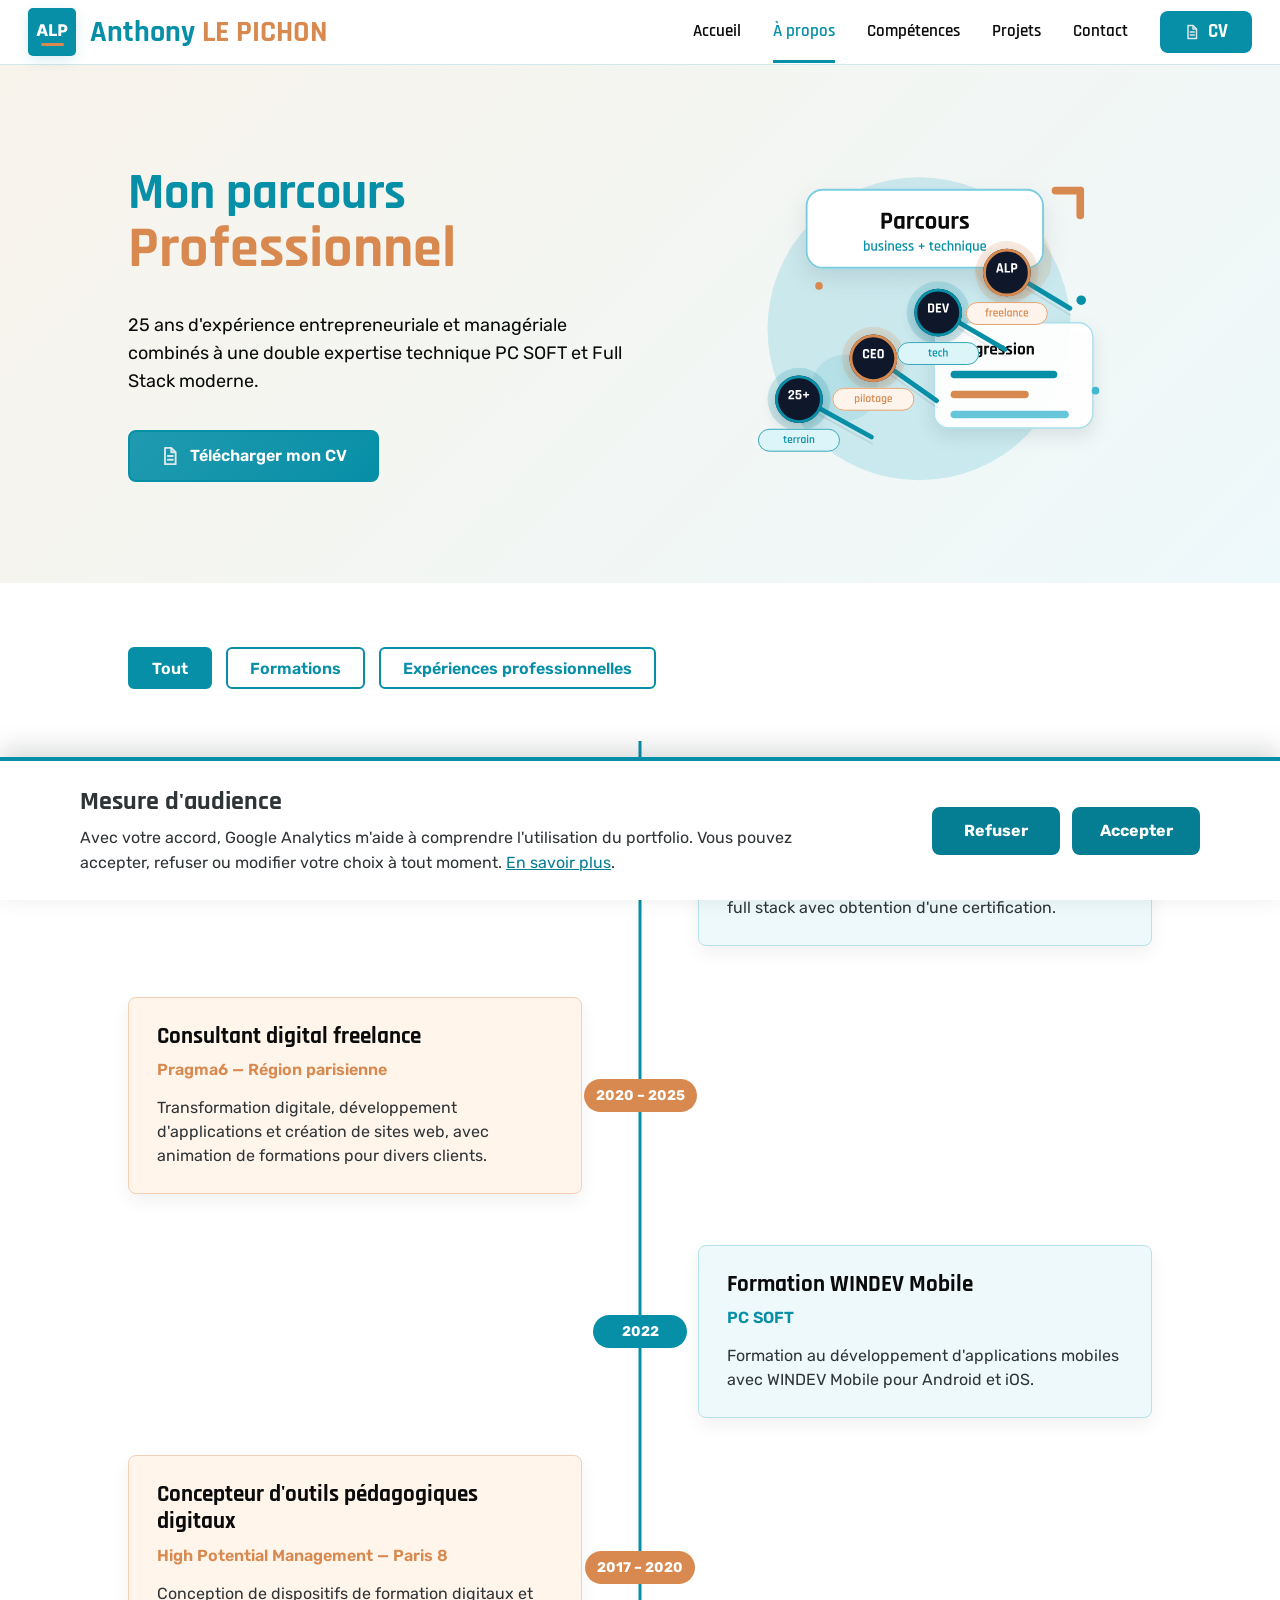
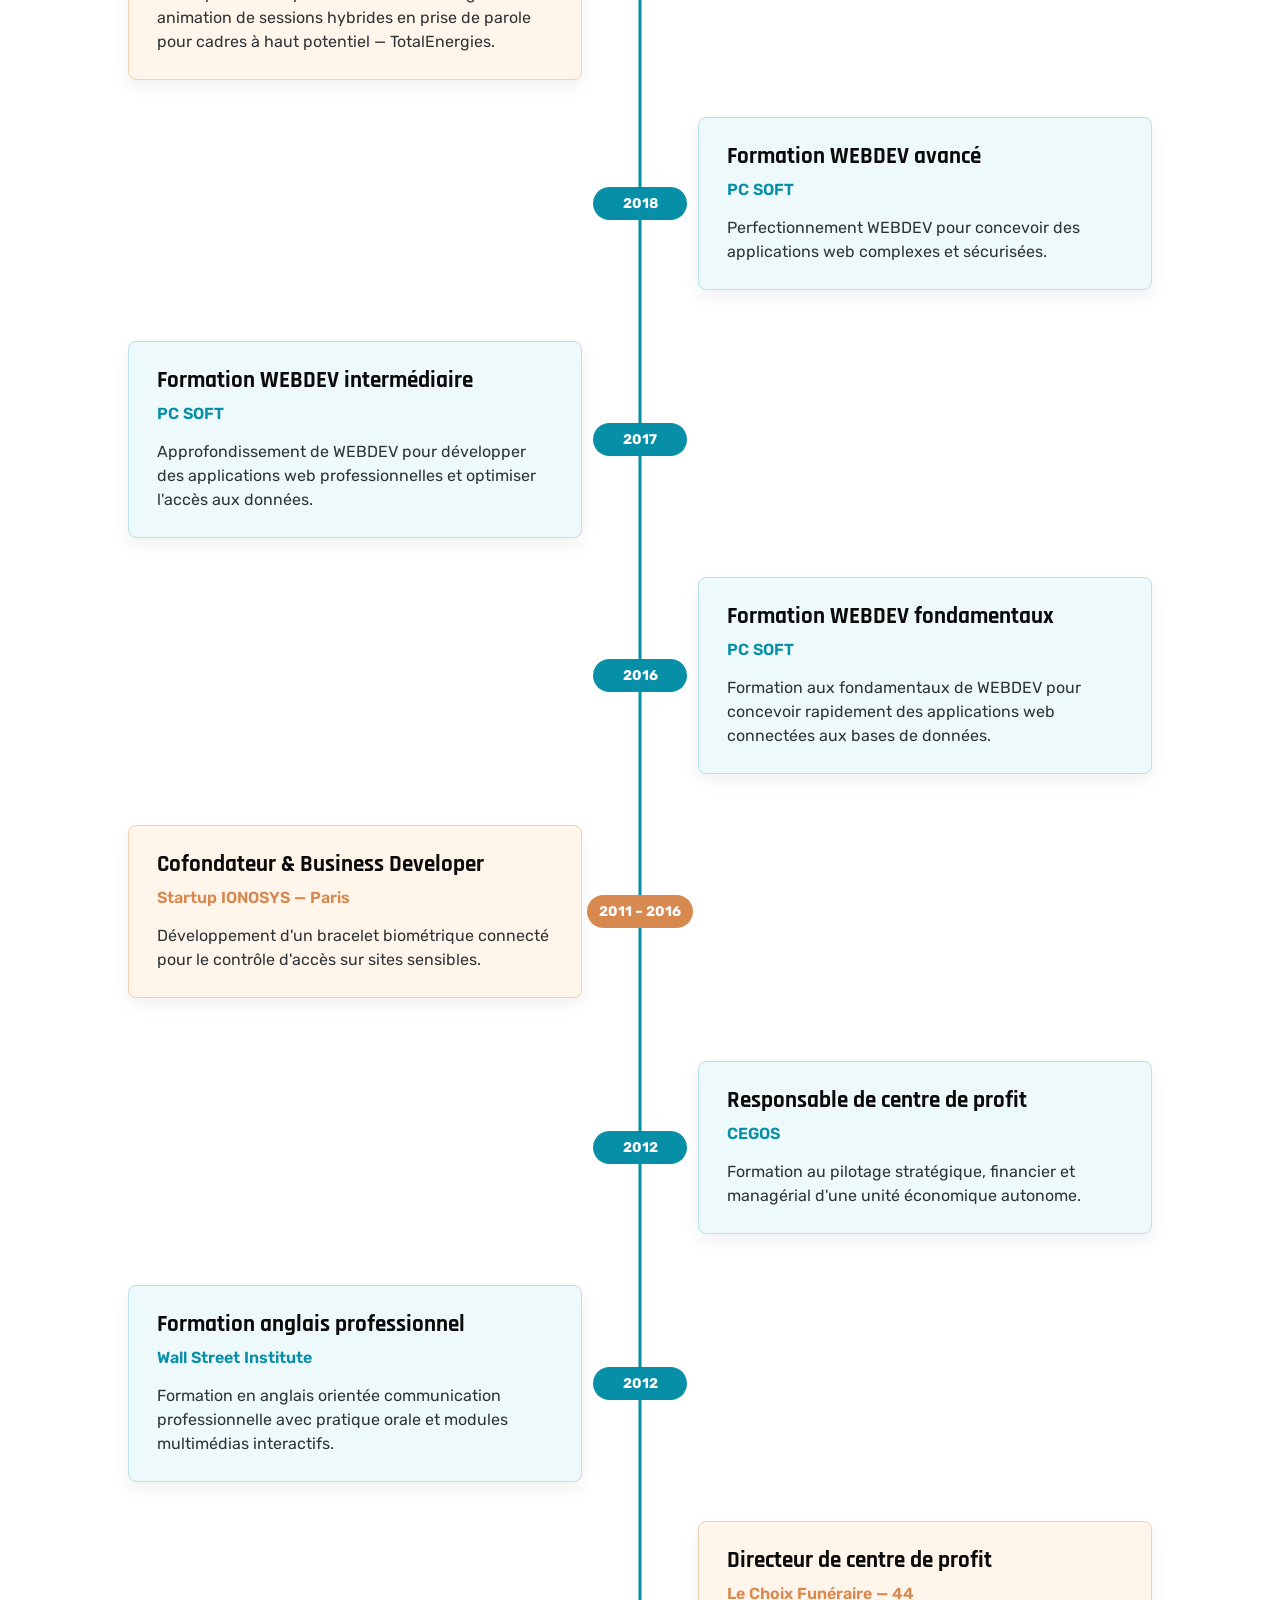
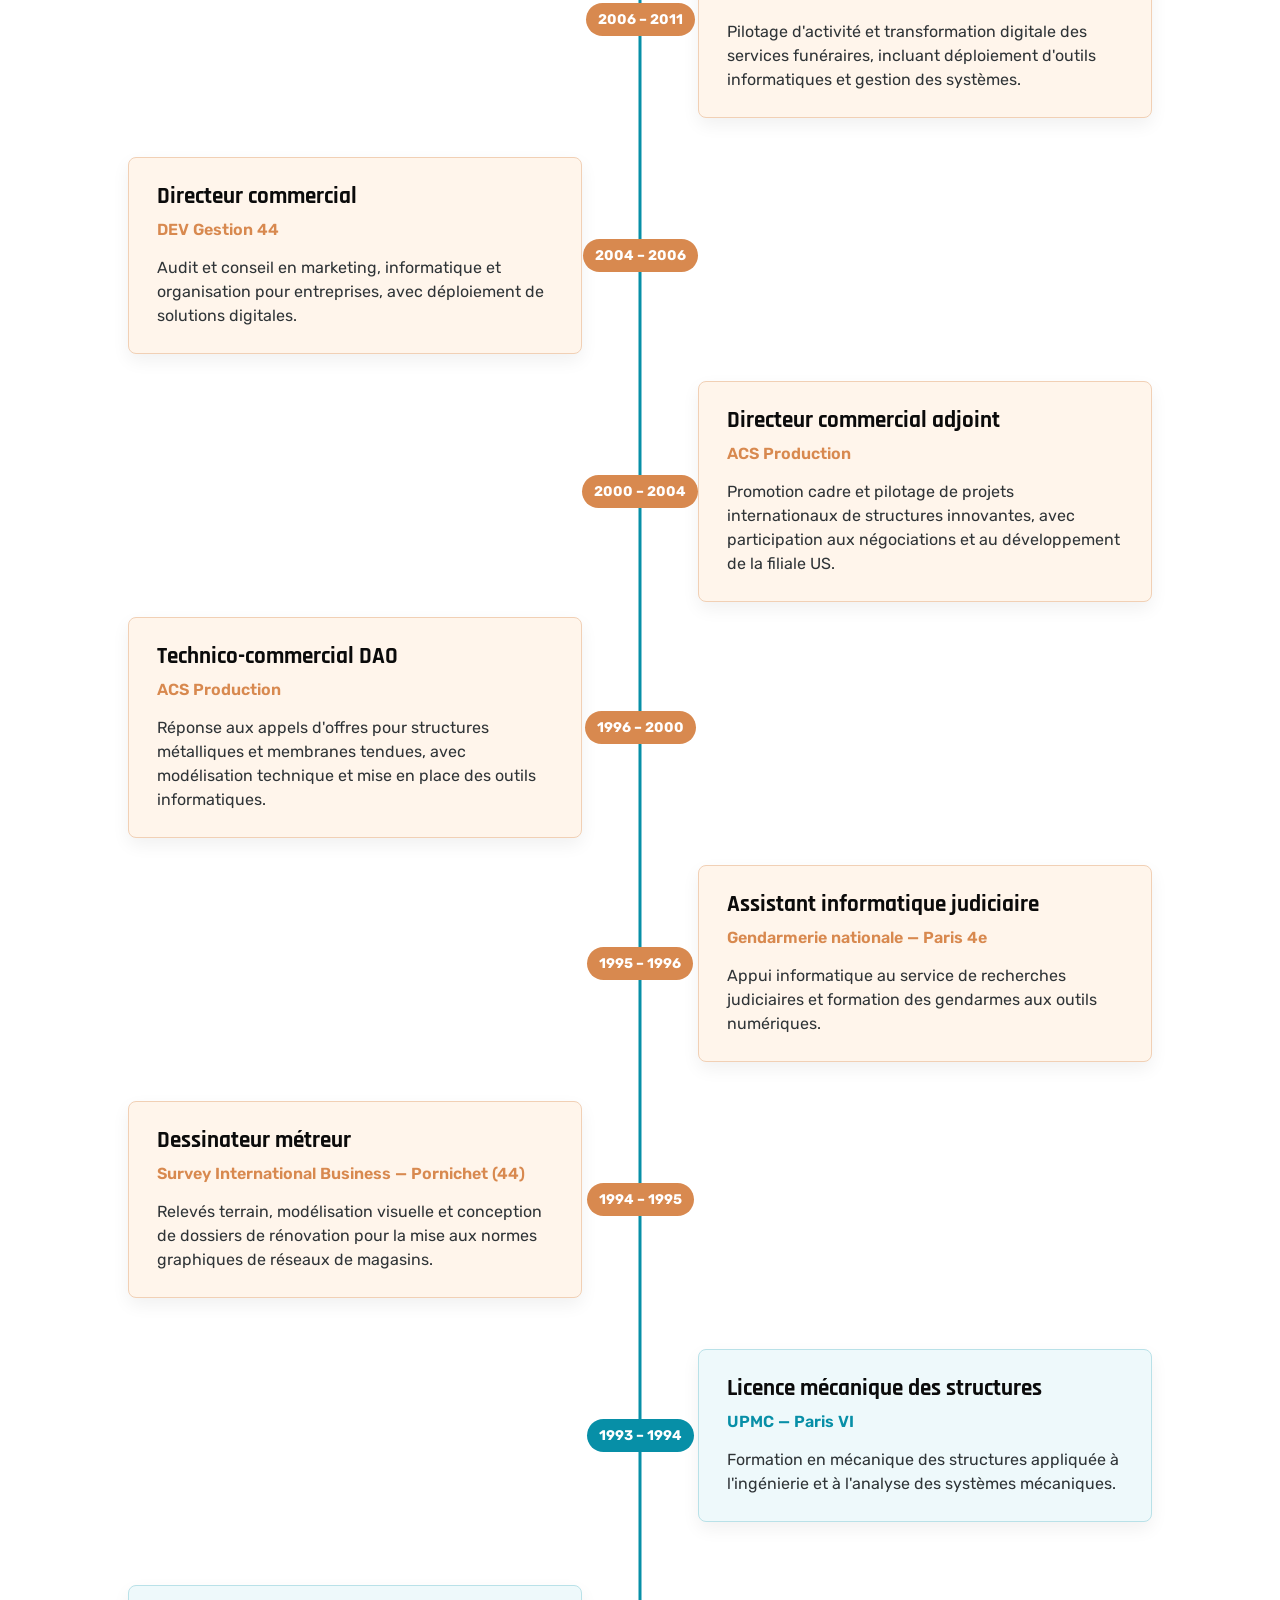
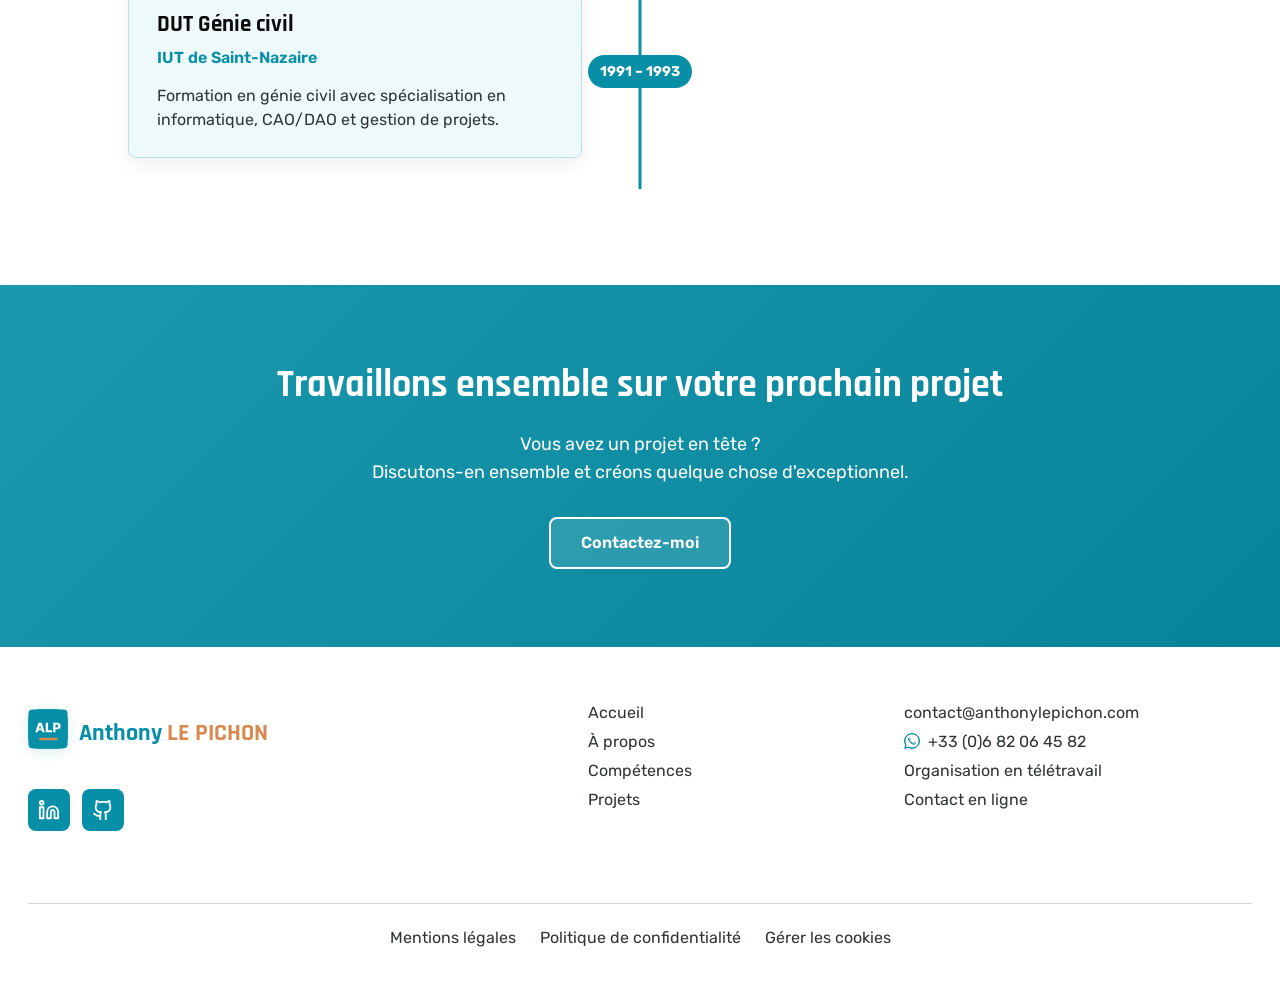
==== commit 59bb8333: "feat: ajouter Google Analytics avec consentement" ====
--- a/pages/a-propos.html
+++ b/pages/a-propos.html
@@ -29,7 +29,7 @@
         <div class="site-header__inner">
             <a
                 class="site-header__brand"
-                href="../index.html"
+                href="/"
                 aria-label="Accueil du portfolio d'Anthony Le Pichon"
             >
                 <img
@@ -55,7 +55,7 @@
 
             <nav id="site-navigation" class="site-navigation" aria-label="Navigation principale">
                 <ul class="site-navigation__list">
-                    <li><a class="site-navigation__link" href="../index.html">Accueil</a></li>
+                    <li><a class="site-navigation__link" href="/">Accueil</a></li>
                     <li><a class="site-navigation__link" href="a-propos.html" aria-current="page">À propos</a></li>
                     <li><a class="site-navigation__link" href="competences.html">Compétences</a></li>
                     <li><a class="site-navigation__link" href="projets.html">Projets</a></li>
@@ -164,7 +164,7 @@
             <div class="site-footer__identity">
                 <a
                     class="site-footer__brand"
-                    href="../index.html"
+                    href="/"
                     aria-label="Accueil du portfolio d'Anthony Le Pichon"
                 >
                     <img class="site-footer__logo" src="../assets/images/logos/logo.svg" alt="">
@@ -197,7 +197,7 @@
 
             <nav class="site-footer__navigation" aria-label="Navigation secondaire">
                 <ul>
-                    <li><a href="../index.html">Accueil</a></li>
+                    <li><a href="/">Accueil</a></li>
                     <li><a href="a-propos.html" aria-current="page">À propos</a></li>
                     <li><a href="competences.html">Compétences</a></li>
                     <li><a href="projets.html">Projets</a></li>
@@ -208,6 +208,8 @@
                 <ul>
                     <li><a href="mentions-legales.html">Mentions légales</a></li>
                     <li><a href="politique-confidentialite.html">Politique de confidentialité</a></li>
+                    <!-- Ce bouton rouvre le choix des cookies sans changer de page. -->
+                    <li><button class="site-footer__cookie-settings" type="button" hidden>Gérer les cookies</button></li>
                 </ul>
             </nav>
 
@@ -228,8 +230,60 @@
     </footer>
     <!-- Fin du footer. -->
 
+    <!--
+        Gestion des cookies : le bandeau reste caché lorsqu'un choix a déjà été enregistré.
+        Les deux boutons ont la même importance et aucune donnée n'est envoyée avant l'acceptation.
+    -->
+    <aside class="cookie-banner" aria-labelledby="cookie-consent-title" hidden>
+        <div class="cookie-banner__inner">
+            <div class="cookie-banner__content">
+                <h2 id="cookie-consent-title" tabindex="-1">Mesure d'audience</h2>
+                <p>
+                    Avec votre accord, Google Analytics m'aide à comprendre l'utilisation du portfolio.
+                    Vous pouvez accepter, refuser ou modifier votre choix à tout moment.
+                    <a href="politique-confidentialite.html#analytics">En savoir plus</a>.
+                </p>
+            </div>
+            <div class="cookie-banner__actions">
+                <button id="cookie-consent-refuse" class="cookie-banner__button" type="button">Refuser</button>
+                <button id="cookie-consent-accept" class="cookie-banner__button" type="button">Accepter</button>
+            </div>
+        </div>
+    </aside>
+    <p id="cookie-consent-status" class="visually-hidden" aria-live="polite"></p>
+
+    <!--
+        Données structurées SEO : ProfilePage précise que cette page présente le profil
+        professionnel d'Anthony Le Pichon. Le même identifiant #person que sur l'accueil
+        permet aux moteurs de recherche de comprendre qu'il s'agit de la même personne.
+    -->
+    <script type="application/ld+json">
+        {
+            "@context": "https://schema.org",
+            "@type": "ProfilePage",
+            "@id": "https://anthonylepichon.com/pages/a-propos.html#profile-page",
+            "url": "https://anthonylepichon.com/pages/a-propos.html",
+            "name": "À propos d'Anthony Le Pichon",
+            "mainEntity": {
+                "@type": "Person",
+                "@id": "https://anthonylepichon.com/#person",
+                "name": "Anthony Le Pichon",
+                "url": "https://anthonylepichon.com/",
+                "image": "https://anthonylepichon.com/assets/images/profile/portrait-anthony-le-pichon.png",
+                "jobTitle": "Développeur web full stack freelance",
+                "sameAs": [
+                    "https://www.linkedin.com/in/anthonylepichon/",
+                    "https://github.com/anthonylepichon"
+                ]
+            }
+        }
+    </script>
+
     <!-- Le script est placé à la fin pour que le HTML soit chargé avant son exécution. -->
     <script src="../js/header.js"></script>
+    <script src="../js/page-transitions.js"></script>
+    <script src="../js/content-animations.js"></script>
     <script src="../js/timeline.js"></script>
+    <script src="../js/analytics-consent.js"></script>
 </body>
 </html>
--- a/css/style.css
+++ b/css/style.css
@@ -107,17 +107,6 @@
   box-sizing: border-box;
 }
 
-/* Le défilement fluide rend les liens internes plus agréables à suivre. */
-html {
-  scroll-behavior: smooth;
-}
-
-/* Le défilement animé est retiré si l'utilisateur préfère limiter les mouvements. */
-@media (prefers-reduced-motion: reduce) {
-  html {
-    scroll-behavior: auto;
-  }
-}
 body {
   margin: 0;
   color: #2f3437;
@@ -175,46 +164,168 @@
     box-shadow: 0 10px 22px rgba(11, 11, 11, 0.12);
   }
 }
-/* Les navigateurs compatibles conservent une image de chaque page pendant la navigation.
-   Le fondu croisé évite un écran vide et n'ajoute pas de délai JavaScript. */
-@view-transition {
-  navigation: auto;
-}
+/* Le contenu s'efface avant la navigation puis réapparaît à l'ouverture de la page suivante. */
 @media (prefers-reduced-motion: no-preference) {
-  /* Les deux instantanés sont animés ensemble : la navigation paraît continue,
-     sans masquer le contenu de la nouvelle page pendant son chargement. */
-  ::view-transition-old(root) {
-    animation: page-transition-leave 0.2s cubic-bezier(0.22, 1, 0.36, 1) both;
-  }
-  ::view-transition-new(root) {
-    animation: page-transition-enter 0.2s cubic-bezier(0.22, 1, 0.36, 1) both;
-  }
-}
-@keyframes page-transition-leave {
-  from {
+  main.page-transition--initial,
+  main.page-transition--leaving {
+    opacity: 0;
+  }
+  main.page-transition--entered {
     opacity: 1;
-    transform: scale(1);
-  }
-  to {
+    transition: opacity 0.2s ease;
+  }
+  main.page-transition--leaving {
+    transition: opacity 0.2s ease;
+  }
+}
+/* Les animations d'apparition restent strictement limitées au contenu principal. */
+@media (prefers-reduced-motion: no-preference) {
+  main > section.content-reveal {
     opacity: 0;
-    transform: scale(0.992);
-  }
-}
-@keyframes page-transition-enter {
-  from {
-    opacity: 0;
-    transform: scale(1.008);
-  }
-  to {
+    transform: translateY(24px);
+    transition: opacity 0.65s ease-out, transform 0.65s ease-out;
+  }
+  main > section.content-reveal.is-visible {
     opacity: 1;
-    transform: scale(1);
-  }
-}
-/* Les visiteurs qui réduisent les mouvements gardent un changement de page instantané. */
-@media (prefers-reduced-motion: reduce) {
-  ::view-transition-old(root),
-  ::view-transition-new(root) {
-    animation: none;
+    transform: translateY(0);
+  }
+}
+/*
+ * Le bandeau reste fixé en bas de l'écran pour que le choix soit immédiatement accessible.
+ * Il ne bloque pas la navigation : le visiteur peut lire la page avant de répondre.
+ */
+.cookie-banner {
+  position: fixed;
+  right: 0;
+  bottom: 0;
+  left: 0;
+  z-index: 1000;
+  padding: 24px;
+  background-color: #ffffff;
+  border-top: 4px solid #078fa7;
+  box-shadow: 0 -8px 24px rgba(47, 52, 55, 0.18);
+}
+
+/* L'attribut hidden est piloté par JavaScript lorsque le choix a déjà été enregistré. */
+.cookie-banner[hidden] {
+  display: none;
+}
+
+.cookie-banner__inner {
+  display: flex;
+  width: min(100%, 1120px);
+  margin: 0 auto;
+  gap: 32px;
+  align-items: center;
+  justify-content: space-between;
+}
+
+.cookie-banner__content {
+  max-width: 760px;
+}
+
+.cookie-banner h2 {
+  margin: 0 0 8px;
+  color: #2f3437;
+  font-family: "Rajdhani", Arial, sans-serif;
+  font-size: 26px;
+}
+
+.cookie-banner p {
+  margin: 0;
+  line-height: 1.55;
+}
+
+.cookie-banner a {
+  color: #057d92;
+}
+
+.cookie-banner a:hover,
+.cookie-banner a:focus-visible {
+  color: #045d6c;
+}
+
+.cookie-banner__actions {
+  display: flex;
+  flex-shrink: 0;
+  gap: 12px;
+}
+
+/*
+ * Les deux choix ont exactement la même taille et la même présentation.
+ * Cette égalité visuelle évite d'inciter le visiteur à accepter plutôt qu'à refuser.
+ */
+.cookie-banner__button {
+  min-width: 128px;
+  min-height: 48px;
+  padding: 10px 20px;
+  color: #ffffff;
+  font: inherit;
+  font-weight: 700;
+  cursor: pointer;
+  background-color: #057d92;
+  border: 2px solid #057d92;
+  border-radius: 8px;
+}
+
+.cookie-banner__button:hover,
+.cookie-banner__button:focus-visible {
+  background-color: #045d6c;
+  border-color: #045d6c;
+}
+
+.cookie-banner a:focus-visible,
+.cookie-banner__button:focus-visible,
+.site-footer__cookie-settings:focus-visible {
+  outline: 3px solid #078fa7;
+  outline-offset: 3px;
+}
+
+/* Le bouton du footer ressemble aux autres liens, tout en restant une vraie action HTML. */
+.site-footer__cookie-settings {
+  padding: 0;
+  color: #2f3437;
+  font: inherit;
+  text-align: left;
+  cursor: pointer;
+  background: none;
+  border: 0;
+}
+
+.site-footer__cookie-settings:hover,
+.site-footer__cookie-settings:focus-visible {
+  color: #078fa7;
+  text-decoration: underline;
+}
+
+@media screen and (max-width: 760px) {
+  /* Sur tablette et mobile, le texte et les actions s'empilent pour préserver la lisibilité. */
+  .cookie-banner {
+    padding: 20px 24px;
+  }
+  .cookie-banner__inner {
+    display: grid;
+    gap: 20px;
+  }
+  .cookie-banner__actions {
+    width: 100%;
+  }
+  .cookie-banner__button {
+    width: 50%;
+  }
+}
+@media screen and (max-width: 420px) {
+  .cookie-banner__actions {
+    display: grid;
+  }
+  .cookie-banner__button {
+    width: 100%;
+  }
+}
+@media (prefers-reduced-motion: no-preference) {
+  /* La transition reste discrète et n'est activée que si les mouvements sont autorisés. */
+  .cookie-banner__button {
+    transition: background-color 160ms ease, border-color 160ms ease;
   }
 }
 /*
@@ -603,7 +714,8 @@
 
 .home-hero__portrait-image {
   display: block;
-  width: 430px;
+  /* La hauteur du portrait reste alignée sur le bloc de présentation à gauche. */
+  width: 300px;
   max-width: 100%;
   /* Le ratio connu réserve la place du portrait avant son chargement et limite les décalages visuels. */
   aspect-ratio: 398/441;
@@ -703,33 +815,69 @@
   box-shadow: 0 8px 20px rgba(11, 11, 11, 0.05);
 }
 
+.project-card__visual {
+  position: relative;
+}
+
 .project-card__image {
   display: block;
   width: 100%;
-  height: 220px;
-  padding: 18px;
-  object-fit: contain;
+  height: auto;
+  /* Les captures 16:9 occupent tout le cadre de la carte, quelle que soit sa largeur. */
+  aspect-ratio: 16/9;
+  object-fit: cover;
+  object-position: center;
   background-color: #eef9fb;
   border-bottom: 1px solid #cbe5ea;
 }
 
+/* Le texte du statut complète la couleur et reste discret dans le contenu de la carte. */
+.project-card__status {
+  display: inline-block;
+  padding: 5px 9px;
+  margin: 0 0 10px;
+  color: #ffffff;
+  font-size: 11px;
+  font-weight: 400;
+  line-height: 1.2;
+  border-radius: 16px;
+}
+
+.project-card__status--production {
+  background-color: #237a45;
+}
+
+.project-card__status--development {
+  background-color: #a95016;
+}
+
 .project-card__content {
   padding: 24px;
 }
 
 .project-card h3 {
-  min-height: 58px;
+  /* Le titre utilise sa hauteur naturelle pour rapprocher la description, même lorsqu'il tient sur une ligne. */
+  margin-bottom: 8px;
   font-size: 24px;
   line-height: 1.2;
 }
 
-.project-card__category {
-  display: inline-block;
+.project-card__technologies {
+  display: flex;
+  flex-wrap: wrap;
+  gap: 8px;
+  padding: 0;
+  margin: 18px 0 10px;
+  list-style: none;
+}
+
+/* Les pastilles passent naturellement sur plusieurs lignes lorsque la carte devient plus étroite. */
+.project-card__technology {
   padding: 5px 12px;
-  margin: 18px 0;
   color: rgb(7, 143, 167);
   font-size: 13px;
   font-weight: 700;
+  white-space: nowrap;
   text-transform: uppercase;
   border: 1px solid rgb(7, 143, 167);
   border-radius: 20px;
@@ -1075,11 +1223,7 @@
     grid-template-columns: 1fr;
     gap: 28px;
   }
-  .project-card__image {
-    height: 210px;
-  }
   .project-card h3 {
-    min-height: 0;
     font-size: 22px;
   }
   .home-choice__inner {
@@ -2497,9 +2641,11 @@
 .projects-card__image {
   display: block;
   width: 100%;
-  height: 220px;
-  padding: 18px;
-  object-fit: contain;
+  height: auto;
+  /* Le ratio des captures remplit toute la largeur sans conserver l'ancien cadre intérieur bleu. */
+  aspect-ratio: 16/9;
+  object-fit: cover;
+  object-position: center;
   background-color: #eef9fb;
   border-bottom: 1px solid #cbe5ea;
 }
@@ -2518,24 +2664,53 @@
   height: 32px;
 }
 
+/* Le statut reste discret entre les technologies et le titre, tout en étant identifiable par sa couleur. */
+.projects-card__status {
+  display: inline-block;
+  padding: 5px 9px;
+  margin: 0 0 10px;
+  color: #ffffff;
+  font-size: 11px;
+  font-weight: 400;
+  line-height: 1.2;
+  border-radius: 16px;
+}
+
+.projects-card__status--production {
+  background-color: #237a45;
+}
+
+.projects-card__status--development {
+  background-color: #a95016;
+}
+
 .projects-card__content {
   padding: 24px;
 }
 
-.projects-card__category {
-  display: inline-block;
+.projects-card__technologies {
+  display: flex;
+  flex-wrap: wrap;
+  gap: 8px;
+  padding: 0;
+  margin: 0 0 10px;
+  list-style: none;
+}
+
+/* Chaque technologie est isolée dans une pastille pour faciliter la lecture et le retour à la ligne. */
+.projects-card__technology {
   padding: 5px 12px;
-  margin: 0 0 16px;
   color: #075f70;
   font-size: 12px;
   font-weight: 700;
+  white-space: nowrap;
   border: 1px solid #a9dce5;
   border-radius: 20px;
 }
 
 .projects-card h3 {
-  min-height: 52px;
-  margin: 0 0 14px;
+  /* Le titre utilise sa hauteur naturelle afin de ne pas créer un grand vide avant la description. */
+  margin: 0 0 8px;
   color: #0b0b0b;
   font-family: "Rajdhani", Arial, sans-serif;
   font-size: 23px;
@@ -2638,14 +2813,10 @@
     grid-template-columns: repeat(2, minmax(0, 1fr));
     gap: 32px 24px;
   }
-  .projects-card__image {
-    height: 180px;
-  }
   .projects-card__content {
     padding: 20px 18px 24px;
   }
   .projects-card h3 {
-    min-height: 48px;
     font-size: 21px;
   }
   .projects-contact {
@@ -2687,11 +2858,7 @@
     grid-template-columns: 1fr;
     gap: 28px;
   }
-  .projects-card__image {
-    height: 190px;
-  }
   .projects-card h3 {
-    min-height: 0;
     font-size: 21px;
   }
   .projects-contact {
@@ -2742,6 +2909,11 @@
   border-radius: 10px;
 }
 
+/* L'ancre Analytics reste visible sous le header sticky après un clic depuis le bandeau. */
+.legal-page__section[id] {
+  scroll-margin-top: 88px;
+}
+
 .legal-page h2 {
   margin: 0 0 16px;
   color: #2f3437;
